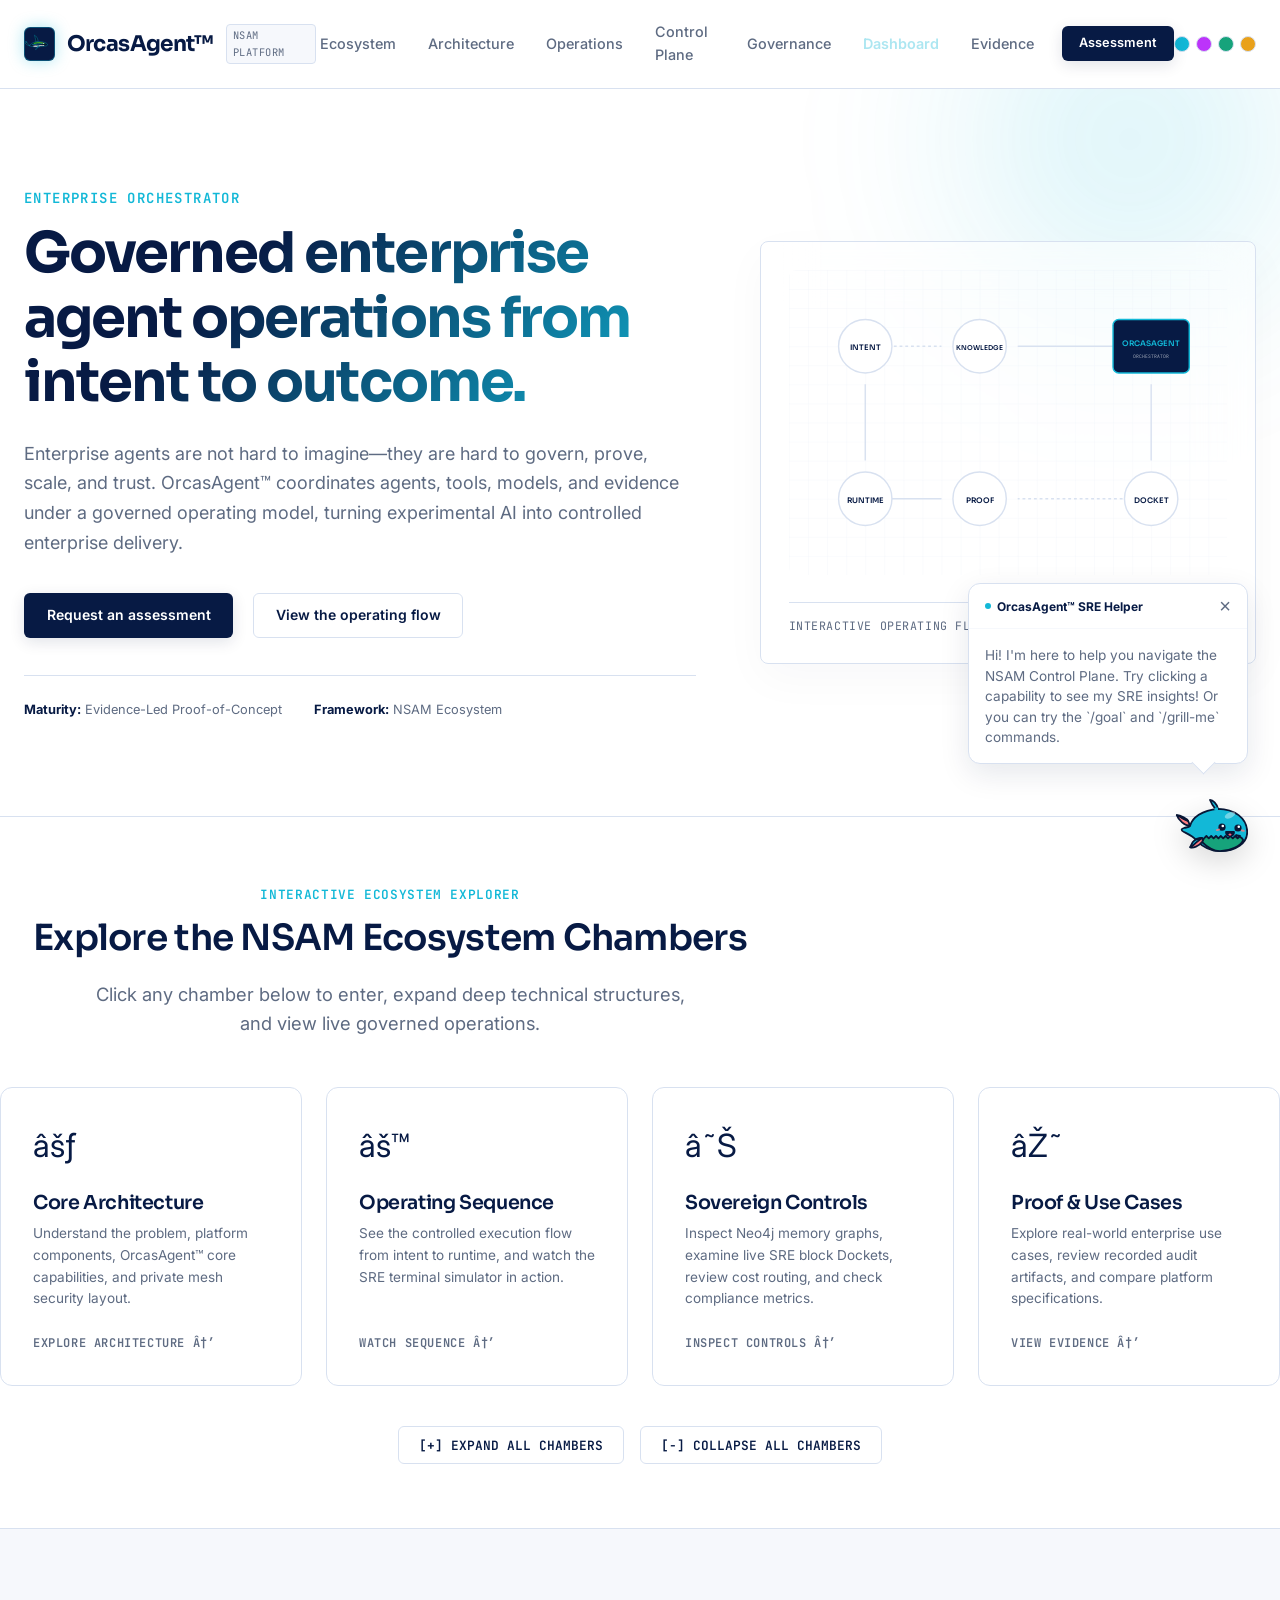
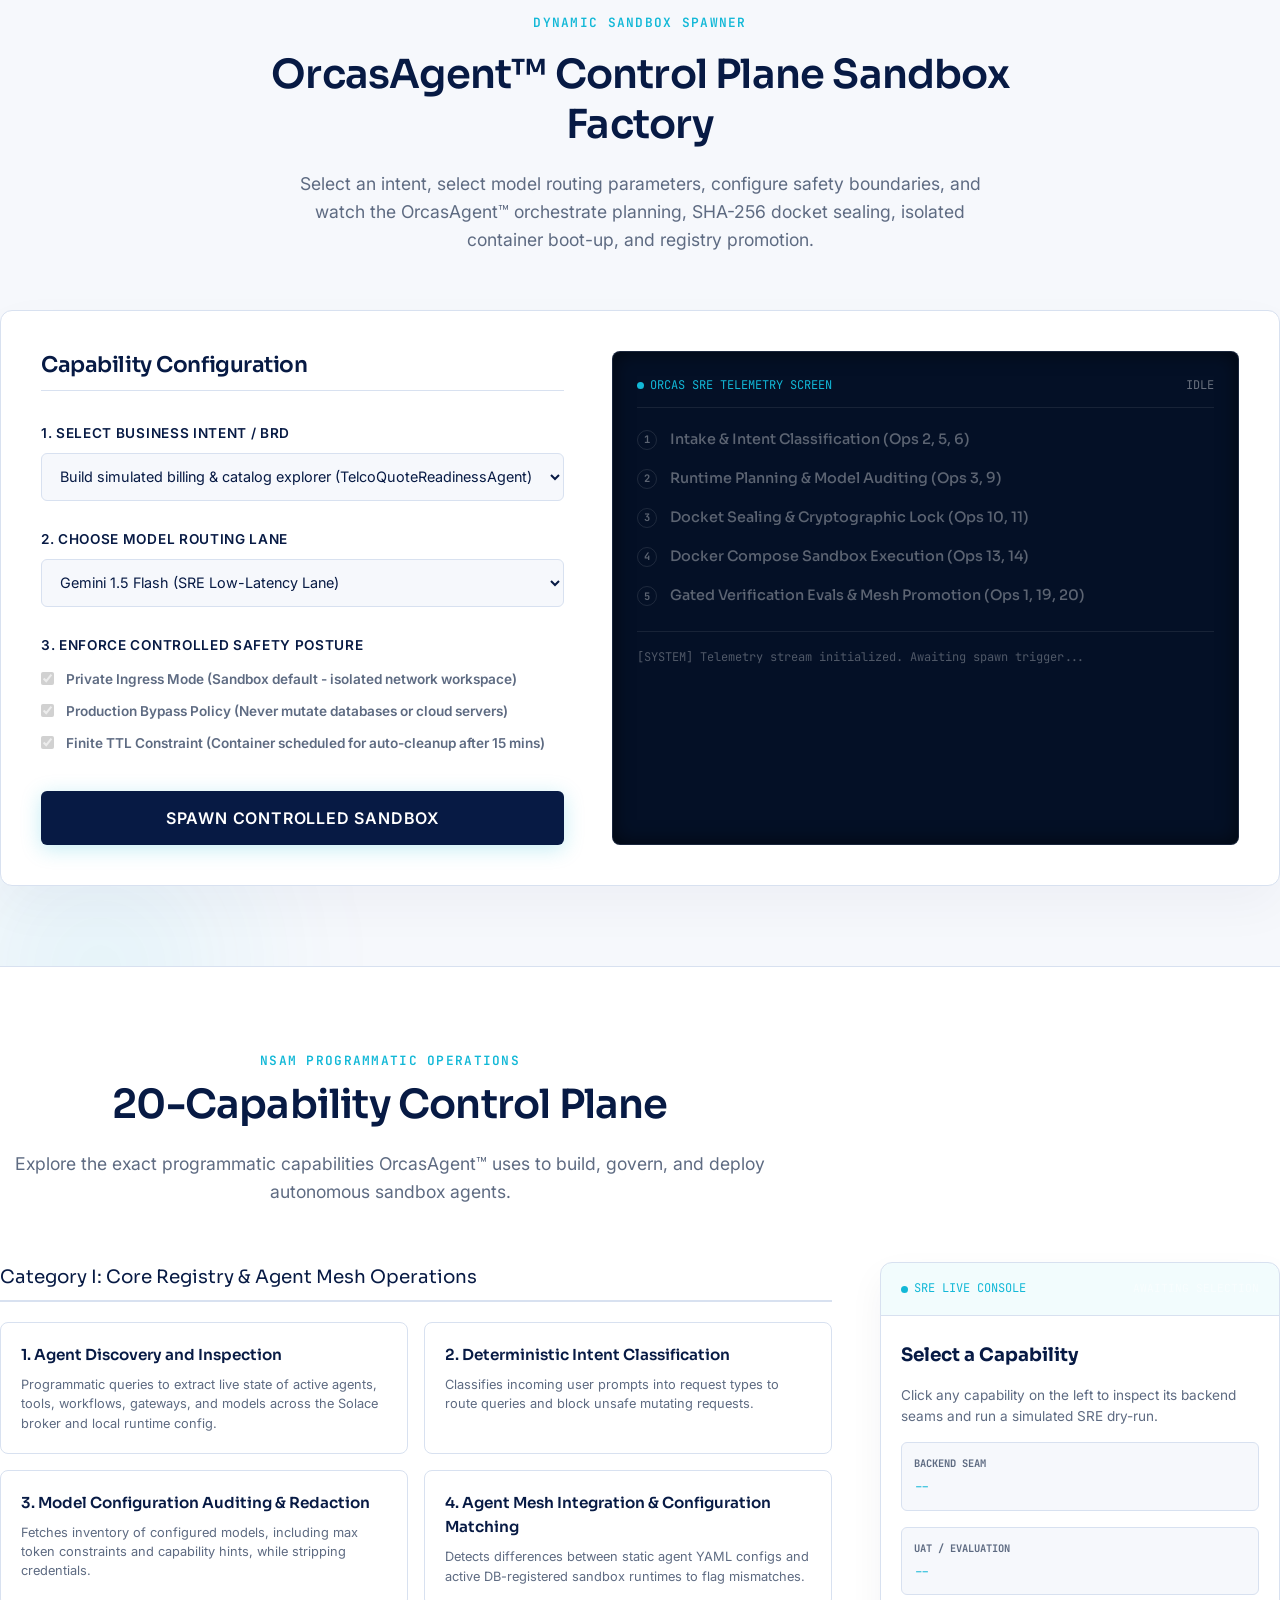
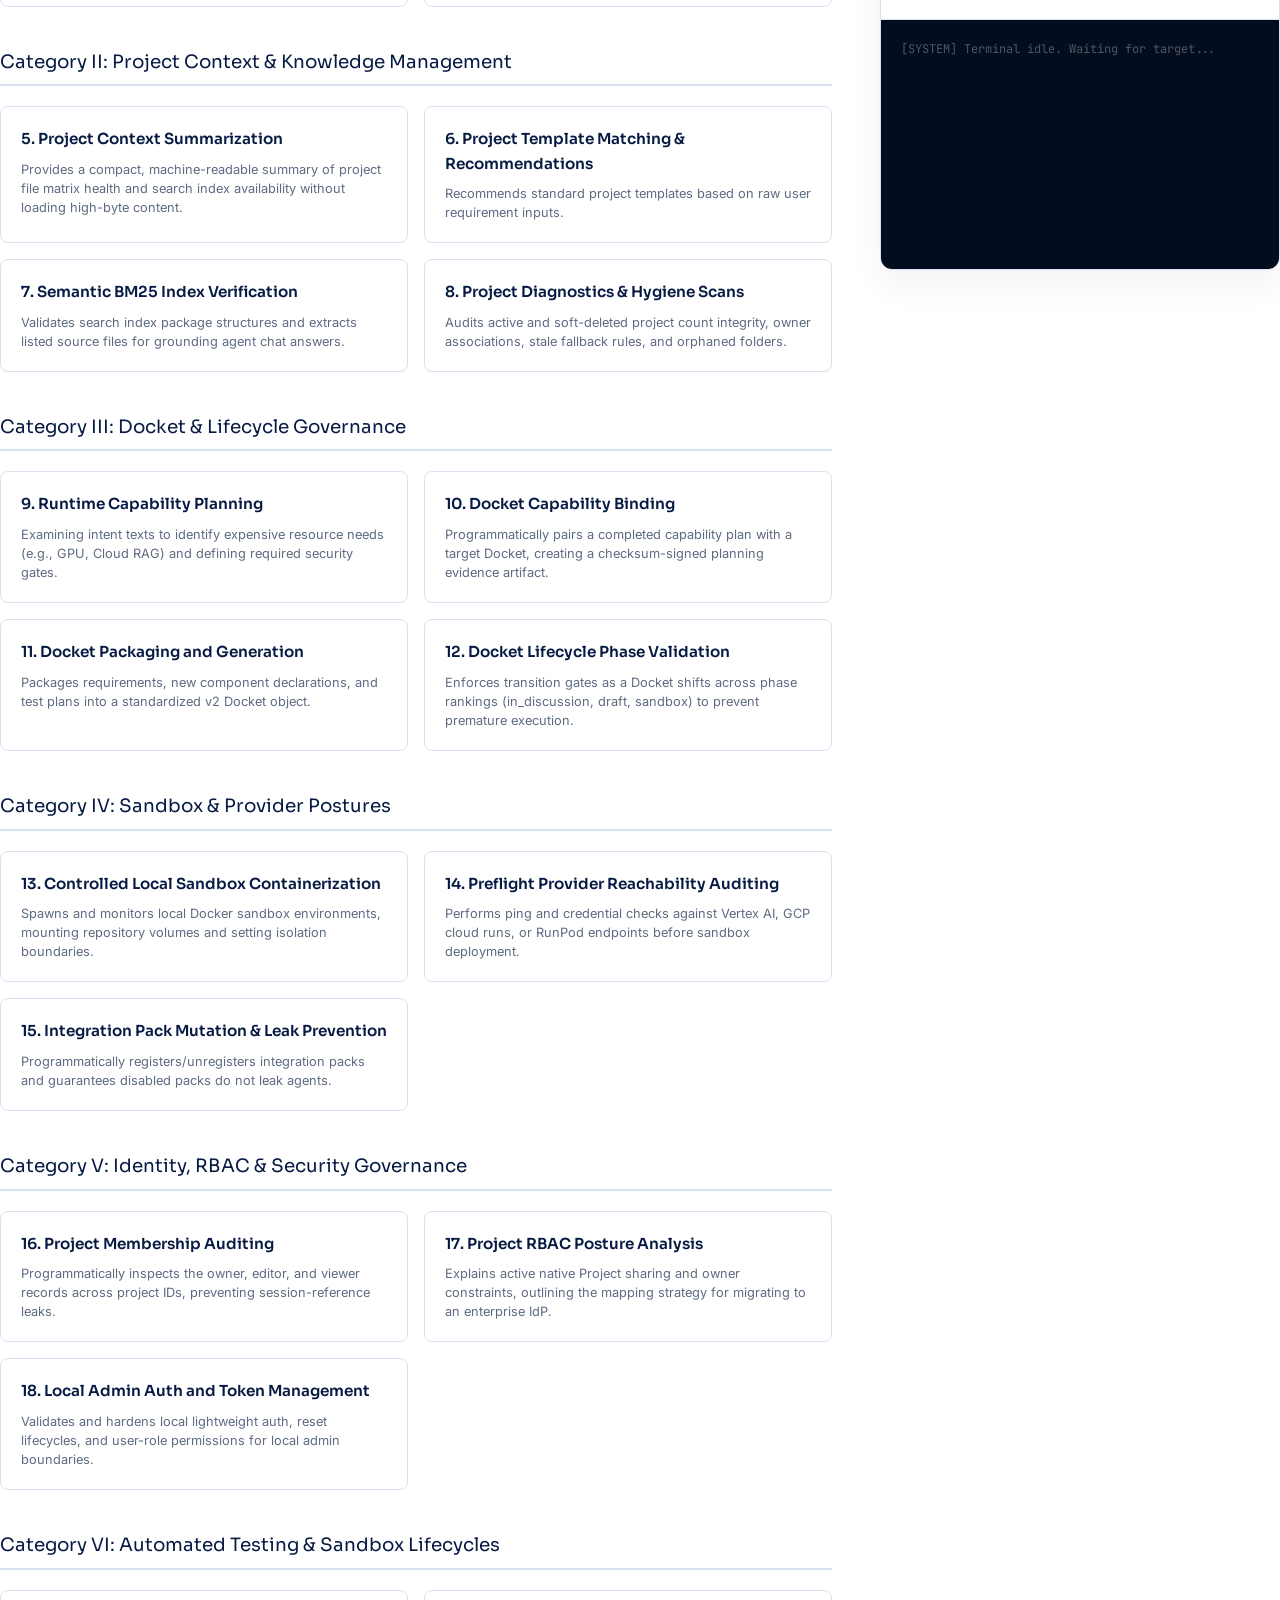
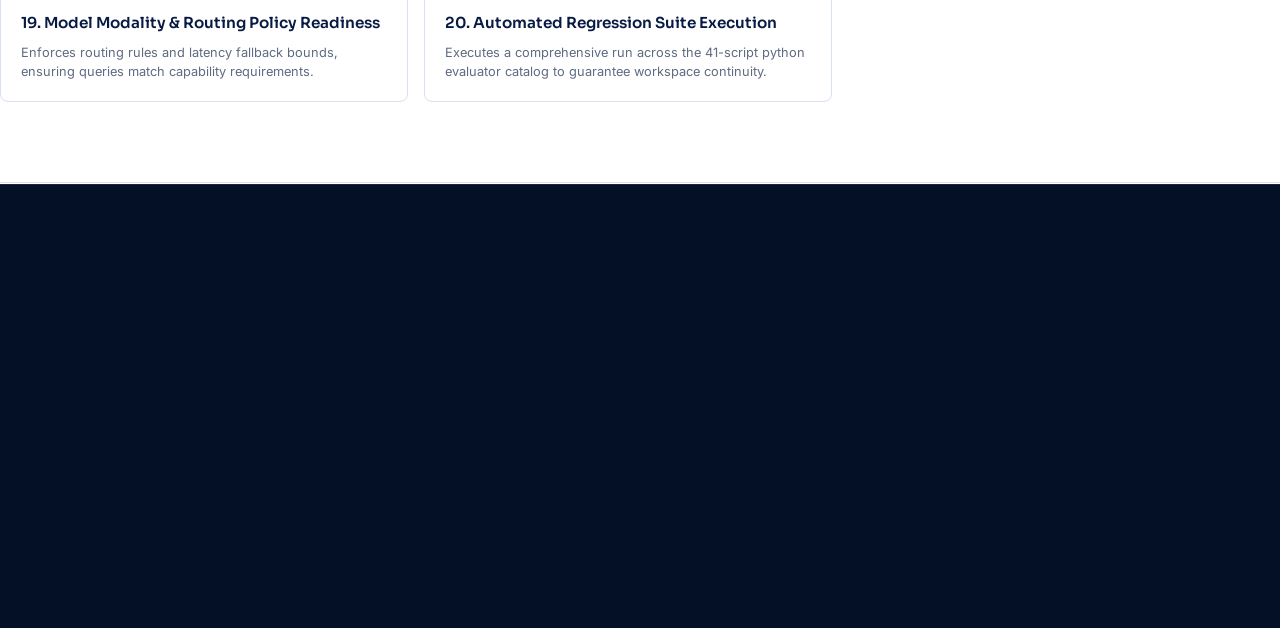
==== index.html @ 5e4c9538 "Initial commit: OrcasAgent website with trademark notice and schema markup" ====
<!DOCTYPE html>
<html lang="en">
<head>
    <meta charset="UTF-8">
    <meta name="viewport" content="width=device-width, initial-scale=1.0">
    <title>OrcasAgent&trade; | Governed Enterprise Agent Operations</title>
    <meta name="description" content="OrcasAgent&trade; is the central orchestration agent in NSAM, coordinating agents, tools, models, Dockets, evaluations, evidence, and outcomes for governed enterprise agent operations.">
    
    <script type="application/ld+json">
    {
      "@context": "https://schema.org",
      "@type": "Brand",
      "name": "OrcasAgent",
      "logo": "https://orcasagent.ai/logo/orcas-cute.svg",
      "slogan": "Governed enterprise agent operations from intent to outcome.",
      "brand": {
        "@type": "Brand",
        "name": "OrcasAgent"
      },
      "award": "Trademark claimed by Karunanidhi Mishra",
      "proprietaryName": "OrcasAgent",
      "owner": {
        "@type": "Person",
        "name": "Karunanidhi Mishra",
        "address": {
          "@type": "PostalAddress",
          "streetAddress": "1713 Pelha Dr",
          "addressLocality": "Aubrey",
          "addressRegion": "TX",
          "postalCode": "76227",
          "addressCountry": "US"
        }
      }
    }
    </script>
    <!-- Preconnect for Performance Optimization -->
    <link rel="preconnect" href="https://fonts.googleapis.com">
    <link rel="preconnect" href="https://fonts.gstatic.com" crossorigin>
    
    <!-- Open Graph Metadata -->
    <meta property="og:title" content="OrcasAgent&trade;">
    <meta property="og:description" content="Governed enterprise agent operations from intent to outcome.">
    <meta property="og:type" content="website">
    
    <!-- Style Sheets -->
    <link rel="stylesheet" href="styles.css">

<script>
window.onerror = function(msg, url, lineNo, columnNo, error) {
  var string = msg.toLowerCase();
  var substring = "script error";
  if (string.indexOf(substring) > -1){
    alert('Script Error: See Browser Console for Detail');
  } else {
    var message = [
      'Message: ' + msg,
      'URL: ' + url,
      'Line: ' + lineNo,
      'Column: ' + columnNo,
      'Error object: ' + JSON.stringify(error)
    ].join(' - ');
    alert(message);
  }
  return false;
};
</script>
</head>
<body>

    <!-- Site-Wide Cybernetic Preloader -->
    <div id="site-preloader" class="preloader-overlay">
        <div class="preloader-content">
            <div class="preloader-spinner">
                <!-- INLINE SPINNER SVG (Premium Jumping Orca) -->
                <svg xmlns="http://www.w3.org/2000/svg" viewBox="0 0 200 200" width="100%" height="100%" fill="none" style="display: block;">
                    <defs>
                        <style>
                            @keyframes spinRing {
                                0% { transform: rotate(0deg); }
                                100% { transform: rotate(360deg); }
                            }
                            @keyframes wavesFlow {
                                0% { transform: translateX(0); }
                                100% { transform: translateX(-60px); }
                            }
                            @keyframes orcaLeap {
                                0% {
                                    transform: translate(30px, 90px) rotate(-30deg) scale(0.65);
                                    opacity: 0;
                                }
                                5% { opacity: 1; }
                                25% { transform: translate(55px, 20px) rotate(-15deg) scale(0.65); }
                                50% { transform: translate(90px, 5px) rotate(5deg) scale(0.65); }
                                75% { transform: translate(125px, 35px) rotate(35deg) scale(0.65); opacity: 1; }
                                82% { transform: translate(135px, 75px) rotate(45deg) scale(0.65); opacity: 0; }
                                100% {
                                    transform: translate(30px, 90px) rotate(-30deg) scale(0.65);
                                    opacity: 0;
                                }
                            }
                            @keyframes splashLeft {
                                0%, 15% { transform: scale(0); opacity: 0; }
                                20% { transform: scale(1); opacity: 1; }
                                35% { transform: scale(1.8); opacity: 0; }
                                100% { transform: scale(0); opacity: 0; }
                            }
                            @keyframes splashRight {
                                0%, 68% { transform: scale(0); opacity: 0; }
                                73% { transform: scale(1); opacity: 1; }
                                88% { transform: scale(1.8); opacity: 0; }
                                100% { transform: scale(0); opacity: 0; }
                            }
                            .outer-loader-ring {
                                transform-origin: 100px 100px;
                                animation: spinRing 2.2s linear infinite;
                            }
                            .animated-waves {
                                animation: wavesFlow 1.2s linear infinite;
                            }
                            .jumping-orca {
                                transform-origin: center;
                                animation: orcaLeap 3.2s cubic-bezier(0.4, 0.0, 0.6, 1) infinite;
                            }
                            .splash-group-left {
                                transform-origin: 65px 120px;
                                animation: splashLeft 3.2s ease-out infinite;
                            }
                            .splash-group-right {
                                transform-origin: 135px 125px;
                                animation: splashRight 3.2s ease-out infinite;
                            }
                            .color-navy-bg { fill: #030e22; fill-opacity: 0.85; }
                            .color-ring { stroke: url(#ringGlowGradient); }
                            .color-wave-back { fill: none; stroke: #154573; stroke-width: 3; stroke-linecap: round; }
                            .color-wave-mid { fill: none; stroke: #1d5c9c; stroke-width: 4; stroke-linecap: round; }
                            .color-wave-front { fill: none; stroke: #2a7cd1; stroke-width: 4.5; stroke-linecap: round; }
                            .color-splash { fill: #2a7cd1; }
                            .orca-black { fill: #20232c; }
                            .orca-white { fill: #e5e8f0; }
                            .orca-accent { fill: #82a4d6; }
                        </style>
                        <linearGradient id="ringGlowGradient" x1="0%" y1="0%" x2="100%" y2="100%">
                            <stop offset="0%" stop-color="#00f0ff" stop-opacity="0.1" />
                            <stop offset="50%" stop-color="#00f0ff" stop-opacity="0.85" />
                            <stop offset="100%" stop-color="#39ff14" />
                        </linearGradient>
                        <filter id="glowEffect" x="-20%" y="-20%" width="140%" height="140%">
                            <feGaussianBlur stdDeviation="3.5" result="blur" />
                            <feComposite in="SourceGraphic" in2="blur" operator="over" />
                        </filter>
                    </defs>
                    <circle class="color-navy-bg" cx="100" cy="100" r="92" stroke="#1d5c9c" stroke-width="1" />
                    <circle class="outer-loader-ring" cx="100" cy="100" r="80" fill="none" stroke="url(#ringGlowGradient)" stroke-width="3" stroke-dasharray="320 120" stroke-linecap="round" filter="url(#glowEffect)" />
                    <clipPath id="platterClip">
                        <circle cx="100" cy="100" r="76" />
                    </clipPath>
                    <g clip-path="url(#platterClip)">
                        <g class="splash-group-left">
                            <circle class="color-splash" cx="62" cy="115" r="3" />
                            <circle class="color-splash" cx="54" cy="110" r="2.5" />
                            <circle class="color-splash" cx="70" cy="108" r="2" />
                            <path d="M 62,118 Q 50,95 45,102" stroke="#2a7cd1" stroke-width="2" fill="none" stroke-linecap="round" />
                            <path d="M 65,118 Q 75,98 80,105" stroke="#2a7cd1" stroke-width="1.5" fill="none" stroke-linecap="round" />
                        </g>
                        <g class="splash-group-right">
                            <circle class="color-splash" cx="138" cy="118" r="3" />
                            <circle class="color-splash" cx="130" cy="112" r="2.5" />
                            <circle class="color-splash" cx="146" cy="114" r="2" />
                            <path d="M 134,120 Q 125,100 120,106" stroke="#2a7cd1" stroke-width="1.5" fill="none" stroke-linecap="round" />
                            <path d="M 138,120 Q 150,102 155,108" stroke="#2a7cd1" stroke-width="2" fill="none" stroke-linecap="round" />
                        </g>
                        <g class="jumping-orca">
                            <path class="orca-black" d="M -10,60 C -15,40, 10,0, 35,-30 C 60,-55, 100,-60, 130,-45 C 160,-40, 175,-15, 170,5 C 160,20, 130,30, 105,30 C 75,30, 50,38, 20,58 C 2,70, -5,75, -10,60 Z" />
                            <path class="orca-white" d="M 105,30 C 130,30, 160,20, 168,5 C 170,2, 160,-2, 145,0 C 120,4, 85,12, 60,20 C 35,28, 10,50, -2,62 C 5,55, 30,38, 60,30 C 78,27, 92,28, 105,30 Z" />
                            <ellipse class="orca-white" cx="112" cy="-25" rx="16" ry="5" transform="rotate(-15 112 -25)" />
                            <path class="orca-black" d="M 50,-30 C 51,-60, 42,-100, 45,-105 C 50,-95, 65,-60, 72,-42 Z" />
                            <path class="orca-black" d="M 85,15 C 72,15, 60,35, 58,48 C 62,42, 80,28, 85,15 Z" />
                            <path class="orca-black" d="M -5,58 C -15,58, -30,40, -40,35 C -35,45, -20,62, -5,65 Z" />
                        </g>
                        <g class="animated-waves">
                            <path class="color-wave-back" d="M 0,118 Q 15,110 30,118 T 60,118 T 90,118 T 120,118 T 150,118 T 180,118 T 210,118 T 240,118 T 270,118 T 300,118" />
                            <path class="color-wave-mid" d="M -15,124 Q 0,116 15,124 T 45,124 T 75,124 T 105,124 T 135,124 T 165,124 T 195,124 T 225,124 T 255,124 T 285,124" opacity="0.75" />
                            <path class="color-wave-front" d="M -30,130 Q -15,122 0,130 T 30,130 T 60,130 T 90,130 T 120,130 T 150,130 T 180,130 T 210,130 T 240,130 T 270,130" />
                        </g>
                    </g>
                </svg>
            </div>
            <div class="preloader-text">ORCAS PLATFORM SECURE TELEMETRY</div>
            <div class="preloader-subtext">Initializing governed autonomous agent operating system...</div>
        </div>
    </div>
    </div>
    </div>
    </div>

    <!-- Cybernetic Signal Telemetry Canvas Overlay (Premium SRE & Cybernetic AI Theme Engine) -->
    <canvas id="ambient-particles-canvas"></canvas>

    <!-- ========================================================================== -->
    <!-- ==========================================================================
       1. HEADER (Navigation & Actions)
       ========================================================================== -->
    <header class="header-wrapper" id="site-header">
        <div class="header-container">
            <div class="logo-group">
                <div class="logo-symbol" aria-label="OrcasAgent&trade; Logo">
                    <svg viewBox="0 0 200 200" width="28" height="28" fill="none" style="display: block;">
                        <defs>
                            <linearGradient id="emblemDarkHeader" x1="0%" y1="0%" x2="100%" y2="100%">
                                <stop offset="0%" stop-color="#03112a" />
                                <stop offset="100%" stop-color="#081a38" />
                            </linearGradient>
                            <linearGradient id="emblemCyanHeader" x1="0%" y1="0%" x2="100%" y2="100%">
                                <stop offset="0%" stop-color="#00f0ff" />
                                <stop offset="100%" stop-color="#00a3ff" />
                            </linearGradient>
                            <linearGradient id="emblemLimeHeader" x1="0%" y1="0%" x2="100%" y2="0%">
                                <stop offset="0%" stop-color="#39ff14" />
                                <stop offset="100%" stop-color="#a2f51f" />
                            </linearGradient>
                            <filter id="glowEmblemHeader" x="-20%" y="-20%" width="140%" height="140%">
                                <feGaussianBlur stdDeviation="4" result="blur" />
                                <feComposite in="SourceGraphic" in2="blur" operator="over" />
                            </filter>
                        </defs>
                        <g transform="translate(100, 100) scale(1.15)">
                            <!-- Dorsal Fin -->
                            <path d="M -5 -15 C -8 -45, -28 -55, -28 -55 C -22 -35, -20 -20, -18 -10 Z" fill="url(#emblemDarkHeader)" stroke="#00f0ff" stroke-width="1.5" stroke-linejoin="round" />
                            <!-- Main Body -->
                            <path d="M -60 10 C -40 -15, 5 -25, 45 -5 C 55 -1, 58 10, 42 12 C 15 15, -25 25, -60 10 Z" fill="url(#emblemDarkHeader)" stroke="#00f0ff" stroke-width="1.5" stroke-linejoin="round" />
                            <!-- White Belly -->
                            <path d="M -40 12 C -20 18, 10 15, 30 10 C 35 9, 32 6, 25 7 C 5 10, -20 10, -40 12 Z" fill="#ffffff" opacity="0.9" filter="url(#glowEmblemHeader)" />
                            <!-- Tail -->
                            <path d="M -58 11 C -68 10, -78 2, -85 -5 C -80 -5, -76 -10, -82 -18 C -78 -10, -70 -2, -58 8 Z" fill="url(#emblemDarkHeader)" stroke="#00f0ff" stroke-width="1.5" stroke-linejoin="round" />
                            <!-- Accents -->
                            <path d="M -30 -4 C 0 -12, 20 -8, 32 -2" fill="none" stroke="url(#emblemLimeHeader)" stroke-width="3" stroke-linecap="round" filter="url(#glowEmblemHeader)" />
                            <path d="M -42 4 C -18 2, 5 -1, 18 -2" fill="none" stroke="url(#emblemCyanHeader)" stroke-width="2.5" stroke-linecap="round" />
                            <!-- Eye -->
                            <circle cx="28" cy="-5" r="3" fill="#ffffff" />
                            <circle cx="28" cy="-5" r="1.5" fill="#00f0ff" />
                            <!-- Flipper -->
                            <path d="M 0 10 C -5 25, -18 35, -22 35 C -20 28, -8 18, -4 10 Z" fill="url(#emblemDarkHeader)" stroke="#00f0ff" stroke-width="1.25" stroke-linejoin="round" />
                            <path d="M -3 11 C -6 20, -12 26, -14 26 C -13 22, -6 16, -4 11 Z" fill="url(#emblemCyanHeader)" opacity="0.8" />
                        </g>
                    </svg>
</div>
                <span class="logo-text">OrcasAgent&trade;</span>
                <span class="logo-tag">NSAM Platform</span>
            </div>
            
            <nav class="main-nav" id="main-menu" aria-label="Main Navigation">
                <a href="#platform-explorer" class="nav-link">Ecosystem</a>
                <a href="#chamber-architecture" class="nav-link">Architecture</a>
                <a href="#chamber-operations" class="nav-link">Operations</a>
                <a href="#control-plane-section" class="nav-link">Control Plane</a>
                <a href="#chamber-governance" class="nav-link">Governance</a>
                <a href="dashboard.html" class="nav-link" style="color: var(--glow-cyan); font-weight: 600;"><i class="fa-solid fa-chart-line"></i> Dashboard</a>
                <a href="#chamber-evidence" class="nav-link">Evidence</a>
                <a href="#assessment" class="btn btn-primary" style="padding: 0.4rem 1rem; font-size: 0.8rem;">Assessment</a>
            </nav>
            
            <div class="nav-actions">
                <!-- Aura Selector -->
                <div class="theme-picker" style="display: flex; gap: 6px; align-items: center;" aria-label="Theme Customizer">
                    <button class="theme-selector-btn active" data-theme="azure" style="width: 16px; height: 16px; border-radius: 50%; border: 1px solid var(--color-border-200); background-color: #12B8D7; cursor: pointer;" title="Azure Theme"></button>
                    <button class="theme-selector-btn" data-theme="cyberpunk" style="width: 16px; height: 16px; border-radius: 50%; border: 1px solid var(--color-border-200); background-color: #bc34fa; cursor: pointer;" title="Cyberpunk Theme"></button>
                    <button class="theme-selector-btn" data-theme="emerald" style="width: 16px; height: 16px; border-radius: 50%; border: 1px solid var(--color-border-200); background-color: #16A37B; cursor: pointer;" title="Emerald Theme"></button>
                    <button class="theme-selector-btn" data-theme="twilight" style="width: 16px; height: 16px; border-radius: 50%; border: 1px solid var(--color-border-200); background-color: #E9A11B; cursor: pointer;" title="Twilight Theme"></button>
                </div>
            </div>
        </div>
    </header>

    <main>
        <!-- ==========================================================================
           2. HERO SECTION
           ========================================================================== -->
        <section class="band-white" id="hero" style="border-bottom: 1px solid var(--color-border-200);">
            <div class="ambient-glow glow-top-right"></div>
            <div class="container">
                <div class="hero-grid">
                    <div class="hero-content">
                        <span class="mono" style="color: var(--color-cyan-500); text-transform: uppercase; font-weight: 600; letter-spacing: 0.1em; display: inline-block; margin-bottom: 0.75rem;">Enterprise Orchestrator</span>
                        <h1>Governed enterprise agent operations from intent to outcome.</h1>
                        <p class="lead">Enterprise agents are not hard to imagine—they are hard to govern, prove, scale, and trust. OrcasAgent&trade; coordinates agents, tools, models, and evidence under a governed operating model, turning experimental AI into controlled enterprise delivery.</p>
                        <div class="hero-actions">
                            <a href="#assessment" class="btn btn-primary" id="btn-hero-assess">Request an assessment</a>
                            <a href="#operating-model" class="btn btn-secondary" id="btn-hero-arch">View the operating flow</a>
                        </div>
                        <div class="proof-bar" style="display: flex; align-items: center; gap: 2rem; margin-top: 2rem; border-top: 1px solid var(--color-border-200); padding-top: 1.5rem;">
                            <div style="font-size: 0.8rem; color: var(--color-slate-600);"><strong style="color: var(--color-navy-900);">Maturity:</strong> Evidence-Led Proof-of-Concept</div>
                            <div style="font-size: 0.8rem; color: var(--color-slate-600);"><strong style="color: var(--color-navy-900);">Framework:</strong> NSAM Ecosystem</div>
                        </div>
                    </div>
                    
                    <!-- Hero SVG Operating Flow Diagram -->
                    <div class="hero-visual-container">
                        <svg viewBox="0 0 460 320" width="100%" height="100%" xmlns="http://www.w3.org/2000/svg">
                            <!-- Background Grid Lines -->
                            <defs>
                                <pattern id="hero-grid-pat" width="20" height="20" patternUnits="userSpaceOnUse">
                                    <path d="M 20 0 L 0 0 0 20" fill="none" stroke="rgba(218, 225, 240, 0.4)" stroke-width="0.75"/>
                                </pattern>
                            </defs>
                            <rect width="100%" height="100%" fill="url(#hero-grid-pat)" rx="8" />

                            <!-- Connecting Flow Lines -->
                            <line x1="80" y1="80" x2="160" y2="80" stroke="var(--color-border-200)" stroke-width="1.5" stroke-dasharray="3,3" />
                            <line x1="240" y1="80" x2="380" y2="80" stroke="var(--color-border-200)" stroke-width="1.5" />
                            <line x1="380" y1="120" x2="380" y2="200" stroke="var(--color-border-200)" stroke-width="1.5" />
                            <line x1="380" y1="240" x2="240" y2="240" stroke="var(--color-border-200)" stroke-width="1.5" stroke-dasharray="3,3" />
                            <line x1="160" y1="240" x2="80" y2="240" stroke="var(--color-border-200)" stroke-width="1.5" />
                            <line x1="80" y1="200" x2="80" y2="120" stroke="var(--color-border-200)" stroke-width="1.5" />

                            <!-- Nodes -->
                            <!-- Intent -->
                            <g class="hero-flow-node" data-step="intent" style="cursor: pointer;">
                                <circle cx="80" cy="80" r="28" fill="var(--color-white)" stroke="var(--color-border-200)" stroke-width="1.5"/>
                                <text x="80" y="84" text-anchor="middle" font-family="var(--font-heading)" font-size="8" fill="var(--color-navy-900)" font-weight="600">INTENT</text>
                            </g>
                            <!-- Knowledge -->
                            <g class="hero-flow-node" data-step="knowledge" style="cursor: pointer;">
                                <circle cx="200" cy="80" r="28" fill="var(--color-white)" stroke="var(--color-border-200)" stroke-width="1.5"/>
                                <text x="200" y="84" text-anchor="middle" font-family="var(--font-heading)" font-size="7" fill="var(--color-navy-900)" font-weight="600">KNOWLEDGE</text>
                            </g>
                            <!-- Orchestrator (OrcasAgent&trade;) -->
                            <g class="hero-flow-node" data-step="orchestration" style="cursor: pointer;">
                                <rect x="340" y="52" width="80" height="56" rx="6" fill="var(--color-navy-900)" stroke="var(--color-cyan-500)" stroke-width="1.5"/>
                                <text x="380" y="80" text-anchor="middle" font-family="var(--font-heading)" font-size="8" fill="var(--color-cyan-500)" font-weight="600">ORCASAGENT</text>
                                <text x="380" y="92" text-anchor="middle" font-family="var(--font-mono)" font-size="5" fill="var(--color-white)" opacity="0.6">ORCHESTRATOR</text>
                            </g>
                            <!-- Docket -->
                            <g class="hero-flow-node" data-step="governance" style="cursor: pointer;">
                                <circle cx="380" cy="240" r="28" fill="var(--color-white)" stroke="var(--color-border-200)" stroke-width="1.5"/>
                                <text x="380" y="244" text-anchor="middle" font-family="var(--font-heading)" font-size="8" fill="var(--color-navy-900)" font-weight="600">DOCKET</text>
                            </g>
                            <!-- Proof -->
                            <g class="hero-flow-node" data-step="proof" style="cursor: pointer;">
                                <circle cx="200" cy="240" r="28" fill="var(--color-white)" stroke="var(--color-border-200)" stroke-width="1.5"/>
                                <text x="200" y="244" text-anchor="middle" font-family="var(--font-heading)" font-size="8" fill="var(--color-navy-900)" font-weight="600">PROOF</text>
                            </g>
                            <!-- Runtime -->
                            <g class="hero-flow-node" data-step="runtime" style="cursor: pointer;">
                                <circle cx="80" cy="240" r="28" fill="var(--color-white)" stroke="var(--color-border-200)" stroke-width="1.5"/>
                                <text x="80" y="244" text-anchor="middle" font-family="var(--font-heading)" font-size="8" fill="var(--color-navy-900)" font-weight="600">RUNTIME</text>
                            </g>
                        </svg>
                        <div class="diagram-caption">
                            <span>Interactive Operating Flow Scheme</span>
                            <span style="color: var(--color-cyan-500);">● Live Simulation</span>
                        </div>
                    </div>
                </div>
            </div>
        </section>


        <!-- ==========================================================================
           EXPLORER GATEWAY: ECOSYSTEM EXPLORER GRID
           ========================================================================== -->
        <section class="band-white" id="platform-explorer" style="border-bottom: 1px solid var(--color-border-200); padding: 4rem 0;">
            <div class="container">
                <div class="section-header" style="text-align: center; margin-bottom: 3rem;">
                    <span class="mono" style="color: var(--color-cyan-500); text-transform: uppercase; font-weight: 600; font-size: 0.8rem; letter-spacing: 0.05em;">Interactive Ecosystem Explorer</span>
                    <h2 style="margin-top: 0.5rem; font-size: 2.25rem;">Explore the NSAM Ecosystem Chambers</h2>
                    <p style="max-width: 600px; margin: 0.5rem auto 0 auto; color: var(--color-slate-600);">Click any chamber below to enter, expand deep technical structures, and view live governed operations.</p>
                </div>
                
                <div class="gateway-grid">
                    <!-- Card 1 -->
                    <div class="gateway-card" data-target="chamber-architecture">
                        <div>
                            <div class="gateway-icon">âšƒ</div>
                            <h3>Core Architecture</h3>
                            <p>Understand the problem, platform components, OrcasAgent&trade; core capabilities, and private mesh security layout.</p>
                        </div>
                        <div class="gateway-action">Explore Architecture â†’</div>
                    </div>
                    
                    <!-- Card 2 -->
                    <div class="gateway-card" data-target="chamber-operations">
                        <div>
                            <div class="gateway-icon">âš™</div>
                            <h3>Operating Sequence</h3>
                            <p>See the controlled execution flow from intent to runtime, and watch the SRE terminal simulator in action.</p>
                        </div>
                        <div class="gateway-action">Watch Sequence â†’</div>
                    </div>
                    
                    <!-- Card 3 -->
                    <div class="gateway-card" data-target="chamber-governance">
                        <div>
                            <div class="gateway-icon">â˜Š</div>
                            <h3>Sovereign Controls</h3>
                            <p>Inspect Neo4j memory graphs, examine live SRE block Dockets, review cost routing, and check compliance metrics.</p>
                        </div>
                        <div class="gateway-action">Inspect Controls â†’</div>
                    </div>
                    
                    <!-- Card 4 -->
                    <div class="gateway-card" data-target="chamber-evidence">
                        <div>
                            <div class="gateway-icon">âŽ˜</div>
                            <h3>Proof &amp; Use Cases</h3>
                            <p>Explore real-world enterprise use cases, review recorded audit artifacts, and compare platform specifications.</p>
                        </div>
                        <div class="gateway-action">View Evidence â†’</div>
                    </div>
                </div>

                <div class="global-expansion-controls" style="display: flex; justify-content: center; gap: 1rem; margin-top: 2.5rem;">
                    <button class="btn btn-secondary" id="btn-expand-all" style="padding: 0.6rem 1.25rem; font-size: 0.8rem; font-family: var(--font-mono); text-transform: uppercase;">[+] Expand All Chambers</button>
                    <button class="btn btn-secondary" id="btn-collapse-all" style="padding: 0.6rem 1.25rem; font-size: 0.8rem; font-family: var(--font-mono); text-transform: uppercase;">[-] Collapse All Chambers</button>
                </div>
            </div>
        </section>

        <!-- ==========================================================================
           ORCAS PLATFORM CONTROL PLANE SANDBOX FACTORY (NEW INTERACTIVE SPARK)
           ========================================================================== -->
        <section class="band-cloud" id="sandbox-factory" style="border-bottom: 1px solid var(--color-border-200); padding: 5rem 0; position: relative; overflow: hidden;">
            <div class="ambient-glow glow-bottom-left" style="opacity: 0.35; width: 400px; height: 400px;"></div>
            <div class="container">
                <div class="section-header" style="text-align: center; margin-bottom: 3.5rem; max-width: 850px; margin-left: auto; margin-right: auto;">
                    <span class="mono" style="color: var(--color-cyan-500); text-transform: uppercase; font-weight: 600; font-size: 0.8rem; letter-spacing: 0.1em; display: inline-block; margin-bottom: 0.5rem;">Dynamic Sandbox Spawner</span>
                    <h2 style="margin-top: 0.5rem; font-size: 2.5rem; font-family: var(--font-heading);">OrcasAgent&trade; Control Plane Sandbox Factory</h2>
                    <p style="color: var(--color-slate-600); font-size: 1.1rem; max-width: 700px; margin: 0.5rem auto 0 auto;">Select an intent, select model routing parameters, configure safety boundaries, and watch the OrcasAgent&trade; orchestrate planning, SHA-256 docket sealing, isolated container boot-up, and registry promotion.</p>
                </div>

                <div class="factory-container" style="display: grid; grid-template-columns: 1fr 1.2fr; gap: 3rem; background: var(--color-white); border: 1px solid var(--color-border-200); border-radius: 12px; padding: 2.5rem; box-shadow: 0 20px 50px rgba(7, 26, 68, 0.04); position: relative; z-index: 10;">
                    <!-- Column 1: Spawner Input Parameters -->
                    <div class="factory-inputs" style="display: flex; flex-direction: column; gap: 1.75rem;">
                        <h3 style="font-size: 1.35rem; border-bottom: 1px solid var(--color-border-200); padding-bottom: 0.75rem; margin-bottom: 0.25rem;">Capability Configuration</h3>
                        
                        <!-- Input 1: Select Intent -->
                        <div class="form-group" style="display: flex; flex-direction: column; gap: 0.5rem;">
                            <label style="font-family: var(--font-body); font-weight: 600; font-size: 0.85rem; color: var(--color-navy-900); text-transform: uppercase; letter-spacing: 0.05em;">1. Select Business Intent / BRD</label>
                            <select id="factory-intent" style="width: 100%; padding: 0.85rem; border-radius: 6px; border: 1px solid var(--color-border-200); font-family: var(--font-body); font-size: 0.9rem; background-color: var(--color-cloud-50); color: var(--color-navy-900); cursor: pointer; transition: border-color var(--transition-fast);">
                                <option value="telco_quote">Build simulated billing & catalog explorer (TelcoQuoteReadinessAgent)</option>
                                <option value="cloud_pii">Audit public storage buckets for unencrypted customer PII (CloudPIIAuditAgent)</option>
                                <option value="sre_replica">Automate MySQL slave replication lag diagnostics (SreReplicaResetAgent)</option>
                            </select>
                        </div>

                        <!-- Input 2: Select Model Routing -->
                        <div class="form-group" style="display: flex; flex-direction: column; gap: 0.5rem;">
                            <label style="font-family: var(--font-body); font-weight: 600; font-size: 0.85rem; color: var(--color-navy-900); text-transform: uppercase; letter-spacing: 0.05em;">2. Choose Model Routing Lane</label>
                            <select id="factory-model" style="width: 100%; padding: 0.85rem; border-radius: 6px; border: 1px solid var(--color-border-200); font-family: var(--font-body); font-size: 0.9rem; background-color: var(--color-cloud-50); color: var(--color-navy-900); cursor: pointer; transition: border-color var(--transition-fast);">
                                <option value="gemini_flash">Gemini 1.5 Flash (SRE Low-Latency Lane)</option>
                                <option value="gemini_pro">Gemini 1.5 Pro (Cost-Controlled Lane)</option>
                                <option value="claude_sonnet">Claude 3.5 Sonnet (Specialist Planning Lane)</option>
                            </select>
                        </div>

                        <!-- Input 3: Safety Postures -->
                        <div class="form-group" style="display: flex; flex-direction: column; gap: 0.75rem;">
                            <label style="font-family: var(--font-body); font-weight: 600; font-size: 0.85rem; color: var(--color-navy-900); text-transform: uppercase; letter-spacing: 0.05em;">3. Enforce Controlled Safety Posture</label>
                            <div style="display: flex; flex-direction: column; gap: 0.65rem;">
                                <label style="display: flex; align-items: flex-start; gap: 0.75rem; font-size: 0.85rem; color: var(--color-slate-600); cursor: pointer;">
                                    <input type="checkbox" checked disabled style="margin-top: 3px; cursor: not-allowed;">
                                    <span>Private Ingress Mode (Sandbox default - isolated network workspace)</span>
                                </label>
                                <label style="display: flex; align-items: flex-start; gap: 0.75rem; font-size: 0.85rem; color: var(--color-slate-600); cursor: pointer;">
                                    <input type="checkbox" checked disabled style="margin-top: 3px; cursor: not-allowed;">
                                    <span>Production Bypass Policy (Never mutate databases or cloud servers)</span>
                                </label>
                                <label style="display: flex; align-items: flex-start; gap: 0.75rem; font-size: 0.85rem; color: var(--color-slate-600); cursor: pointer;">
                                    <input type="checkbox" checked disabled style="margin-top: 3px; cursor: not-allowed;">
                                    <span>Finite TTL Constraint (Container scheduled for auto-cleanup after 15 mins)</span>
                                </label>
                            </div>
                        </div>

                        <!-- Action Button -->
                        <button id="btn-trigger-factory" class="btn btn-primary" style="width: 100%; padding: 1rem; font-size: 1rem; text-transform: uppercase; letter-spacing: 0.05em; display: flex; align-items: center; justify-content: center; gap: 0.75rem; margin-top: 0.5rem; transition: var(--transition-medium); box-shadow: 0 4px 20px rgba(18, 184, 215, 0.25);">
                            <span class="btn-spinner" style="display: none; width: 18px; height: 18px; border: 2.5px solid rgba(255,255,255,0.3); border-top-color: #fff; border-radius: 50%; animation: spin 0.8s linear infinite;"></span>
                            <span class="btn-text">Spawn Controlled Sandbox</span>
                        </button>
                    </div>

                    <!-- Column 2: Live Sandbox Spawning Telemetry Screen -->
                    <div class="factory-telemetry" style="display: flex; flex-direction: column; background: var(--color-ink-950); border: 1px solid var(--color-border-dark); border-radius: 8px; padding: 1.5rem; color: var(--color-white); min-height: 480px; box-shadow: inset 0 0 20px rgba(0,0,0,0.6); overflow: hidden;">
                        <div style="display: flex; justify-content: space-between; align-items: center; border-bottom: 1px solid rgba(255,255,255,0.08); padding-bottom: 0.75rem; margin-bottom: 1.25rem;">
                            <span class="mono" style="font-size: 0.75rem; color: var(--color-cyan-500); display: flex; align-items: center; gap: 6px;">
                                <span class="heartbeat" style="width: 7px; height: 7px; border-radius: 50%; background-color: var(--color-cyan-500); display: inline-block;"></span>
                                ORCAS SRE TELEMETRY SCREEN
                            </span>
                            <span class="mono" id="telemetry-status" style="font-size: 0.75rem; color: rgba(255,255,255,0.4); text-transform: uppercase;">IDLE</span>
                        </div>

                        <!-- Spawner Lifecycle Checklist -->
                        <div class="factory-steps" style="display: flex; flex-direction: column; gap: 1rem; margin-bottom: 1.5rem;">
                            <!-- Step 1 -->
                            <div class="f-step" id="f-step-1" style="display: flex; align-items: center; gap: 0.85rem; opacity: 0.35; transition: opacity var(--transition-medium);">
                                <div class="f-indicator" style="width: 20px; height: 20px; border-radius: 50%; border: 1.5px solid rgba(255,255,255,0.3); display: flex; align-items: center; justify-content: center; font-size: 0.65rem; font-family: var(--font-mono); font-weight: bold; position: relative;">1</div>
                                <div class="f-label" style="font-family: var(--font-heading); font-size: 0.9rem; font-weight: 500;">Intake &amp; Intent Classification (Ops 2, 5, 6)</div>
                            </div>
                            <!-- Step 2 -->
                            <div class="f-step" id="f-step-2" style="display: flex; align-items: center; gap: 0.85rem; opacity: 0.35; transition: opacity var(--transition-medium);">
                                <div class="f-indicator" style="width: 20px; height: 20px; border-radius: 50%; border: 1.5px solid rgba(255,255,255,0.3); display: flex; align-items: center; justify-content: center; font-size: 0.65rem; font-family: var(--font-mono); font-weight: bold;">2</div>
                                <div class="f-label" style="font-family: var(--font-heading); font-size: 0.9rem; font-weight: 500;">Runtime Planning &amp; Model Auditing (Ops 3, 9)</div>
                            </div>
                            <!-- Step 3 -->
                            <div class="f-step" id="f-step-3" style="display: flex; align-items: center; gap: 0.85rem; opacity: 0.35; transition: opacity var(--transition-medium);">
                                <div class="f-indicator" style="width: 20px; height: 20px; border-radius: 50%; border: 1.5px solid rgba(255,255,255,0.3); display: flex; align-items: center; justify-content: center; font-size: 0.65rem; font-family: var(--font-mono); font-weight: bold; position: relative;">3</div>
                                <div class="f-label" style="font-family: var(--font-heading); font-size: 0.9rem; font-weight: 500;">Docket Sealing &amp; Cryptographic Lock (Ops 10, 11)</div>
                            </div>
                            <!-- Step 4 -->
                            <div class="f-step" id="f-step-4" style="display: flex; align-items: center; gap: 0.85rem; opacity: 0.35; transition: opacity var(--transition-medium);">
                                <div class="f-indicator" style="width: 20px; height: 20px; border-radius: 50%; border: 1.5px solid rgba(255,255,255,0.3); display: flex; align-items: center; justify-content: center; font-size: 0.65rem; font-family: var(--font-mono); font-weight: bold;">4</div>
                                <div class="f-label" style="font-family: var(--font-heading); font-size: 0.9rem; font-weight: 500;">Docker Compose Sandbox Execution (Ops 13, 14)</div>
                            </div>
                            <!-- Step 5 -->
                            <div class="f-step" id="f-step-5" style="display: flex; align-items: center; gap: 0.85rem; opacity: 0.35; transition: opacity var(--transition-medium);">
                                <div class="f-indicator" style="width: 20px; height: 20px; border-radius: 50%; border: 1.5px solid rgba(255,255,255,0.3); display: flex; align-items: center; justify-content: center; font-size: 0.65rem; font-family: var(--font-mono); font-weight: bold;">5</div>
                                <div class="f-label" style="font-family: var(--font-heading); font-size: 0.9rem; font-weight: 500;">Gated Verification Evals &amp; Mesh Promotion (Ops 1, 19, 20)</div>
                            </div>
                        </div>

                        <!-- SHA-256 Digital Stamp Area -->
                        <div id="factory-stamp-container" style="display: none; margin-bottom: 1.5rem; justify-content: center; align-items: center; gap: 1.25rem; animation: modalSlideUp 0.4s ease-out;">
                            <!-- 3D Glassmorphic Seal Image with floating animation -->
                            <div style="width: 54px; height: 54px; flex-shrink: 0; animation: floatSwim 4s ease-in-out infinite; filter: drop-shadow(0 0 10px rgba(22, 163, 123, 0.45));">
                                <img src="logo/docket_verification_seal.png" alt="SRE Seal" style="width: 100%; height: 100%; object-fit: contain;">
                            </div>
                            <div class="docket-stamp animate-stamp" style="font-family: var(--font-mono); font-size: 0.65rem; font-weight: bold; text-transform: uppercase; padding: 0.6rem 1.25rem; border-radius: 4px; background-color: rgba(22, 163, 123, 0.12); color: var(--color-green-500); border: 2px dashed var(--color-green-500); text-align: center; max-width: 250px; position: relative; box-shadow: 0 0 15px rgba(22, 163, 123, 0.2);">
                                <div style="font-size: 0.8rem; margin-bottom: 2px; font-family: var(--font-heading); font-weight: 700;">DOCKET SEALED - VERIFIED</div>
                                <div id="sealed-hash" style="font-size: 0.55rem; word-break: break-all; opacity: 0.85;">SHA256:8ACD4D32...</div>
                            </div>
                        </div>

                        <!-- Generated Agent Card Area -->
                        <div id="factory-agent-card-container" style="display: none; margin-bottom: 1.5rem; justify-content: center; animation: scaleUpFade 0.5s cubic-bezier(0.34, 1.56, 0.64, 1);">
                            <div class="agent-live-card" style="width: 100%; max-width: 360px; background: rgba(7, 26, 68, 0.85); border: 1.5px solid var(--color-cyan-500); border-radius: 8px; padding: 1.25rem; display: flex; flex-direction: column; gap: 0.85rem; box-shadow: 0 0 25px rgba(18, 184, 215, 0.35); position: relative; overflow: hidden; backdrop-filter: blur(15px);">
                                <div style="position: absolute; top: -10px; right: -10px; background: var(--color-cyan-500); color: var(--color-ink-950); font-family: var(--font-mono); font-size: 0.55rem; font-weight: bold; padding: 12px 18px 4px 18px; transform: rotate(45deg); letter-spacing: 0.05em;">SANDBOX</div>
                                <div style="display: flex; align-items: center; gap: 0.75rem;">
                                    <div class="agent-live-logo" style="width: 36px; height: 36px; border-radius: 6px; background: var(--color-cyan-500); display: flex; align-items: center; justify-content: center; font-size: 1.15rem; color: var(--color-ink-950);">🐋</div>
                                    <div style="display: flex; flex-direction: column;">
                                        <div id="f-card-name" style="font-family: var(--font-heading); font-weight: 700; font-size: 1.05rem; color: var(--color-white);">TelcoQuoteReadinessAgent</div>
                                        <div id="f-card-version" style="font-family: var(--font-mono); font-size: 0.65rem; color: var(--color-cyan-500);">v0.1.0-local-sandbox</div>
                                    </div>
                                </div>
                                <p id="f-card-desc" style="font-size: 0.8rem; color: rgba(255,255,255,0.7); margin-bottom: 0.25rem; line-height: 1.45;">Simulated enterprise order-to-quote analysis agent promoted to the local mesh.</p>
                                <div style="display: flex; justify-content: space-between; align-items: center; border-top: 1px solid rgba(255,255,255,0.08); padding-top: 0.75rem;">
                                    <span class="mono" id="f-card-lane" style="font-size: 0.6rem; color: rgba(255,255,255,0.5);">LANE: Gemini 1.5 Flash</span>
                                    <span class="badge badge-proof" style="font-size: 0.55rem; padding: 1px 6px; background-color: rgba(22, 163, 123, 0.15);">● ACTIVE MESH</span>
                                </div>
                            </div>
                        </div>

                        <!-- Telemetry Scrollable Log Stream -->
                        <div id="factory-log-stream" style="flex-grow: 1; border-top: 1px solid rgba(255,255,255,0.08); padding-top: 1rem; font-family: var(--font-mono); font-size: 0.75rem; display: flex; flex-direction: column; gap: 0.35rem; overflow-y: auto; max-height: 180px; scroll-behavior: smooth;">
                            <div style="color: rgba(255,255,255,0.3);">[SYSTEM] Telemetry stream initialized. Awaiting spawn trigger...</div>
                        </div>
                    </div>
                </div>
            </div>
        </section>

        <!-- ==========================================================================
           ORCAS CONTROL PLANE CAPABILITIES EXPLORER
           ========================================================================== -->
        <section class="band-white" id="control-plane-section" style="border-bottom: 1px solid var(--color-border-200); padding: 5rem 0; position: relative;">
            <div class="container">
                <div class="section-header" style="text-align: center; margin-bottom: 3.5rem;">
                    <span class="mono" style="color: var(--color-cyan-500); text-transform: uppercase; font-weight: 600; font-size: 0.8rem; letter-spacing: 0.1em;">NSAM Programmatic Operations</span>
                    <h2 style="margin-top: 0.5rem; font-size: 2.5rem; font-family: var(--font-heading);">20-Capability Control Plane</h2>
                    <p style="max-width: 750px; margin: 0.5rem auto 0 auto; color: var(--color-slate-600); font-size: 1.1rem;">Explore the exact programmatic capabilities OrcasAgent&trade; uses to build, govern, and deploy autonomous sandbox agents.</p>
                </div>
                
                <div class="cp-layout">
                    <!-- Left: Categories & Cards -->
                    <div class="cp-grid-container" id="cp-capabilities-grid">
                        <!-- Populated dynamically via JS -->
                    </div>

                    <!-- Right: Live Simulation Console -->
                    <div class="cp-console-container glassmorphic-panel">
                        <div class="cp-console-header">
                            <span class="mono" style="font-size: 0.75rem; color: var(--color-cyan-500); display: flex; align-items: center; gap: 6px;">
                                <span class="heartbeat" style="width: 7px; height: 7px; border-radius: 50%; background-color: var(--color-cyan-500); display: inline-block;"></span>
                                SRE LIVE CONSOLE
                            </span>
                            <span class="mono" id="cp-console-status" style="font-size: 0.7rem; color: rgba(255,255,255,0.5);">AWAITING SELECTION</span>
                        </div>
                        
                        <div class="cp-console-body">
                            <div class="cp-console-title" id="cp-active-title">Select a Capability</div>
                            <div class="cp-console-desc" id="cp-active-desc">Click any capability on the left to inspect its backend seams and run a simulated SRE dry-run.</div>
                            
                            <div class="cp-seam-box">
                                <div class="cp-seam-label">BACKEND SEAM</div>
                                <div class="cp-seam-value mono" id="cp-active-seam">--</div>
                            </div>
                            
                            <div class="cp-seam-box">
                                <div class="cp-seam-label">UAT / EVALUATION</div>
                                <div class="cp-seam-value mono" id="cp-active-uat">--</div>
                            </div>

                            <button id="btn-cp-simulate" class="btn btn-secondary" style="width: 100%; margin-top: 1rem; display: none; align-items: center; justify-content: center; gap: 8px; border-color: var(--color-cyan-500); color: var(--color-cyan-500);">
                                <span class="btn-spinner" style="display: none; width: 14px; height: 14px; border: 2px solid rgba(255,255,255,0.3); border-top-color: #fff; border-radius: 50%; animation: spin 0.8s linear infinite;"></span>
                                <span class="btn-text">Simulate Operation</span>
                            </button>
                        </div>
                        
                        <div class="cp-terminal" id="cp-terminal-stream">
                            <div style="color: rgba(255,255,255,0.3);">[SYSTEM] Terminal idle. Waiting for target...</div>
                        </div>
                    </div>
                </div>
            </div>
        </section>

        <!-- ==========================================================================
           CHAMBER 1: CORE ARCHITECTURE & PLATFORM (COLLAPSIBLE DRAWER)
           ========================================================================== -->
        <div class="chamber-drawer" id="chamber-architecture">
            <div class="chamber-drawer-header">
                <div class="chamber-title-badge">
                    <span>âšƒ</span> Chamber 1: Core Architecture &amp; Platform
                </div>
                <button class="chamber-close-btn" data-target="chamber-architecture">Close [X]</button>
            </div>

        <!-- ==========================================================================
           EXPLORER GATEWAY: ECOSYSTEM EXPLORER GRID
           ========================================================================== -->
        <section class="band-white" id="platform-explorer" style="border-bottom: 1px solid var(--color-border-200); padding: 4rem 0;">
            <div class="container">
                <div class="section-header" style="text-align: center; margin-bottom: 3rem;">
                    <span class="mono" style="color: var(--color-cyan-500); text-transform: uppercase; font-weight: 600; font-size: 0.8rem; letter-spacing: 0.05em;">Interactive Ecosystem Explorer</span>
                    <h2 style="margin-top: 0.5rem; font-size: 2.25rem;">Explore the NSAM Ecosystem Chambers</h2>
                    <p style="max-width: 600px; margin: 0.5rem auto 0 auto; color: var(--color-slate-600);">Click any chamber below to enter, expand deep technical structures, and view live governed operations.</p>
                </div>
                
                <div class="gateway-grid">
                    <!-- Card 1 -->
                    <div class="gateway-card" data-target="chamber-architecture">
                        <div>
                            <div class="gateway-icon">âšƒ</div>
                            <h3>Core Architecture</h3>
                            <p>Understand the problem, platform components, OrcasAgent core capabilities, and private mesh security layout.</p>
                        </div>
                        <div class="gateway-action">Explore Architecture â†’</div>
                    </div>
                    
                    <!-- Card 2 -->
                    <div class="gateway-card" data-target="chamber-operations">
                        <div>
                            <div class="gateway-icon">âš™</div>
                            <h3>Operating Sequence</h3>
                            <p>See the controlled execution flow from intent to runtime, and watch the SRE terminal simulator in action.</p>
                        </div>
                        <div class="gateway-action">Watch Sequence â†’</div>
                    </div>
                    
                    <!-- Card 3 -->
                    <div class="gateway-card" data-target="chamber-governance">
                        <div>
                            <div class="gateway-icon">â˜Š</div>
                            <h3>Sovereign Controls</h3>
                            <p>Inspect Neo4j memory graphs, examine live SRE block Dockets, review cost routing, and check compliance metrics.</p>
                        </div>
                        <div class="gateway-action">Inspect Controls â†’</div>
                    </div>
                    
                    <!-- Card 4 -->
                    <div class="gateway-card" data-target="chamber-evidence">
                        <div>
                            <div class="gateway-icon">âŽ˜</div>
                            <h3>Proof &amp; Use Cases</h3>
                            <p>Explore real-world enterprise use cases, review recorded audit artifacts, and compare platform specifications.</p>
                        </div>
                        <div class="gateway-action">View Evidence â†’</div>
                    </div>

                    <!-- Card 5 -->
                    <div class="gateway-card" data-target="chamber-brand">
                        <div>
                            <div class="gateway-icon">ðŸ¬</div>
                            <h3>Brand &amp; Assets</h3>
                            <p>Explore the cybernetic design system, view high-res brand icons, download assets, and inspect the dynamic Orca spinner.</p>
                        </div>
                        <div class="gateway-action">Enter Brand Chamber â†’</div>
                    </div>
                </div>

                <div class="global-expansion-controls" style="display: flex; justify-content: center; gap: 1rem; margin-top: 2.5rem;">
                    <button class="btn btn-secondary" id="btn-expand-all" style="padding: 0.6rem 1.25rem; font-size: 0.8rem; font-family: var(--font-mono); text-transform: uppercase;">[+] Expand All Chambers</button>
                    <button class="btn btn-secondary" id="btn-collapse-all" style="padding: 0.6rem 1.25rem; font-size: 0.8rem; font-family: var(--font-mono); text-transform: uppercase;">[-] Collapse All Chambers</button>
                </div>
            </div>
        </section>

        <!-- ==========================================================================
           CHAMBER 1: CORE ARCHITECTURE & PLATFORM (COLLAPSIBLE DRAWER)
           ========================================================================== -->
        <div class="chamber-drawer" id="chamber-architecture">
            <div class="chamber-drawer-header">
                <div class="chamber-title-badge">
                    <span>âšƒ</span> Chamber 1: Core Architecture &amp; Platform
                </div>
                <button class="chamber-close-btn" data-target="chamber-architecture">Close [X]</button>
            </div>
        <!-- ==========================================================================
           3. PROBLEM SECTION (Split View)
           ========================================================================== -->
        <section class="band-cloud" id="problem">
            <div class="container">
                <div class="section-header">
                    <span class="mono" style="color: var(--color-red-500); text-transform: uppercase; font-weight: 600; font-size: 0.8rem; letter-spacing: 0.05em;">Enterprise Challenge</span>
                    <h2 style="margin-top: 0.5rem;">Enterprises do not need more unmanaged agents.</h2>
                    <p>Creating agents is becoming easier. Governing their work is still difficult. Enterprise teams need to know what an agent was asked to do, what knowledge it used, which tools it touched, which model handled the task, what approvals applied, what evidence was captured, and what outcome was delivered.</p>
                </div>
                
                <div class="collapsible-content" id="problem-details">
                    <div class="problem-grid" style="margin-top: 1rem; padding-top: 1rem;">
                        <div class="problem-card unmanaged">
                            <h3>Unmanaged Agent Sprawl</h3>
                            <p style="font-size: 0.9rem; margin-top: 0.5rem; margin-bottom: 1.5rem;">Uncontrolled scripts and unrecorded agent networks accessing internal data resources directly with no release gates.</p>
                            <ul class="problem-points">
                                <li>Agents cross system boundaries without sandbox clearance.</li>
                                <li>Improvised model selections ignore quality, latency, and cloud spend.</li>
                                <li>Tool calls run with unreviewable database and server execution bounds.</li>
                                <li>Zero memory persistence makes audits and compliance reviews impossible.</li>
                                <li>Operations teams get endless chat logs instead of clean, auditable evidence.</li>
                            </ul>
                        </div>
                        
                        <div class="problem-card governed">
                            <h3>Governed Operational Flow</h3>
                            <p style="font-size: 0.9rem; margin-top: 0.5rem; margin-bottom: 1.5rem;">Centralised orchestration coordinating intents, validation proof, and outcome metrics through structured compliance gates.</p>
                            <ul class="problem-points">
                                <li>Sandbox execution and assertions run prior to resource mutation.</li>
                                <li>Model routing is governed by target lanes, cost constraints, and evaluations.</li>
                                <li>Tools execute inside scoped parameters authenticated by user/agent permissions.</li>
                                <li>Second Brain persistent graph maps every relationship, knowledge source, and edit.</li>
                                <li>Dockets create reproducible outcome logs reviewable by operations managers.</li>
                            </ul>
                        </div>
                    </div>
                </div>
                <div style="text-align: center; margin-top: 1.5rem;">
                    <button class="expand-trigger-btn" data-target="problem-details" data-text-expand="Expand Comparative Analysis" data-text-collapse="Collapse Comparative Analysis">Expand Comparative Analysis</button>
                </div>
            </div>
        </section>
        <!-- ==========================================================================
           4. PLATFORM COMPONENTS (Platform Definition)
           ========================================================================== -->
        <section class="band-white" id="platform" style="border-bottom: 1px solid var(--color-border-200);">
            <div class="container">
                <div class="section-header">
                    <span class="mono" style="color: var(--color-cyan-500); text-transform: uppercase; font-weight: 600; font-size: 0.8rem; letter-spacing: 0.05em;">Product Family</span>
                    <h2 style="margin-top: 0.5rem;">The platform, the orchestrator, the memory, and the work record.</h2>
                    <p>NSAM is the enterprise intelligence platform. OrcasAgent&trade; is the orchestration agent. Second Brain is the persistent memory and evidence layer. A Docket is the governed work record that captures plan, scope, approvals, proof, risk, and release state.</p>
                </div>
                
                <div class="collapsible-content" id="platform-details">
                    <div class="platform-grid" style="margin-top: 1rem; padding-top: 1rem;">
                        <!-- NSAM -->
                        <div class="component-card">
                            <div>
                                <div class="component-icon">⚃</div>
                                <h3>NSAM</h3>
                                <p>The core platform architecture for managing governed enterprise agent operations and provider lanes.</p>
                            </div>
                            <a href="#operating-model" class="component-link">Operating Layer →</a>
                        </div>
                        <!-- OrcasAgent&trade; -->
                        <div class="component-card">
                            <div>
                                <div class="component-icon">
                                    <svg viewBox="0 0 34 34" width="22" height="22" fill="currentColor" style="display: block;">
                                        <path d="M26,9 C22,7 15,11 12,14 C9,17 4,25 2,27 C1,28 2,28.5 3.5,28 C5,27.5 8,24 10,21 C11,20 13,20 15,20.5 C18,21 24,19 27,16 C30,13 29,10 26,9 Z" />
                                        <path d="M17.5,12.5 C17,8 15,5 13,4.5 C13.5,6.5 14,10.5 15.2,12.2 Z" fill="currentColor" />
                                        <path d="M3.5,28 C2,29.5 1,30.5 1,31 C1.5,31 3,29.5 4,28.5 C5,29.5 6.5,31 7,31 C7,30.5 6,29.5 4.5,28 Z" fill="currentColor" />
                                        <ellipse cx="22" cy="11.5" rx="2.5" ry="1" transform="rotate(-15 22 11.5)" fill="var(--color-navy-900)" />
                                    </svg>
                                </div>
                                <h3>OrcasAgent&trade;</h3>
                                <p>The central orchestration agent coordinating specialized agents, tools, models, and evidence.</p>
                            </div>
                            <a href="#orcas-core" class="component-link">Capabilities →</a>
                        </div>
                        <!-- Second Brain -->
                        <div class="component-card">
                            <div>
                                <div class="component-icon">☊</div>
                                <h3>Second Brain</h3>
                                <p>The persistent memory and graph lineage network preserving knowledge integration and action history.</p>
                            </div>
                            <a href="#second-brain" class="component-link">Explore Graph →</a>
                        </div>
                        <!-- Docket -->
                        <div class="component-card">
                            <div>
                                <div class="component-icon">⎘</div>
                                <h3>Docket</h3>
                                <p>The governed work package carrying authorization boundaries, sandbox proofs, and execution states.</p>
                            </div>
                            <a href="#docket" class="component-link">Inspect Field →</a>
                        </div>
                        <!-- Private Mesh -->
                        <div class="component-card">
                            <div>
                                <div class="component-icon">⚙</div>
                                <h3>Private Mesh</h3>
                                <p>The deployment network direction offering customer-controlled runtimes and cost-safe labs.</p>
                            </div>
                            <a href="#private-mesh" class="component-link">View Topology →</a>
                        </div>
                    </div>
                </div>
                <div style="text-align: center; margin-top: 1.5rem;">
                    <button class="expand-trigger-btn" data-target="platform-details" data-text-expand="Explore Platform Architecture" data-text-collapse="Collapse Platform Architecture">Explore Platform Architecture</button>
                </div>
            </div>
        </section>
        <!-- ==========================================================================
           5. ORCASAGENT CORE ARCHITECTURE (Product Page Scope)
           ========================================================================== -->
        <section class="band-white" id="orcas-core" style="border-bottom: 1px solid var(--color-border-200);">
            <div class="container">
                <div class="section-header">
                    <span class="mono" style="color: var(--color-cyan-500); text-transform: uppercase; font-weight: 600; font-size: 0.8rem; letter-spacing: 0.05em;">Core Capabilities</span>
                    <h2 style="margin-top: 0.5rem;">OrcasAgent&trade; coordinates the work.</h2>
                    <p>OrcasAgent&trade; is not a single-purpose assistant. It is the orchestration agent responsible for coordinating enterprise agent work across goals, knowledge, tools, model choices, Dockets, evaluations, evidence, and operating boundaries.</p>
                </div>
                
                <div class="collapsible-content" id="core-details">
                    <div class="orcas-core-grid" style="margin-top: 1rem; padding-top: 1rem;">
                        <div class="core-content" style="padding-top: 0;">
                            <ul class="capabilities-list" style="margin-top: 0;">
                                <li><strong>Interprets enterprise intent:</strong> Converts high-level business goals into sequential code execution strategies.</li>
                                <li><strong>Coordinates specialist agents:</strong> Spawns micro-agents for narrow operational targets to minimize cognitive error rates.</li>
                                <li><strong>Connects work to Dockets:</strong> Enforces block dockets on all cloud transformations.</li>
                                <li><strong>Supports model routing decisions:</strong> Evaluates provider availability, compliance, and latency metrics before triggering LLM calls.</li>
                                <li><strong>Tracks evidence and readiness:</strong> Ensures every step has documented sandbox validations before deployment.</li>
                                <li><strong>Escalates blockages:</strong> Safely yields and notifies SRE teams when risk tolerances or approvals require manual intervention.</li>
                            </ul>
                        </div>
                        
                        <!-- Boundary Split -->
                        <div class="boundary-box">
                            <h3 style="margin-bottom: 1.25rem; font-size: 1.15rem;">Product Claim Boundaries</h3>
                            <p style="font-size: 0.85rem; margin-bottom: 1.5rem;">We maintain rigorous engineering discipline. OrcasAgent&trade; separates verified capabilities from roadmap aspirations.</p>
                            
                            <div class="boundary-split">
                                <div class="boundary-card do">
                                    <h4>We Say</h4>
                                    <p style="font-size: 0.85rem; margin: 0; color: var(--color-navy-900);">OrcasAgent&trade; is designed to coordinate governed agent work and enforce pre-set guardrails, dockets, and authorization states.</p>
                                </div>
                                <div class="boundary-card dont">
                                    <h4>We Do Not Say</h4>
                                    <p style="font-size: 0.85rem; margin: 0; color: var(--color-navy-900);">OrcasAgent&trade; autonomously solves every complex enterprise workflow without configuration or human oversight.</p>
                                </div>
                            </div>
                        </div>
                    </div>
                </div>
                <div style="text-align: center; margin-top: 1.5rem;">
                    <button class="expand-trigger-btn" data-target="core-details" data-text-expand="Review Capabilities & Boundaries" data-text-collapse="Collapse Capabilities & Boundaries">Review Capabilities & Boundaries</button>
                </div>
            </div>
        </section>
        <!-- ==========================================================================
           9. PRIVATE MESH SECTION (Deployment Maps)
           ========================================================================== -->
        <section class="band-cloud" id="private-mesh">
            <div class="container">
                <div class="mesh-layout">
                    <!-- Topology Diagram -->
                    <div class="mesh-diagram-card">
                        <div style="font-family: var(--font-mono); font-size: 0.75rem; color: var(--color-slate-600); border-bottom: 1px solid var(--color-border-200); padding-bottom: 0.5rem; margin-bottom: 1rem; display: flex; justify-content: space-between;">
                            <span>TOPOLOGY MAP</span>
                            <span>v1.0.0-SVG</span>
                        </div>
                        <svg viewBox="0 0 400 240" width="100%" height="220" xmlns="http://www.w3.org/2000/svg">
                            <!-- Background pattern -->
                            <rect width="100%" height="100%" fill="var(--color-cloud-50)" rx="6"/>
                            
                            <!-- Subnets -->
                            <rect x="20" y="30" width="160" height="80" rx="4" fill="none" stroke="var(--color-navy-900)" stroke-width="1.5" stroke-dasharray="3,3"/>
                            <text x="30" y="45" font-family="var(--font-mono)" font-size="7" fill="var(--color-navy-900)" font-weight="bold">LOCAL RUNTIME</text>

                            <rect x="220" y="30" width="160" height="80" rx="4" fill="none" stroke="var(--color-navy-900)" stroke-width="1.5" stroke-dasharray="3,3"/>
                            <text x="230" y="45" font-family="var(--font-mono)" font-size="7" fill="var(--color-navy-900)" font-weight="bold">CUSTOMER CLOUD</text>

                            <rect x="20" y="140" width="360" height="70" rx="4" fill="none" stroke="var(--color-cyan-500)" stroke-width="1.5"/>
                            <text x="30" y="155" font-family="var(--font-mono)" font-size="7" fill="var(--color-cyan-500)" font-weight="bold">GOVERNED EVIDENCE MESH</text>

                            <!-- Nodes Inside Subnets -->
                            <circle cx="60" cy="80" r="12" fill="var(--color-white)" stroke="var(--color-border-200)"/>
                            <text x="60" y="83" text-anchor="middle" font-family="var(--font-mono)" font-size="6">VPC</text>

                            <circle cx="120" cy="80" r="12" fill="var(--color-white)" stroke="var(--color-border-200)"/>
                            <text x="120" y="83" text-anchor="middle" font-family="var(--font-mono)" font-size="6">SDK</text>

                            <circle cx="260" cy="80" r="12" fill="var(--color-white)" stroke="var(--color-border-200)"/>
                            <text x="260" y="83" text-anchor="middle" font-family="var(--font-mono)" font-size="6">GCP</text>

                            <circle cx="320" cy="80" r="12" fill="var(--color-white)" stroke="var(--color-border-200)"/>
                            <text x="320" y="83" text-anchor="middle" font-family="var(--font-mono)" font-size="6">AZU</text>

                            <!-- Nodes Inside Evidence -->
                            <rect x="40" y="170" width="80" height="24" rx="3" fill="var(--color-navy-900)"/>
                            <text x="80" y="184" text-anchor="middle" font-family="var(--font-mono)" font-size="6" fill="var(--color-cyan-500)">DOCKET GEN</text>

                            <rect x="280" y="170" width="80" height="24" rx="3" fill="var(--color-navy-900)"/>
                            <text x="320" y="184" text-anchor="middle" font-family="var(--font-mono)" font-size="6" fill="var(--color-cyan-500)">AUDIT TREE</text>

                            <!-- Connection lines -->
                            <line x1="140" y1="80" x2="240" y2="80" stroke="var(--color-border-200)" stroke-width="1.5" stroke-dasharray="2,2"/>
                            <line x1="80" y1="110" x2="80" y2="140" stroke="var(--color-cyan-500)" stroke-width="1.5"/>
                            <line x1="320" y1="110" x2="320" y2="140" stroke="var(--color-cyan-500)" stroke-width="1.5"/>
                        </svg>
                    </div>
                    
                    <div class="mesh-content">
                        <span class="mono" style="color: var(--color-cyan-500); text-transform: uppercase; font-weight: 600; font-size: 0.8rem; letter-spacing: 0.05em;">Security Architecture</span>
                        <h2 style="margin-top: 0.5rem;">Designed for customer-controlled environments.</h2>
                        <p>NSAM is being shaped for environments where enterprises need control over runtime, data movement, model provider choices, evidence, cost, and access. Private Mesh is the deployment direction for running governed agent operations in customer-controlled environments.</p>
                        
                        <div class="mesh-lanes-list">
                            <div class="mesh-lane-card">
                                <h4>Local Runtimes</h4>
                                <p style="margin: 0; color: var(--color-slate-600); font-size: 0.85rem;">Enforce local, containerized runtime bounds preventing sensitive prompt escapes to unvetted cloud gateways.</p>
                            </div>
                            <div class="mesh-lane-card">
                                <h4>Private Networks</h4>
                                <p style="margin: 0; color: var(--color-slate-600); font-size: 0.85rem;">Coordinates API connection routes within dedicated customer virtual private cloud networks.</p>
                            </div>
                            <div class="mesh-lane-card">
                                <h4>Cost-Aware Sandboxes</h4>
                                <p style="margin: 0; color: var(--color-slate-600); font-size: 0.85rem;">Isolate unapproved commands, tracking resource allocations dynamically to avoid infinite loop cost escalations.</p>
                            </div>
                        </div>
                    </div>
                </div>
            </div>
        </section>
        </div>

        <!-- ==========================================================================
           CHAMBER 2: OPERATING SEQUENCE (COLLAPSIBLE DRAWER)
           ========================================================================== -->
        <div class="chamber-drawer" id="chamber-operations">
            <div class="chamber-drawer-header">
                <div class="chamber-title-badge">
                    <span>âš™</span> Chamber 2: Operating Sequence &amp; Flows
                </div>
                <button class="chamber-close-btn" data-target="chamber-operations">Close [X]</button>
            </div>
        <!-- ==========================================================================
           5. OPERATING MODEL (Chronological Flow)
           ========================================================================== -->
        <section class="band-cloud" id="operating-model">
            <div class="container">
                <div class="section-header" style="max-width: 800px;">
                    <span class="mono" style="color: var(--color-cyan-500); text-transform: uppercase; font-weight: 600; font-size: 0.8rem; letter-spacing: 0.05em;">Controlled Execution Sequence</span>
                    <h2 style="margin-top: 0.5rem;">How governed agent work moves through NSAM.</h2>
                    <p>OrcasAgent&trade; follows a controlled operating sequence. Work starts with intent, gains context from knowledge, is coordinated through agents and models, is governed through Dockets, is validated through proof, and is measured through evidence and outcomes.</p>
                </div>
                
                <div class="model-explorer">
                    <!-- Nav Tabs -->
                    <div class="model-steps-container">
                        <button class="model-step-btn active" data-step="intent"><span class="step-num">01</span>INTENT</button>
                        <button class="model-step-btn" data-step="knowledge"><span class="step-num">02</span>KNOWLEDGE</button>
                        <button class="model-step-btn" data-step="orchestration"><span class="step-num">03</span>ORCHESTRATION</button>
                        <button class="model-step-btn" data-step="governance"><span class="step-num">04</span>GOVERNANCE</button>
                        <button class="model-step-btn" data-step="proof"><span class="step-num">05</span>PROOF</button>
                        <button class="model-step-btn" data-step="runtime"><span class="step-num">06</span>RUNTIME</button>
                    </div>
                    
                    <!-- Panels -->
                    <!-- 1. Intent -->
                    <div class="model-step-panel active" id="step-panel-intent">
                        <div class="panel-content">
                            <h3>01. Capturing and Scoping Intent</h3>
                            <p>Every operational sequence begins with clean business or technical goals expressed in plain natural language. OrcasAgent&trade; parses the input text, establishes constraints, and identifies target success metrics.</p>
                            <ul class="panel-meta">
                               <li><strong>What Happens:</strong> Core objectives and boundaries are formalized.</li>
                               <li><strong>OrcasAgent&trade; Coordinates:</strong> Scope checks, user verification, and initial risk rating.</li>
                               <li><strong>Evidence Created:</strong> Immutable Intent Payload, tagged with FDE signature.</li>
                            </ul>
                        </div>
                        <div class="panel-graphic">
                            <span class="mono" style="color: var(--color-slate-600); font-size: 0.75rem; margin-bottom: 0.5rem;">// EXPECTED PAYLOAD //</span>
                            <pre style="margin: 0; padding: 0.75rem; font-size: 0.75rem; line-height: 1.3;">{
  "intent": "Optimize DB storage",
  "restrictions": [
    "No schema modifications",
    "Limit to zone us-central"
  ],
  "triggered_by": "FDE-USER-102"
}</pre>
                        </div>
                    </div>
                    
                    <!-- 2. Knowledge -->
                    <div class="model-step-panel" id="step-panel-knowledge">
                        <div class="panel-content">
                            <h3>02. Gathering Semantic Knowledge</h3>
                            <p>To ground actions accurately, OrcasAgent&trade; retrieves contextual information from internal repositories, design standards, and system topologies. It loads corporate guidelines and SRE runbooks into the session context.</p>
                            <ul class="panel-meta">
                               <li><strong>What Happens:</strong> Semantic grounding maps current policies and operational dependencies.</li>
                               <li><strong>OrcasAgent&trade; Coordinates:</strong> Vector database searching, graph node matching, and validation check.</li>
                               <li><strong>Evidence Created:</strong> Context Node Reference Logs in Second Brain.</li>
                            </ul>
                        </div>
                        <div class="panel-graphic">
                            <span class="mono" style="color: var(--color-slate-600); font-size: 0.75rem; margin-bottom: 0.5rem;">// INTEGRATED KNOWLEDGE //</span>
                            <div style="font-size: 0.8rem; background-color: var(--color-white); border: 1px solid var(--color-border-200); padding: 0.75rem; border-radius: 4px; border-left: 3px solid var(--color-cyan-500);">
                                <strong style="display: block; font-size: 0.85rem; color: var(--color-navy-900);">MySQL_Replication_Lag_Manual_v2</strong>
                                <span style="font-size: 0.75rem; color: var(--color-slate-600);">Lineage: gs://company-runbooks/sre/mysql-replica.pdf</span>
                            </div>
                        </div>
                    </div>
                    
                    <!-- 3. Orchestration -->
                    <div class="model-step-panel" id="step-panel-orchestration">
                        <div class="panel-content">
                            <h3>03. Multi-Agent Orchestration</h3>
                            <p>Rather than delegating all commands to a single model, OrcasAgent&trade; acts as the orchestra conductor, spawning specialized sub-agents (e.g. CLI runner, code analyzer, budget checker) and assigning narrow roles.</p>
                            <ul class="panel-meta">
                               <li><strong>What Happens:</strong> Sub-agents are loaded and assigned discrete execution scopes.</li>
                               <li><strong>OrcasAgent&trade; Coordinates:</strong> Handshakes, prompt constraints, and message buses between sub-agents.</li>
                               <li><strong>Evidence Created:</strong> Agent Execution Manifest within the session state.</li>
                            </ul>
                        </div>
                        <div class="panel-graphic">
                            <div style="border: 1px dashed var(--color-border-200); padding: 1rem; border-radius: 6px; display: flex; flex-direction: column; gap: 0.5rem; background-color: var(--color-white);">
                                <div style="font-size: 0.8rem; display: flex; justify-content: space-between;"><strong style="color: var(--color-navy-900);">[Orchestrator]</strong> <span>Active</span></div>
                                <div style="font-size: 0.75rem; color: var(--color-slate-600); padding-left: 1rem; border-left: 2px solid var(--color-cyan-500);">↳ Spawning Specialist Agent: SQL-CLI-Runner</div>
                                <div style="font-size: 0.75rem; color: var(--color-slate-600); padding-left: 1rem; border-left: 2px solid var(--color-cyan-500);">↳ Spawning Specialist Agent: Cost-Validator</div>
                            </div>
                        </div>
                    </div>
                    
                    <!-- 4. Governance -->
                    <div class="model-step-panel" id="step-panel-governance">
                        <div class="panel-content">
                            <h3>04. Block Docket Governance</h3>
                            <p>Before any action is taken on any cloud target, a formal Docket is compiled. This document contains the step-by-step action plan, safety constraints, risk labels, and required manual approval signatures.</p>
                            <ul class="panel-meta">
                               <li><strong>What Happens:</strong> Execution plan is frozen and reviewed for security gates.</li>
                               <li><strong>OrcasAgent&trade; Coordinates:</strong> Pre-approval checks, Slack gate escalation, and signature validation.</li>
                               <li><strong>Evidence Created:</strong> Sealed Block Docket, tagged as PENDING_APPROVAL.</li>
                            </ul>
                        </div>
                        <div class="panel-graphic">
                            <div style="border: 1px solid var(--color-border-200); padding: 1rem; border-radius: 6px; background-color: var(--color-white); text-align: center;">
                                <div style="font-size: 0.75rem; font-family: var(--font-mono); color: var(--color-amber-500); margin-bottom: 0.5rem;">● DOCKET_SEALED_GATE_PENDING</div>
                                <strong style="font-size: 0.9rem; color: var(--color-navy-900); display: block; margin-bottom: 0.5rem;">Docket ID: DK-SRE-8913</strong>
                                <span class="badge badge-roadmap">Manual Signature Required</span>
                            </div>
                        </div>
                    </div>
                    
                    <!-- 5. Proof -->
                    <div class="model-step-panel" id="step-panel-proof">
                        <div class="panel-content">
                            <h3>05. Sandboxed Dry-Run Proof</h3>
                            <p>To verify the generated command string matches SRE standards, OrcasAgent&trade; executes a simulated run inside an isolated sandbox environment. The runtime captures output logs and screens to prove safety bounds.</p>
                            <ul class="panel-meta">
                               <li><strong>What Happens:</strong> Simulated code execution proves validation parameters.</li>
                               <li><strong>OrcasAgent&trade; Coordinates:</strong> Sandbox container allocation, log monitoring, and validation checks.</li>
                               <li><strong>Evidence Created:</strong> Execution Sandbox Verification Log.</li>
                            </ul>
                        </div>
                        <div class="panel-graphic">
                            <span class="mono" style="color: var(--color-slate-600); font-size: 0.75rem; margin-bottom: 0.5rem;">// SANDBOX EMULATOR //</span>
                            <pre style="margin: 0; padding: 0.75rem; font-size: 0.7rem; line-height: 1.3; background-color: #061533;">[INFO] Initializing sandboxed MySQL...
[INFO] Executing: 'RESET SLAVE;'
[OK] Exit code: 0
[ASSERT] No database mutations on master - PASSED</pre>
                        </div>
                    </div>
                    
                    <!-- 6. Runtime -->
                    <div class="model-step-panel" id="step-panel-runtime">
                        <div class="panel-content">
                            <h3>06. Controlled Execution & Audit</h3>
                            <p>Once all validations and approvals pass, the Docket is promoted to the production lane. The runtime records the operational results and traces every action's lineage within the Second Brain graph.</p>
                            <ul class="panel-meta">
                               <li><strong>What Happens:</strong> Scoped actions are executed on target infrastructure.</li>
                               <li><strong>OrcasAgent&trade; Coordinates:</strong> API connection, transaction commit, and final status reporting.</li>
                               <li><strong>Evidence Created:</strong> Production Outcome Node & Cryptographic Docket Signature.</li>
                            </ul>
                        </div>
                        <div class="panel-graphic" style="text-align: center;">
                            <span class="badge badge-proof" style="align-self: center; margin-bottom: 0.75rem;">✔ RUNTIME EXECUTION COMPLETED</span>
                            <strong style="font-size: 0.85rem; color: var(--color-navy-900);">All targets successfully updated.</strong>
                            <span style="font-size: 0.75rem; color: var(--color-slate-600); margin-top: 0.25rem;">Audit record sealed.</span>
                        </div>
                    </div>
                </div>
            </div>
        </section>
        <!-- ==========================================================================
           7. VIDEO DEMO & INTERACTIVE SIMULATOR (See the Operating Model in Motion)
           ========================================================================== -->
        <section class="band-navy" id="video-demo" style="background-color: var(--color-ink-950); border-bottom: 1px solid var(--color-border-800); position: relative; overflow: hidden;">
            <div class="ambient-glow glow-top-right" style="opacity: 0.25;"></div>
            <div class="container">
                <div class="section-header" style="text-align: center; margin-bottom: 3.5rem;">
                    <span class="mono" style="color: var(--color-cyan-500); text-transform: uppercase; font-weight: 600; font-size: 0.8rem; letter-spacing: 0.05em;">Interactive Proof &amp; Walkthrough</span>
                    <h2 style="color: var(--color-white); margin-top: 0.5rem; margin-bottom: 1rem; font-size: 2.25rem;">See the operating model in motion.</h2>
                    <p style="color: rgba(255, 255, 255, 0.7); max-width: 600px; margin: 0 auto;">Select any of the eight operational chapters below to simulate how the OrcasAgent&trade; system ingests, logs, governs, and delivers verified business outcomes in real-time.</p>
                </div>

                <div class="video-simulator-layout">
                    <!-- Chapter markers side menu -->
                    <div class="chapter-list">
                        <button class="chapter-marker-btn active" data-chapter="intro" type="button">
                            <span class="chapter-num">01</span>
                            <div class="chapter-details">
                                <span class="chapter-title">OrcasAgent&trade; Identity</span>
                                <span class="chapter-desc">Establish secure cryptographic SRE agent runtime</span>
                            </div>
                        </button>
                        <button class="chapter-marker-btn" data-chapter="intake" type="button">
                            <span class="chapter-num">02</span>
                            <div class="chapter-details">
                                <span class="chapter-title">Intent Intake</span>
                                <span class="chapter-desc">Parse multi-model customer instructions safely</span>
                            </div>
                        </button>
                        <button class="chapter-marker-btn" data-chapter="knowledge" type="button">
                            <span class="chapter-num">03</span>
                            <div class="chapter-details">
                                <span class="chapter-title">Knowledge Context</span>
                                <span class="chapter-desc">Synthesize enterprise schemas &amp; graph memory</span>
                            </div>
                        </button>
                        <button class="chapter-marker-btn" data-chapter="docket" type="button">
                            <span class="chapter-num">04</span>
                            <div class="chapter-details">
                                <span class="chapter-title">Docket Creation</span>
                                <span class="chapter-desc">Inject deterministic SRE governance block</span>
                            </div>
                        </button>
                        <button class="chapter-marker-btn" data-chapter="coordination" type="button">
                            <span class="chapter-num">05</span>
                            <div class="chapter-details">
                                <span class="chapter-title">Agent Coordination</span>
                                <span class="chapter-desc">Orchestrate specialist subagents concurrently</span>
                            </div>
                        </button>
                        <button class="chapter-marker-btn" data-chapter="graph" type="button">
                            <span class="chapter-num">06</span>
                            <div class="chapter-details">
                                <span class="chapter-title">Second Brain Evidence</span>
                                <span class="chapter-desc">Publish graph nodes for full execution trace</span>
                            </div>
                        </button>
                        <button class="chapter-marker-btn" data-chapter="runtime" type="button">
                            <span class="chapter-num">07</span>
                            <div class="chapter-details">
                                <span class="chapter-title">Runtime Evidence</span>
                                <span class="chapter-desc">Verify sandboxed script execution &amp; CLI logs</span>
                            </div>
                        </button>
                        <button class="chapter-marker-btn" data-chapter="outcome" type="button">
                            <span class="chapter-num">08</span>
                            <div class="chapter-details">
                                <span class="chapter-title">Outcome &amp; Next Gate</span>
                                <span class="chapter-desc">Verify results, compile receipt, and yield control</span>
                            </div>
                        </button>
                    </div>

                    <!-- Interactive Simulator Display Area (Looks like premium CLI + UI Dashboard) -->
                    <div class="simulator-display">
                        <div class="simulator-chrome">
                            <div class="chrome-dots">
                                <span class="dot dot-red"></span>
                                <span class="dot dot-yellow"></span>
                                <span class="dot dot-green"></span>
                            </div>
                            <div class="chrome-tab-active">
                                <span class="mono">orcasagent@nsam-core-runtime:~</span>
                            </div>
                            <div class="chrome-status" id="video-now-playing">
                                Now Playing: OrcasAgent&trade; Identity
                            </div>
                        </div>
                        <div class="simulator-screen">
                            <!-- Hidden video element to satisfy any direct script targets -->
                            <video id="orcasagent-video" style="display: none;"></video>
                            
                            <!-- Chapter 1 Terminal Screen -->
                            <div class="sim-panel active" id="sim-panel-intro">
                                <div class="cli-terminal">
                                    <p class="cli-line typing"><span class="cli-prompt">nsam-host$</span> orcasagent init --role orchestrator --secure-context</p>
                                    <p class="cli-log">Initializing cryptographic agent container...</p>
                                    <p class="cli-log">Generating cryptographic session keys: <span class="cli-value">SHA256:8b4f17...</span></p>
                                    <p class="cli-log">Enforcing role limits: <span class="cli-value">SYS_ADMIN=false, NET_RAW=false</span></p>
                                    <p class="cli-log text-success">[OK] Cryptographic agent identity verified by SRE control-plane.</p>
                                    <p class="cli-log text-cyan">Aura Engine status: <span class="glow-text">ACTIVE (Cybernetic packet trace telemetry active)</span></p>
                                </div>
                                <div class="sim-visual-grid">
                                    <div class="node-status-card">
                                        <span class="mono font-xs" style="color: rgba(255,255,255,0.4);">AGENT_ID</span>
                                        <div class="val">ORCA-SECURE-01</div>
                                    </div>
                                    <div class="node-status-card">
                                        <span class="mono font-xs" style="color: rgba(255,255,255,0.4);">SECURITY</span>
                                        <div class="val text-success">HIGH (MFA_CONF)</div>
                                    </div>
                                    <div class="node-status-card">
                                        <span class="mono font-xs" style="color: rgba(255,255,255,0.4);">LATENCY</span>
                                        <div class="val">14ms</div>
                                    </div>
                                </div>
                            </div>

                            <!-- Chapter 2 Terminal Screen -->
                            <div class="sim-panel" id="sim-panel-intake">
                                <div class="cli-terminal">
                                    <p class="cli-line"><span class="cli-prompt">nsam-host$</span> orcasagent ingest --intent "Update global CDN origin endpoints and verify SSL handshake"</p>
                                    <p class="cli-log">Ingesting natural language intent...</p>
                                    <p class="cli-log text-warning">Scanning semantic risk categories...</p>
                                    <p class="cli-log">Intent token count: <span class="cli-value">12 tokens</span></p>
                                    <p class="cli-log">Mapped target: <span class="cli-value">CDN_OR_UPDATE_SSL</span></p>
                                    <p class="cli-log text-success">[SAFE] Semantic structure within standard administrative bounds.</p>
                                    <p class="cli-log">Decomposing intent into 4 sub-tasks (Planning Mode execution thread active)...</p>
                                </div>
                                <div class="sim-visual-grid">
                                    <div class="node-status-card">
                                        <span class="mono font-xs" style="color: rgba(255,255,255,0.4);">INTENT_CLASS</span>
                                        <div class="val text-cyan">NET_CONFIG</div>
                                    </div>
                                    <div class="node-status-card">
                                        <span class="mono font-xs" style="color: rgba(255,255,255,0.4);">PLAN_STEPS</span>
                                        <div class="val">4 Planned</div>
                                    </div>
                                    <div class="node-status-card">
                                        <span class="mono font-xs" style="color: rgba(255,255,255,0.4);">RISK_LIMIT</span>
                                        <div class="val text-success">0.12 (PASSED)</div>
                                    </div>
                                </div>
                            </div>

                            <!-- Chapter 3 Terminal Screen -->
                            <div class="sim-panel" id="sim-panel-knowledge">
                                <div class="cli-terminal">
                                    <p class="cli-line"><span class="cli-prompt">nsam-host$</span> orcasagent knowledge-sync --nodes server_infra,ssl_policies</p>
                                    <p class="cli-log">Querying Second Brain metadata database...</p>
                                    <p class="cli-log">Retrieving structural topology graph from Neo4j cluster...</p>
                                    <p class="cli-log">Found context match: <span class="cli-value">"Origin server IP: 104.244.42.1"</span></p>
                                    <p class="cli-log">Found policy restriction: <span class="cli-value">"Requires SHA256 SSL with TLS 1.3"</span></p>
                                    <p class="cli-log text-success">[SYNC] Loaded 14 schema attributes into session cache context.</p>
                                </div>
                                <div class="sim-visual-grid">
                                    <div class="node-status-card">
                                        <span class="mono font-xs" style="color: rgba(255,255,255,0.4);">GRAPH_MATCH</span>
                                        <div class="val text-success">NEO4J:14_NODES</div>
                                    </div>
                                    <div class="node-status-card">
                                        <span class="mono font-xs" style="color: rgba(255,255,255,0.4);">CACHE_EXP</span>
                                        <div class="val">180s (Local)</div>
                                    </div>
                                    <div class="node-status-card">
                                        <span class="mono font-xs" style="color: rgba(255,255,255,0.4);">K_ACCURACY</span>
                                        <div class="val">99.8%</div>
                                    </div>
                                </div>
                            </div>

                            <!-- Chapter 4 Terminal Screen -->
                            <div class="sim-panel" id="sim-panel-docket">
                                <div class="cli-terminal">
                                    <p class="cli-line"><span class="cli-prompt">nsam-host$</span> orcasagent docket create --id DKT-48902-CDN</p>
                                    <p class="cli-log">Structuring block Docket metadata...</p>
                                    <p class="cli-log">Hashing initial state properties: <span class="cli-value">SHA256:7e98a1...</span></p>
                                    <p class="cli-log">Binding execution constraints: <span class="cli-value">MaxBudget=$0.50, Timeout=30s</span></p>
                                    <p class="cli-log">Generating cryptographic block Docket token...</p>
                                    <p class="cli-log text-success">[CREATED] Docket initialized. Block hash successfully written to ledger.</p>
                                    <p class="cli-log text-warning">Awaiting sandbox verification trace to finalize block docket lifecycle...</p>
                                </div>
                                <div class="sim-visual-grid">
                                    <div class="node-status-card">
                                        <span class="mono font-xs" style="color: rgba(255,255,255,0.4);">DOCKET_ID</span>
                                        <div class="val">DKT-48902-CDN</div>
                                    </div>
                                    <div class="node-status-card">
                                        <span class="mono font-xs" style="color: rgba(255,255,255,0.4);">BUDGET_CAP</span>
                                        <div class="val">$0.50 (Max)</div>
                                    </div>
                                    <div class="node-status-card">
                                        <span class="mono font-xs" style="color: rgba(255,255,255,0.4);">STATE_HASH</span>
                                        <div class="val text-cyan">7e98a18...</div>
                                    </div>
                                </div>
                            </div>

                            <!-- Chapter 5 Terminal Screen -->
                            <div class="sim-panel" id="sim-panel-coordination">
                                <div class="cli-terminal">
                                    <p class="cli-line"><span class="cli-prompt">nsam-host$</span> orcasagent spawn-subagents --count 2</p>
                                    <p class="cli-log">Spawning subagent 01 (Type: <span class="cli-value">Network_Configurer</span>)...</p>
                                    <p class="cli-log">Spawning subagent 02 (Type: <span class="cli-value">Validation_Tester</span>)...</p>
                                    <p class="cli-log">Subagent 01: Connecting to DNS Origin endpoint...</p>
                                    <p class="cli-log">Subagent 02: Launching mock isolated verification server...</p>
                                    <p class="cli-log text-success">[ACTIVE] Subagents executing tasks concurrently under supervisor control.</p>
                                </div>
                                <div class="sim-visual-grid">
                                    <div class="node-status-card">
                                        <span class="mono font-xs" style="color: rgba(255,255,255,0.4);">SUBAGENTS</span>
                                        <div class="val text-success">2 ACTIVE</div>
                                    </div>
                                    <div class="node-status-card">
                                        <span class="mono font-xs" style="color: rgba(255,255,255,0.4);">CPU_LOAD</span>
                                        <div class="val">1.2% (Throttled)</div>
                                    </div>
                                    <div class="node-status-card">
                                        <span class="mono font-xs" style="color: rgba(255,255,255,0.4);">THREAD_POOL</span>
                                        <div class="val">ISO_WORK_01/02</div>
                                    </div>
                                </div>
                            </div>

                            <!-- Chapter 6 Terminal Screen -->
                            <div class="sim-panel" id="sim-panel-graph">
                                <div class="cli-terminal">
                                    <p class="cli-line"><span class="cli-prompt">nsam-host$</span> orcasagent secondbrain-append --session DKT-48902-CDN</p>
                                    <p class="cli-log">Recording execution lineage nodes...</p>
                                    <p class="cli-log">Adding lineage node: <span class="cli-value">"Subagent_01 -> UpdateCDN"</span></p>
                                    <p class="cli-log">Adding lineage node: <span class="cli-value">"Subagent_02 -> TestSSL"</span></p>
                                    <p class="cli-log">Serializing execution details into neural-symbolic schema...</p>
                                    <p class="cli-log text-success">[SYNC] Lineage written. Second Brain topology updated successfully.</p>
                                </div>
                                <div class="sim-visual-grid">
                                    <div class="node-status-card">
                                        <span class="mono font-xs" style="color: rgba(255,255,255,0.4);">DB_UPDATE</span>
                                        <div class="val text-success">NEO4J:SUCCESS</div>
                                    </div>
                                    <div class="node-status-card">
                                        <span class="mono font-xs" style="color: rgba(255,255,255,0.4);">LINEAGE_PATH</span>
                                        <div class="val">PLAN_1 -> EXEC_4 -> OUT_1</div>
                                    </div>
                                    <div class="node-status-card">
                                        <span class="mono font-xs" style="color: rgba(255,255,255,0.4);">STORAGE_K</span>
                                        <div class="val">12.4 KB</div>
                                    </div>
                                </div>
                            </div>

                            <!-- Chapter 7 Terminal Screen -->
                            <div class="sim-panel" id="sim-panel-runtime">
                                <div class="cli-terminal">
                                    <p class="cli-line"><span class="cli-prompt">nsam-host$</span> orcasagent sandbox-run --script verify_origin.sh</p>
                                    <p class="cli-log">Executing DNS origin test script inside isolated container...</p>
                                    <p class="cli-log">Test response: <span class="cli-value">HTTP/1.1 200 OK</span></p>
                                    <p class="cli-log">SSL handshake test cipher: <span class="cli-value">TLS_AES_256_GCM_SHA384 TLSv1.3</span></p>
                                    <p class="cli-log">Comparing result with baseline policy: <span class="cli-value">Match=100%</span></p>
                                    <p class="cli-log text-success">[SUCCESS] Isolated sandbox run completed with no validation failures.</p>
                                </div>
                                <div class="sim-visual-grid">
                                    <div class="node-status-card">
                                        <span class="mono font-xs" style="color: rgba(255,255,255,0.4);">SANDBOX_ID</span>
                                        <div class="val text-cyan">SBOX_A492</div>
                                    </div>
                                    <div class="node-status-card">
                                        <span class="mono font-xs" style="color: rgba(255,255,255,0.4);">EXIT_CODE</span>
                                        <div class="val text-success">0 (CLEAN)</div>
                                    </div>
                                    <div class="node-status-card">
                                        <span class="mono font-xs" style="color: rgba(255,255,255,0.4);">PROVED</span>
                                        <div class="val">TRUE</div>
                                    </div>
                                </div>
                            </div>

                            <!-- Chapter 8 Terminal Screen -->
                            <div class="sim-panel" id="sim-panel-outcome">
                                <div class="cli-terminal">
                                    <p class="cli-line"><span class="cli-prompt">nsam-host$</span> orcasagent docket close --id DKT-48902-CDN --output success</p>
                                    <p class="cli-log">Compiling cryptographic block Docket receipt...</p>
                                    <p class="cli-log">Adding final cryptographic signature: <span class="cli-value">SIGN:ed25519:6a3f9e...</span></p>
                                    <p class="cli-log">Yielding execution control-plane to human operator...</p>
                                    <p class="cli-log text-success">[CLOSED] Docket DKT-48902-CDN finalized and archived.</p>
                                    <p class="cli-log text-cyan">Total execution budget utilized: <span class="cli-value">$0.04</span> (Limit was $0.50)</p>
                                    <p class="cli-log text-success">[GATE] Target outcome verified. Deployment ready for staging.</p>
                                </div>
                                <div class="sim-visual-grid">
                                    <div class="node-status-card">
                                        <span class="mono font-xs" style="color: rgba(255,255,255,0.4);">FINAL_STATUS</span>
                                        <div class="val text-success">SUCCESS</div>
                                    </div>
                                    <div class="node-status-card">
                                        <span class="mono font-xs" style="color: rgba(255,255,255,0.4);">COST</span>
                                        <div class="val">$0.04 (92% SAVINGS)</div>
                                    </div>
                                    <div class="node-status-card">
                                        <span class="mono font-xs" style="color: rgba(255,255,255,0.4);">CONTROL_GATE</span>
                                        <div class="val text-success">PASSED</div>
                                    </div>
                                </div>
                            </div>
                        </div>
                    </div>
                </div>
            </div>
        </section>
        </div>

        <!-- ==========================================================================
           CHAMBER 3: SOVEREIGN CONTROLS (COLLAPSIBLE DRAWER)
           ========================================================================== -->
        <div class="chamber-drawer" id="chamber-governance">
            <div class="chamber-drawer-header">
                <div class="chamber-title-badge">
                    <span>â˜Š</span> Chamber 3: Sovereign Memory &amp; Controls
                </div>
                <button class="chamber-close-btn" data-target="chamber-governance">Close [X]</button>
            </div>
        <!-- ==========================================================================
           8. SECOND BRAIN SECTION (Persistent Memory Graph Visual)
           ========================================================================== -->
        <section class="band-navy" id="second-brain" style="background-color: var(--color-ink-950);">
            <div class="ambient-glow glow-bottom-left" style="opacity: 0.35;"></div>
            <div class="container">
                <div class="graph-explorer">
                    <div class="graph-text-content">
                        <span class="mono" style="color: var(--color-cyan-500); text-transform: uppercase; font-weight: 600; font-size: 0.8rem; letter-spacing: 0.05em;">Persistent Context System</span>
                        <h2 style="margin-top: 0.5rem; color: var(--color-white);">Second Brain preserves the memory of agent work.</h2>
                        <p style="color: rgba(255, 255, 255, 0.75);">Agent operations need memory beyond a single chat. Second Brain is the NSAM layer for preserving knowledge, agent interactions, evidence, lineage, and learning signals so teams can inspect how work evolved over time.</p>
                        
                        <p style="font-size: 0.9rem; color: rgba(255, 255, 255, 0.65); margin-top: 1.5rem;"><strong>How to interact:</strong> Click on any node in the interactive graph diagram to query its metadata and inspect real validation evidence loaded from the Neo4j database.</p>
                        
                        <div class="graph-node-details">
                            <h4 id="selected-node-title">Click a node to inspect...</h4>
                            <span id="selected-node-type" class="badge badge-validated" style="margin-bottom: 0.5rem; display: inline-block;">SYSTEM IDLE</span>
                            <p id="selected-node-desc">Selected node metadata and compliance credentials will display in this container in real-time.</p>
                            <p id="selected-node-proof" class="mono" style="font-size: 0.75rem; color: var(--color-cyan-500); margin-top: 0.75rem; border-top: 1px solid rgba(255,255,255,0.08); padding-top: 0.5rem;">Signature Code: N/A</p>
                        </div>
                    </div>
                    
                    <!-- SVG Neo4j-style node-link Graph -->
                    <div class="graph-view-card">
                        <div style="font-family: var(--font-mono); font-size: 0.75rem; color: rgba(255,255,255,0.4); display: flex; justify-content: space-between; margin-bottom: 1rem; border-bottom: 1px solid var(--color-border-dark); padding-bottom: 0.5rem;">
                            <span>NEO4J SCHEMA EXPLORER</span>
                            <span style="color: var(--color-cyan-500);">CONNECTED</span>
                        </div>
                        
                        <svg viewBox="0 0 400 300" width="100%" height="240" xmlns="http://www.w3.org/2000/svg" style="background-color: rgba(0,0,0,0.2); border-radius: 6px;">
                            <!-- Connection Lines -->
                            <line x1="60" y1="150" x2="140" y2="70" stroke="rgba(18, 184, 215, 0.4)" stroke-width="2"/>
                            <line x1="140" y1="70" x2="260" y2="70" stroke="rgba(18, 184, 215, 0.4)" stroke-width="2"/>
                            <line x1="260" y1="70" x2="340" y2="150" stroke="rgba(18, 184, 215, 0.4)" stroke-width="2"/>
                            <line x1="340" y1="150" x2="260" y2="230" stroke="rgba(18, 184, 215, 0.4)" stroke-width="2"/>
                            <line x1="260" y1="230" x2="140" y2="230" stroke="rgba(18, 184, 215, 0.4)" stroke-width="2"/>
                            <line x1="140" y1="230" x2="60" y2="150" stroke="rgba(18, 184, 215, 0.4)" stroke-width="2"/>
                            <line x1="140" y1="70" x2="200" y2="150" stroke="rgba(18, 184, 215, 0.4)" stroke-width="2"/>
                            <line x1="260" y1="70" x2="200" y2="150" stroke="rgba(18, 184, 215, 0.4)" stroke-width="2"/>
                            <line x1="200" y1="150" x2="260" y2="230" stroke="rgba(18, 184, 215, 0.4)" stroke-width="2"/>
                            <line x1="200" y1="150" x2="140" y2="230" stroke="rgba(18, 184, 215, 0.4)" stroke-width="2"/>

                            <!-- Nodes as interactive click targets -->
                            <!-- Project -->
                            <g class="svg-node" data-node="project">
                                <circle cx="60" cy="150" r="16" fill="var(--color-navy-900)" stroke="var(--color-cyan-500)" stroke-width="1.5" />
                                <text x="60" y="180" text-anchor="middle" font-family="var(--font-mono)" font-size="8" fill="rgba(255,255,255,0.7)" font-weight="bold">Project</text>
                            </g>
                            <!-- Knowledge -->
                            <g class="svg-node" data-node="knowledge">
                                <circle cx="140" cy="70" r="16" fill="var(--color-navy-900)" stroke="var(--color-cyan-500)" stroke-width="1.5" />
                                <text x="140" y="50" text-anchor="middle" font-family="var(--font-mono)" font-size="8" fill="rgba(255,255,255,0.7)" font-weight="bold">Knowledge</text>
                            </g>
                            <!-- Agent -->
                            <g class="svg-node" data-node="agent">
                                <circle cx="260" cy="70" r="16" fill="var(--color-navy-900)" stroke="var(--color-cyan-500)" stroke-width="1.5" />
                                <text x="260" y="50" text-anchor="middle" font-family="var(--font-mono)" font-size="8" fill="rgba(255,255,255,0.7)" font-weight="bold">Agent</text>
                            </g>
                            <!-- Docket -->
                            <g class="svg-node" data-node="docket">
                                <circle cx="340" cy="150" r="16" fill="var(--color-navy-900)" stroke="var(--color-cyan-500)" stroke-width="1.5" />
                                <text x="340" y="180" text-anchor="middle" font-family="var(--font-mono)" font-size="8" fill="rgba(255,255,255,0.7)" font-weight="bold">Docket</text>
                            </g>
                            <!-- Proof -->
                            <g class="svg-node" data-node="proof">
                                <circle cx="260" cy="230" r="16" fill="var(--color-navy-900)" stroke="var(--color-cyan-500)" stroke-width="1.5" />
                                <text x="260" y="255" text-anchor="middle" font-family="var(--font-mono)" font-size="8" fill="rgba(255,255,255,0.7)" font-weight="bold">Proof</text>
                            </g>
                            <!-- Evidence -->
                            <g class="svg-node" data-node="evidence">
                                <circle cx="140" cy="230" r="16" fill="var(--color-navy-900)" stroke="var(--color-cyan-500)" stroke-width="1.5" />
                                <text x="140" y="255" text-anchor="middle" font-family="var(--font-mono)" font-size="8" fill="rgba(255,255,255,0.7)" font-weight="bold">Evidence</text>
                            </g>
                            <!-- Outcome -->
                            <g class="svg-node" data-node="outcome">
                                <circle cx="200" cy="150" r="20" fill="var(--color-cyan-500)" stroke="var(--color-white)" stroke-width="1.5" />
                                <text x="200" y="142" text-anchor="middle" font-family="var(--font-mono)" font-size="8" fill="var(--color-navy-900)" font-weight="bold">Outcome</text>
                            </g>
                        </svg>
                        
                        <div style="font-family: var(--font-mono); font-size: 0.65rem; color: rgba(255,255,255,0.4); text-align: center; margin-top: 0.5rem;">
                            Click graph nodes to trigger real-time metadata queries
                        </div>
                    </div>
                </div>
            </div>
        </section>
        <!-- ==========================================================================
           8. DOCKET SECTION (Interactive Document Inspector)
           ========================================================================== -->
        <section class="band-white" id="docket" style="border-bottom: 1px solid var(--color-border-200);">
            <div class="container">
                <div class="docket-layout">
                    <div class="docket-info">
                        <span class="mono" style="color: var(--color-cyan-500); text-transform: uppercase; font-weight: 600; font-size: 0.8rem; letter-spacing: 0.05em;">Auditable Work Packages</span>
                        <h2 style="margin-top: 0.5rem;">Dockets make agent work reviewable.</h2>
                        <p>A Docket is the governed work record for agent operations. It captures the request, scope, assumptions, plan, approval state, sandbox proof, evidence, risks, and release status so teams can understand what happened and what remains open.</p>
                        
                        <p style="font-size: 0.9rem; margin-top: 1.5rem; margin-bottom: 1rem;"><strong>Select an operational template to view its live Docket:</strong></p>
                        <div style="display: flex; gap: 0.5rem; flex-wrap: wrap; margin-bottom: 2rem;">
                            <button class="btn btn-secondary docket-tab-btn active" data-docket="sre" style="font-size: 0.8rem; padding: 0.4rem 1rem;">SRE Runbook Execution</button>
                            <button class="btn btn-secondary docket-tab-btn" data-docket="cloud" style="font-size: 0.8rem; padding: 0.4rem 1rem;">Cloud Cost Optimizer</button>
                            <button class="btn btn-secondary docket-tab-btn" data-docket="compliance" style="font-size: 0.8rem; padding: 0.4rem 1rem;">Compliance Bucket Scan</button>
                        </div>
                    </div>
                    
                    <!-- Paper Document Visualizer -->
                    <div class="docket-paper">
                        <div class="docket-header">
                            <div>
                                <span class="mono" style="font-size: 0.7rem; color: var(--color-slate-600); display: block;">NSAM SECURE RECORD</span>
                                <strong id="docket-title" style="font-family: var(--font-heading); font-size: 1.1rem; color: var(--color-navy-900);">Docket ID: DK-SRE-RUNBOOK-912A</strong>
                            </div>
                            <span class="docket-stamp" id="docket-status">RELEASED_TO_SANDBOX</span>
                        </div>
                        
                        <div class="docket-body">
                            <div class="docket-meta-grid">
                                <div class="docket-section">
                                    <h4>Generated Date</h4>
                                    <p id="docket-date" class="mono" style="font-size: 0.85rem;">2026-06-05</p>
                                </div>
                                <div class="docket-section">
                                    <h4>Evaluation Lane</h4>
                                    <p id="docket-model" style="font-size: 0.85rem; color: var(--color-navy-900); font-weight: 500;">Claude 3.5 Sonnet (Governed Provider Lane)</p>
                                </div>
                            </div>
                            
                            <div class="docket-section">
                                <h4>Operational Goal</h4>
                                <p id="docket-objective" style="font-size: 0.9rem; color: var(--color-navy-900);">Recover MySQL Master replication lag in staging environment</p>
                            </div>
                            
                            <div class="docket-section">
                                <h4>Assigned Scope Boundaries</h4>
                                <p id="docket-scope" style="font-size: 0.85rem;">Read latency parameters, execute replica reset commands on isolated dev lanes</p>
                            </div>

                            <div class="docket-section">
                                <h4>Governance Assumptions</h4>
                                <p id="docket-assumptions" style="font-size: 0.85rem; color: var(--color-slate-600);">MySQL slave replica is online but stuck on packet boundary error</p>
                            </div>

                            <div class="docket-section">
                                <h4>Release Approval Authorization</h4>
                                <p id="docket-approval" style="font-size: 0.85rem; color: var(--color-navy-900); font-weight: 500;">Approved by Platform lead [ID: AD-901]</p>
                            </div>

                            <div class="docket-section" style="border-bottom: none; padding-bottom: 0;">
                                <h4>Dry-Run Verification Proof</h4>
                                <p id="docket-proof" class="mono" style="font-size: 0.8rem; background-color: var(--color-cloud-50); border: 1px solid var(--color-border-200); padding: 0.5rem; border-radius: 4px; border-left: 3px solid var(--color-green-500); margin-top: 0.25rem;">Sandbox verification exit code: 0. Output logs captured.</p>
                            </div>
                        </div>
                    </div>
                </div>
            </div>
        </section>
        <!-- ==========================================================================
           10. MODEL CHOICE AND EVALUATION SECTION (Interactive Table)
           ========================================================================== -->
        <section class="band-white" id="model-choice" style="border-bottom: 1px solid var(--color-border-200);">
            <div class="container">
                <div class="section-header">
                    <span class="mono" style="color: var(--color-cyan-500); text-transform: uppercase; font-weight: 600; font-size: 0.8rem; letter-spacing: 0.05em;">Model Independence</span>
                    <h2 style="margin-top: 0.5rem;">Model choice should be governed, not improvised.</h2>
                    <p>Enterprise agent quality depends on matching the task to the right model, cost profile, safety boundary, and evaluation standard. NSAM separates agent capability from a single model provider by planning for governed model routing, evaluation, and provider lanes.</p>
                </div>
                
                <div class="collapsible-content" id="model-choice-details">
                    <div class="table-filter-bar" style="margin-top: 1.5rem; padding-top: 1rem;">
                        <div style="display: flex; gap: 0.5rem; flex-wrap: wrap;">
                            <button class="table-filter-btn active" data-filter="all">All Task Types</button>
                            <button class="table-filter-btn" data-filter="sre">SRE / Operations</button>
                            <button class="table-filter-btn" data-filter="cloud">Cloud Discovery</button>
                            <button class="table-filter-btn" data-filter="compliance">Compliance Audit</button>
                        </div>
                        <span class="mono" style="font-size: 0.75rem; color: var(--color-slate-600);">Model Routing Matrix v2.1</span>
                    </div>
                    
                    <!-- Table Container -->
                    <div class="table-container">
                        <table class="technical-table">
                            <thead>
                                <tr>
                                    <th>Task Type</th>
                                    <th>Model Lane</th>
                                    <th>Evaluation Metric</th>
                                    <th>Cost Control Limit</th>
                                    <th>Evidence State</th>
                                </tr>
                            </thead>
                            <tbody>
                                <tr class="routing-row" data-category="sre">
                                    <td><strong style="color: var(--color-navy-900);">SRE Runbook Execution</strong></td>
                                    <td><span class="mono">Claude 3.5 Sonnet</span></td>
                                    <td>CLI syntactic correctness: 98%</td>
                                    <td>Max $2.00 / execution run</td>
                                    <td><span class="badge badge-proof">Validated Proof</span></td>
                                </tr>
                                <tr class="routing-row" data-category="cloud">
                                    <td><strong style="color: var(--color-navy-900);">GCP Asset Discovery</strong></td>
                                    <td><span class="mono">Gemini 1.5 Pro</span></td>
                                    <td>API mapping precision: 95%</td>
                                    <td>Max $1.00 / indexing scan</td>
                                    <td><span class="badge badge-proof">Validated Proof</span></td>
                                </tr>
                                <tr class="routing-row" data-category="compliance">
                                    <td><strong style="color: var(--color-navy-900);">S3 Bucket Policy Check</strong></td>
                                    <td><span class="mono">Llama 3 70B (Private)</span></td>
                                    <td>PII scanning sensitivity: 99%</td>
                                    <td>$0.00 (Local Deployment)</td>
                                    <td><span class="badge badge-validated">Directional</span></td>
                                </tr>
                                <tr class="routing-row" data-category="sre">
                                    <td><strong style="color: var(--color-navy-900);">Kubernetes Log Triage</strong></td>
                                    <td><span class="mono">Claude 3 Haiku</span></td>
                                    <td>Log anomaly recognition: 92%</td>
                                    <td>Max $0.50 / query block</td>
                                    <td><span class="badge badge-roadmap">Roadmap Goal</span></td>
                                </tr>
                            </tbody>
                        </table>
                    </div>
                </div>
                <div style="text-align: center; margin-top: 1.5rem;">
                    <button class="expand-trigger-btn" data-target="model-choice-details" data-text-expand="Open Model Routing Table" data-text-collapse="Close Model Routing Table">Open Model Routing Table</button>
                </div>
            </div>
        </section>
        <!-- ==========================================================================
           11. TRUST AND CONTROL (Security Pillars)
           ========================================================================== -->
        <section class="band-cloud" id="trust">
            <div class="container">
                <div class="section-header">
                    <span class="mono" style="color: var(--color-cyan-500); text-transform: uppercase; font-weight: 600; font-size: 0.8rem; letter-spacing: 0.05em;">Security & Controls</span>
                    <h2 style="margin-top: 0.5rem;">Trust is an operating requirement.</h2>
                    <p>Enterprise teams need agent systems that can be inspected, governed, and improved. NSAM treats approvals, evidence, access boundaries, cost controls, model choices, and release state as part of the operating model.</p>
                </div>
                
                <div class="collapsible-content" id="trust-details">
                    <div class="trust-grid" style="margin-top: 1rem; padding-top: 1rem;">
                        <div class="trust-card">
                            <span class="badge badge-proof" style="margin-bottom: 1rem;">Evidence</span>
                            <h3>Continuous Audit</h3>
                            <p style="font-size: 0.9rem; margin-bottom: 0;">Records exactly what goals were scoped, what sandbox assertions passed, and how output systems were modified in irreversible log entries.</p>
                        </div>
                        
                        <div class="trust-card">
                            <span class="badge badge-validated" style="margin-bottom: 1rem;">Governance</span>
                            <h3>Approved States</h3>
                            <p style="font-size: 0.9rem; margin-bottom: 0;">Enforces manual and programmatic signature gates, blocking untrusted tool accesses before dockets are signed off.</p>
                        </div>
                        
                        <div class="trust-card">
                            <span class="badge badge-roadmap" style="margin-bottom: 1rem;">Private Mesh</span>
                            <h3>VPC Control</h3>
                            <p style="font-size: 0.9rem; margin-bottom: 0;">Preserves deployment control within user-isolated networking lanes and custom-managed execution containers.</p>
                        </div>
                    </div>
                </div>
                <div style="text-align: center; margin-top: 1.5rem;">
                    <button class="expand-trigger-btn" data-target="trust-details" data-text-expand="View Security Pillars" data-text-collapse="Hide Security Pillars">View Security Pillars</button>
                </div>
            </div>
        </section>
        </div>

        <!-- ==========================================================================
           CHAMBER 4: PROOF & USE CASES (COLLAPSIBLE DRAWER)
           ========================================================================== -->
        <div class="chamber-drawer" id="chamber-evidence">
            <div class="chamber-drawer-header">
                <div class="chamber-title-badge">
                    <span>âŽ˜</span> Chamber 4: Verified Proof &amp; Use Cases
                </div>
                <button class="chamber-close-btn" data-target="chamber-evidence">Close [X]</button>
            </div>
        <!-- ==========================================================================
           12. USE CASES (Enterprise Index)
           ========================================================================== -->
        <section class="band-white" id="use-cases" style="border-bottom: 1px solid var(--color-border-200);">
            <div class="container">
                <div class="section-header">
                    <span class="mono" style="color: var(--color-cyan-500); text-transform: uppercase; font-weight: 600; font-size: 0.8rem; letter-spacing: 0.05em;">Operational Focus</span>
                    <h2 style="margin-top: 0.5rem;">Built for operational agent work.</h2>
                    <p>Designed to support complex technical execution with verifiable, auditable pipelines across multiple service domains.</p>
                </div>
                
                <div class="collapsible-content" id="usecase-details">
                    <div class="use-case-grid" style="margin-top: 1rem; padding-top: 1rem;">
                        <!-- SRE -->
                        <div class="use-case-card">
                            <h3>Site Reliability Engineering</h3>
                            <p style="font-size: 0.9rem; color: var(--color-slate-600);">Deploying agents to inspect production performance issues and generate recovery playbooks inside safe runtimes.</p>
                            
                            <div class="use-case-details">
                                <h4>Target Problem</h4>
                                <p>High MTTR during database outage and lack of clear audit logs of recovery actions.</p>
                                <h4>Agent Contribution</h4>
                                <p>OrcasAgent&trade; analyzes cluster nodes, creates Docker execution plan, and requests sandbox validation.</p>
                                <h4>Evidence Captured</h4>
                                <p class="mono" style="color: var(--color-green-500); font-size: 0.75rem;">DK-SRE-RECOVERY-REPLICA-OK</p>
                            </div>
                        </div>
                        
                        <!-- Cloud Ops -->
                        <div class="use-case-card">
                            <h3>Cloud Operations</h3>
                            <p style="font-size: 0.9rem; color: var(--color-slate-600);">Tracking resource anomalies, identifying unused instances, and automating cost remediation gates safely.</p>
                            
                            <div class="use-case-details">
                                <h4>Target Problem</h4>
                                <p>Orphaned disks and idle cloud volumes causing massive monthly budget overruns.</p>
                                <h4>Agent Contribution</h4>
                                <p>Coordinates Google Cloud scans, cross-references with compliance databases, and terminates confirmed idle resources.</p>
                                <h4>Evidence Captured</h4>
                                <p class="mono" style="color: var(--color-green-500); font-size: 0.75rem;">DK-CLOUD-PURGE-SAVINGS-RECORD</p>
                            </div>
                        </div>
                        
                        <!-- Governance Compliance -->
                        <div class="use-case-card">
                            <h3>Governance & Audit Compliance</h3>
                            <p style="font-size: 0.9rem; color: var(--color-slate-600);">Providing cryptographic validation logs required by security leaders for regulatory and process audits.</p>
                            
                            <div class="use-case-details">
                                <h4>Target Problem</h4>
                                <p>Regulators requiring proof of authority and logic behind automated system mutations.</p>
                                <h4>Agent Contribution</h4>
                                <p>Maintains persistent Neo4j relationship maps linking knowledge inputs and authorization dockets directly.</p>
                                <h4>Evidence Captured</h4>
                                <p class="mono" style="color: var(--color-green-500); font-size: 0.75rem;">DK-COMP-AUDIT-NEO4J-LINEAGE</p>
                            </div>
                        </div>
                    </div>
                </div>
                <div style="text-align: center; margin-top: 1.5rem;">
                    <button class="expand-trigger-btn" data-target="usecase-details" data-text-expand="Inspect SRE &amp; Ops Use Cases" data-text-collapse="Hide Use Cases">Inspect SRE &amp; Ops Use Cases</button>
                </div>
            </div>
        </section>
        <!-- ==========================================================================
           13. PROOF ARTIFACTS (Evidence Wall)
           ========================================================================== -->
        <section class="band-cloud" id="proof-artifacts">
            <div class="container">
                <div class="section-header">
                    <span class="mono" style="color: var(--color-green-500); text-transform: uppercase; font-weight: 600; font-size: 0.8rem; letter-spacing: 0.05em;">Evidence Wall</span>
                    <h2 style="margin-top: 0.5rem;">Show the evidence behind the claim.</h2>
                    <p>The NSAM story should be proven through artifacts: Dockets, field notes, graph views, screenshots, cost guardrails, configuration records, readiness checks, and release notes.</p>
                </div>
                
                <div class="collapsible-content" id="proof-details">
                    <div class="evidence-grid" style="margin-top: 1rem; padding-top: 1rem;">
                        <!-- Tile 1 -->
                        <div class="proof-tile">
                            <div class="proof-tile-top">
                                <div class="proof-tile-title-row">
                                    <h3>OrcasAgent&trade; Identity</h3>
                                    <span class="badge badge-proof">Validated</span>
                                </div>
                                <p class="proof-tile-desc">Cryptographic identity register verifying agent roles and assigned tool access credentials.</p>
                            </div>
                            <button class="proof-tile-btn">Inspect Register →</button>
                        </div>
                        <!-- Tile 2 -->
                        <div class="proof-tile">
                            <div class="proof-tile-top">
                                <div class="proof-tile-title-row">
                                    <h3>Second Brain Graph</h3>
                                    <span class="badge badge-proof">Validated</span>
                                </div>
                                <p class="proof-tile-desc">Interactive Neo4j linkage diagram preserving knowledge origins and transaction history.</p>
                            </div>
                            <button class="proof-tile-btn">Inspect Graph →</button>
                        </div>
                        <!-- Tile 3 -->
                        <div class="proof-tile">
                            <div class="proof-tile-top">
                                <div class="proof-tile-title-row">
                                    <h3>Docket Lifecycle</h3>
                                    <span class="badge badge-proof">Validated</span>
                                </div>
                                <p class="proof-tile-desc">Sealed outcome package carrying target parameters, execution assertions, and compliance signs.</p>
                            </div>
                            <button class="proof-tile-btn">Inspect Docket →</button>
                        </div>
                        <!-- Tile 4 -->
                        <div class="proof-tile">
                            <div class="proof-tile-top">
                                <div class="proof-tile-title-row">
                                    <h3>GCP Lab Cost Record</h3>
                                    <span class="badge badge-roadmap">Validated</span>
                                </div>
                                <p class="proof-tile-desc">Budget-lock telemetry proving active loop preventions and automated cost shutdown limits.</p>
                            </div>
                            <button class="proof-tile-btn">Inspect Limits →</button>
                        </div>
                    </div>
                </div>
                <div style="text-align: center; margin-top: 1.5rem;">
                    <button class="expand-trigger-btn" data-target="proof-details" data-text-expand="Inspect Evidence &amp; Proof Tiles" data-text-collapse="Hide Evidence Tiles">Inspect Evidence &amp; Proof Tiles</button>
                </div>
            </div>
        </section>
        <!-- ==========================================================================
           14. COMPETITIVE FIT (Complementary Position)
           ========================================================================== -->
        <section class="band-white" id="competitive" style="border-bottom: 1px solid var(--color-border-200);">
            <div class="container">
                <div class="section-header">
                    <span class="mono" style="color: var(--color-cyan-500); text-transform: uppercase; font-weight: 600; font-size: 0.8rem; letter-spacing: 0.05em;">Market Integration</span>
                    <h2 style="margin-top: 0.5rem;">Designed to complement enterprise platforms, not ignore them.</h2>
                    <p>Large platforms are adding agent creation, governance, workflow, and enterprise data capabilities. NSAM should be positioned differently: as a governed agent operations layer that can coordinate across models, tools, evidence, Dockets, and customer-controlled environments.</p>
                </div>
                
                <div class="collapsible-content" id="competitive-details">
                    <div class="fit-grid" style="grid-template-columns: 1fr; margin-top: 1rem; padding-top: 1rem;">
                        <div class="fit-visual" style="margin-top: 0;">
                            <ul class="comparison-list">
                                <li class="comparison-item">
                                    <strong>Google Cloud Lane:</strong> Leveraged as the primary cloud provider lane for sandbox, storage, and models.
                                </li>
                                <li class="comparison-item">
                                    <strong>Microsoft Lane:</strong> Leveraged for corporate identity directories and office workflow integration.
                                </li>
                                <li class="comparison-item">
                                    <strong>Salesforce Lane:</strong> Integrated for customer data records and CRM workflows.
                                </li>
                                <li class="comparison-item">
                                    <strong>ServiceNow Lane:</strong> Connected for service action tickets and enterprise logging.
                                </li>
                                <li class="comparison-item" style="border-top: 2px solid var(--color-border-200); padding-top: 1rem; margin-top: 1rem;">
                                    <strong style="color: var(--color-cyan-500);">NSAM Orchestration Layer:</strong> Acts as the sovereign governance shield, validating commands and storing dockets across all platforms.
                                </li>
                            </ul>
                        </div>
                    </div>
                </div>
                <div style="text-align: center; margin-top: 1.5rem;">
                    <button class="expand-trigger-btn" data-target="competitive-details" data-text-expand="Inspect Integration Matrix" data-text-collapse="Hide Integration Matrix">Inspect Integration Matrix</button>
                </div>
            </div>
        </section>
        </div>

        <!-- ==========================================================================
           CHAMBER 5: BRAND IDENTITY & CYBERNETIC ASSETS (COLLAPSIBLE DRAWER)
           ========================================================================== -->
        <div class="chamber-drawer" id="chamber-brand">
            <div class="chamber-drawer-header">
                <div class="chamber-title-badge">
                    <span>ðŸ¬</span> Chamber 5: Brand Identity &amp; Cybernetic Assets
                </div>
                <button class="chamber-close-btn" data-target="chamber-brand">Close [X]</button>
            </div>
            
            <section class="band-white" id="brand-identity" style="padding: 5rem 0; border-bottom: 1px solid var(--color-border-200);">
                <div class="container">
                    <div class="section-header" style="text-align: center; margin-bottom: 4rem;">
                        <span class="mono" style="color: var(--color-cyan-500); text-transform: uppercase; font-weight: 600; font-size: 0.8rem; letter-spacing: 0.05em;">Visual Identity &amp; Assets</span>
                        <h2 style="margin-top: 0.5rem; font-size: 2.25rem;">Enterprise Brand &amp; Vector Icon Package</h2>
                        <p style="max-width: 650px; margin: 0.5rem auto 0 auto; color: var(--color-slate-600);">Explore the core brand elements of OrcasAgent&trade;. Beautiful, hand-crafted scalable vector graphics (SVG) and 3D glassmorphic brand assets designed for high-performance, compliant, and sovereign operations.</p>
                    </div>

                    <!-- Row 1: High Fidelity Generated Logos -->
                    <div class="brand-row" style="display: grid; grid-template-columns: repeat(auto-fit, minmax(360px, 1fr)); gap: 3rem; margin-bottom: 5rem;">
                        <!-- Logo Card 1 -->
                        <div class="brand-showcase-card" style="background: rgba(255, 255, 255, 0.5); border: 1px solid var(--color-border-200); border-radius: 12px; padding: 2.5rem; display: flex; flex-direction: column; gap: 1.5rem; box-shadow: 0 4px 20px rgba(0,0,0,0.02); transition: all 0.4s ease; position: relative;">
                            <div style="font-family: var(--font-mono); font-size: 0.7rem; color: var(--color-cyan-500); font-weight: bold; letter-spacing: 0.05em;">BRAND SYMBOL</div>
                            <h3 style="font-size: 1.5rem; margin: 0;">Sleek Cybernetic Orca Logo</h3>
                            <p style="color: var(--color-slate-600); font-size: 0.9rem; line-height: 1.5; margin: 0;">The primary brand symbol representing OrcasAgent&trade;. Combines clean geometric contours, vibrant electric-cyan highlights, and an obsidian silhouette reflecting speed, intelligence, and apex command capability.</p>
                            <div style="background: radial-gradient(circle at center, #07193b 0%, #02091c 100%); border-radius: 8px; padding: 2rem; display: flex; justify-content: center; align-items: center; min-height: 240px; border: 1px solid rgba(255,255,255,0.05); overflow: hidden;">
                                <img src="logo/orcas_logo_new.png" alt="Cybernetic Orca Logo" style="max-width: 180px; height: auto; filter: drop-shadow(0 0 15px rgba(0, 240, 255, 0.4)); transition: transform 0.4s ease;" onmouseover="this.style.transform='scale(1.05)'" onmouseout="this.style.transform='scale(1)'">
                            </div>
                            <div style="display: flex; gap: 1rem;">
                                <a href="logo/orcas_logo_new.png" download class="btn btn-secondary" style="flex-grow: 1; text-align: center; font-size: 0.75rem; padding: 0.6rem; font-family: var(--font-mono);">[â†“] Download PNG</a>
                            </div>
                        </div>

                        <!-- Logo Card 2 -->
                        <div class="brand-showcase-card" style="background: rgba(255, 255, 255, 0.5); border: 1px solid var(--color-border-200); border-radius: 12px; padding: 2.5rem; display: flex; flex-direction: column; gap: 1.5rem; box-shadow: 0 4px 20px rgba(0,0,0,0.02); transition: all 0.4s ease; position: relative;">
                            <div style="font-family: var(--font-mono); font-size: 0.7rem; color: var(--color-cyan-500); font-weight: bold; letter-spacing: 0.05em;">SRE CERTIFICATE</div>
                            <h3 style="font-size: 1.5rem; margin: 0;">Sovereign Docket Seal</h3>
                            <p style="color: var(--color-slate-600); font-size: 0.9rem; line-height: 1.5; margin: 0;">A 3D glassmorphic shield verification seal designed for SRE sandbox spawners. Represents secure, tamper-proof, and certified cryptographic governance over active execution checkpoints.</p>
                            <div style="background: radial-gradient(circle at center, #01141a 0%, #00040a 100%); border-radius: 8px; padding: 2rem; display: flex; justify-content: center; align-items: center; min-height: 240px; border: 1px solid rgba(255,255,255,0.05); overflow: hidden;">
                                <img src="logo/docket_verification_seal.png" alt="Sovereign Cryptographic Docket Seal" style="max-width: 160px; height: auto; filter: drop-shadow(0 0 15px rgba(22, 163, 123, 0.4)); transition: transform 0.4s ease;" onmouseover="this.style.transform='scale(1.05)'" onmouseout="this.style.transform='scale(1)'">
                            </div>
                            <div style="display: flex; gap: 1rem;">
                                <a href="logo/docket_verification_seal.png" download class="btn btn-secondary" style="flex-grow: 1; text-align: center; font-size: 0.75rem; padding: 0.6rem; font-family: var(--font-mono);">[â†“] Download PNG</a>
                            </div>
                        </div>
                    </div>

                    <!-- Row 2: Scalable Vector Icons Package -->
                    <div style="margin-bottom: 5rem;">
                        <h3 style="font-size: 1.75rem; margin-bottom: 2rem; text-align: center;">Scalable Vector Icon Package</h3>
                        <div style="display: grid; grid-template-columns: repeat(auto-fit, minmax(280px, 1fr)); gap: 2rem;">
                            <!-- Icon 1: Neural Core -->
                            <div class="vector-icon-card" style="background: rgba(255,255,255,0.4); border: 1px solid var(--color-border-200); border-radius: 8px; padding: 2rem; text-align: center; display: flex; flex-direction: column; align-items: center; gap: 1.25rem;">
                                <div style="width: 100px; height: 100px; background: rgba(0,0,0,0.02); border-radius: 50%; padding: 0.5rem; display: flex; justify-content: center; align-items: center; transition: all 0.3s ease;" class="vector-icon-container">
                                    <svg xmlns="http://www.w3.org/2000/svg" viewBox="0 0 512 512" width="100%" height="100%">
  <defs>
    <style>
      .bg-circle { fill: #f3d1a7; }
      .outline { stroke: #3d3b57; stroke-width: 14; stroke-linecap: round; stroke-linejoin: round; }
      .fill-blue-dark { fill: #8faed9; }
      .fill-pink { fill: #f59698; }
      .fill-blue-light { fill: #d3e5f2; }
      .fill-white { fill: #ffffff; }
      .chip-body { fill: #a5c3e8; }
      .chip-inner { fill: #72a4e0; }
    </style>
  </defs>

  <!-- Circle Background -->
  <circle class="bg-circle" cx="256" cy="256" r="240" />

  <g transform="translate(15, 20)">
    <!-- Head 3 (Back Head) -->
    <path class="fill-blue-dark outline" d="M 120,320 C 120,200, 190,140, 240,140 C 290,140, 310,180, 310,230 C 310,235, 305,245, 300,250 C 295,255, 290,265, 290,275 L 290,320 Z" transform="translate(-60, 0)" />

    <!-- Head 2 (Middle Head) -->
    <path class="fill-pink outline" d="M 120,320 C 120,200, 190,140, 240,140 C 290,140, 310,180, 310,230 C 310,235, 305,245, 300,250 C 295,255, 290,265, 290,275 L 290,320 Z" transform="translate(-20, 0)" />

    <!-- Head 1 (Foreground Head) -->
    <g transform="translate(20, 0)">
      <!-- Main Profile Shape -->
      <path class="fill-blue-light outline" d="M 170,390 L 170,360 L 195,360 C 205,360, 210,350, 210,340 C 210,330, 200,320, 190,320 L 150,320 C 135,320, 130,300, 130,285 C 130,250, 160,210, 165,190 C 170,170, 175,140, 220,110 C 265,80, 335,80, 370,110 C 405,140, 415,190, 415,250 C 415,310, 385,360, 370,390 Z" />

      <!-- Chip on Forehead -->
      <g transform="translate(245, 125)">
        <!-- Chip Pins -->
        <!-- Top and Bottom Pins -->
        <line class="outline" x1="30" y1="-12" x2="30" y2="0" />
        <line class="outline" x1="55" y1="-12" x2="55" y2="0" />
        <line class="outline" x1="80" y1="-12" x2="80" y2="0" />

        <line class="outline" x1="30" y1="80" x2="30" y2="92" />
        <line class="outline" x1="55" y1="80" x2="55" y2="92" />
        <line class="outline" x1="80" y1="80" x2="80" y2="92" />

        <!-- Left and Right Pins -->
        <line class="outline" x1="-12" y1="25" x2="0" y2="25" />
        <line class="outline" x1="-12" y1="40" x2="0" y2="40" />
        <line class="outline" x1="-12" y1="55" x2="0" y2="55" />

        <line class="outline" x1="110" y1="25" x2="122" y2="25" />
        <line class="outline" x1="110" y1="40" x2="122" y2="40" />
        <line class="outline" x1="110" y1="55" x2="122" y2="55" />

        <!-- Main Body -->
        <rect class="chip-body outline" x="0" y="0" width="110" height="80" rx="20" />
        <!-- Inner Core -->
        <rect class="chip-inner outline" x="25" y="15" width="60" height="50" rx="10" />
      </g>

      <!-- Connection Stems and Nodes at bottom right -->
      <g transform="translate(310, 260)">
        <!-- Left node -->
        <line class="outline" x1="20" y1="130" x2="20" y2="70" />
        <circle class="fill-pink outline" cx="20" cy="70" r="14" />

        <!-- Right node -->
        <line class="outline" x1="70" y1="130" x2="70" y2="30" />
        <circle class="fill-pink outline" cx="70" cy="30" r="14" />
      </g>
    </g>
  </g>
</svg>

                                </div>
                                <h4 style="margin: 0; font-size: 1.15rem;">Neural Core / Profiles</h4>
                                <p style="font-size: 0.8rem; color: var(--color-slate-600); margin: 0; line-height: 1.4;">Represents multi-profile enterprise knowledge, unified platform understanding, and agent-level SRE operations.</p>
                                <button class="btn btn-secondary copy-svg-btn" data-svg-id="svg-agent-knowledge" style="width: 100%; font-size: 0.7rem; font-family: var(--font-mono); padding: 0.5rem;">[ ] Copy SVG Code</button>
                                <textarea id="svg-agent-knowledge" style="display:none;"><svg xmlns="http://www.w3.org/2000/svg" viewBox="0 0 512 512" width="100%" height="100%">
  <defs>
    <style>
      .bg-circle { fill: #f3d1a7; }
      .outline { stroke: #3d3b57; stroke-width: 14; stroke-linecap: round; stroke-linejoin: round; }
      .fill-blue-dark { fill: #8faed9; }
      .fill-pink { fill: #f59698; }
      .fill-blue-light { fill: #d3e5f2; }
      .fill-white { fill: #ffffff; }
      .chip-body { fill: #a5c3e8; }
      .chip-inner { fill: #72a4e0; }
    </style>
  </defs>

  <!-- Circle Background -->
  <circle class="bg-circle" cx="256" cy="256" r="240" />

  <g transform="translate(15, 20)">
    <!-- Head 3 (Back Head) -->
    <path class="fill-blue-dark outline" d="M 120,320 C 120,200, 190,140, 240,140 C 290,140, 310,180, 310,230 C 310,235, 305,245, 300,250 C 295,255, 290,265, 290,275 L 290,320 Z" transform="translate(-60, 0)" />

    <!-- Head 2 (Middle Head) -->
    <path class="fill-pink outline" d="M 120,320 C 120,200, 190,140, 240,140 C 290,140, 310,180, 310,230 C 310,235, 305,245, 300,250 C 295,255, 290,265, 290,275 L 290,320 Z" transform="translate(-20, 0)" />

    <!-- Head 1 (Foreground Head) -->
    <g transform="translate(20, 0)">
      <!-- Main Profile Shape -->
      <path class="fill-blue-light outline" d="M 170,390 L 170,360 L 195,360 C 205,360, 210,350, 210,340 C 210,330, 200,320, 190,320 L 150,320 C 135,320, 130,300, 130,285 C 130,250, 160,210, 165,190 C 170,170, 175,140, 220,110 C 265,80, 335,80, 370,110 C 405,140, 415,190, 415,250 C 415,310, 385,360, 370,390 Z" />

      <!-- Chip on Forehead -->
      <g transform="translate(245, 125)">
        <!-- Chip Pins -->
        <!-- Top and Bottom Pins -->
        <line class="outline" x1="30" y1="-12" x2="30" y2="0" />
        <line class="outline" x1="55" y1="-12" x2="55" y2="0" />
        <line class="outline" x1="80" y1="-12" x2="80" y2="0" />

        <line class="outline" x1="30" y1="80" x2="30" y2="92" />
        <line class="outline" x1="55" y1="80" x2="55" y2="92" />
        <line class="outline" x1="80" y1="80" x2="80" y2="92" />

        <!-- Left and Right Pins -->
        <line class="outline" x1="-12" y1="25" x2="0" y2="25" />
        <line class="outline" x1="-12" y1="40" x2="0" y2="40" />
        <line class="outline" x1="-12" y1="55" x2="0" y2="55" />

        <line class="outline" x1="110" y1="25" x2="122" y2="25" />
        <line class="outline" x1="110" y1="40" x2="122" y2="40" />
        <line class="outline" x1="110" y1="55" x2="122" y2="55" />

        <!-- Main Body -->
        <rect class="chip-body outline" x="0" y="0" width="110" height="80" rx="20" />
        <!-- Inner Core -->
        <rect class="chip-inner outline" x="25" y="15" width="60" height="50" rx="10" />
      </g>

      <!-- Connection Stems and Nodes at bottom right -->
      <g transform="translate(310, 260)">
        <!-- Left node -->
        <line class="outline" x1="20" y1="130" x2="20" y2="70" />
        <circle class="fill-pink outline" cx="20" cy="70" r="14" />

        <!-- Right node -->
        <line class="outline" x1="70" y1="130" x2="70" y2="30" />
        <circle class="fill-pink outline" cx="70" cy="30" r="14" />
      </g>
    </g>
  </g>
</svg>
</textarea>
                            </div>

                            <!-- Icon 2: Connected Mesh -->
                            <div class="vector-icon-card" style="background: rgba(255,255,255,0.4); border: 1px solid var(--color-border-200); border-radius: 8px; padding: 2rem; text-align: center; display: flex; flex-direction: column; align-items: center; gap: 1.25rem;">
                                <div style="width: 100px; height: 100px; background: rgba(0,0,0,0.02); border-radius: 50%; padding: 0.5rem; display: flex; justify-content: center; align-items: center; transition: all 0.3s ease;" class="vector-icon-container">
                                    <svg xmlns="http://www.w3.org/2000/svg" viewBox="0 0 512 512" width="100%" height="100%">
  <defs>
    <style>
      .bg-circle { fill: #f3d1a7; }
      .outline { stroke: #3d3b57; stroke-width: 14; stroke-linecap: round; stroke-linejoin: round; }
      .conn-line { stroke: #3d3b57; stroke-width: 14; stroke-linecap: round; stroke-linejoin: round; }
      .node-bg { fill: #b8daf2; }
      .user-head { fill: #ffffff; }
      .user-body { fill: #f59698; }
      .small-node { fill: #f59698; }
    </style>
  </defs>

  <!-- Circle Background -->
  <circle class="bg-circle" cx="256" cy="256" r="240" />

  <!-- Connection Lines (Underneath nodes) -->
  <!-- Main vertical spine -->
  <line class="conn-line" x1="256" y1="130" x2="256" y2="400" />
  <!-- Diagonal branching left -->
  <line class="conn-line" x1="256" y1="280" x2="140" y2="350" />
  <!-- Diagonal branching right -->
  <line class="conn-line" x1="256" y1="280" x2="372" y2="350" />
  <!-- Bottom horizontal distribution bar -->
  <line class="conn-line" x1="180" y1="380" x2="332" y2="380" />
  <!-- Down stems for bottom small nodes -->
  <line class="conn-line" x1="180" y1="380" x2="180" y2="420" />
  <line class="conn-line" x1="332" y1="380" x2="332" y2="420" />

  <!-- Bottom Small Pink Nodes -->
  <circle class="small-node outline" cx="180" cy="420" r="18" />
  <circle class="small-node outline" cx="256" cy="420" r="18" />
  <circle class="small-node outline" cx="332" cy="420" r="18" />

  <!-- Node 1 (Top Centered) -->
  <g transform="translate(256, 130)">
    <circle class="node-bg outline" cx="0" cy="0" r="64" />
    <!-- User Silhouette -->
    <!-- Head -->
    <rect class="user-head outline" x="-15" y="-35" width="30" height="36" rx="15" />
    <!-- Body -->
    <path class="user-body outline" d="M -32,25 C -32,-3, 32,-3, 32,25 Z" />
  </g>

  <!-- Node 2 (Left Centered) -->
  <g transform="translate(130, 260)">
    <circle class="node-bg outline" cx="0" cy="0" r="64" />
    <!-- User Silhouette -->
    <!-- Head -->
    <rect class="user-head outline" x="-15" y="-35" width="30" height="36" rx="15" />
    <!-- Body -->
    <path class="user-body outline" d="M -32,25 C -32,-3, 32,-3, 32,25 Z" />
  </g>

  <!-- Node 3 (Right Centered) -->
  <g transform="translate(382, 260)">
    <circle class="node-bg outline" cx="0" cy="0" r="64" />
    <!-- User Silhouette -->
    <!-- Head -->
    <rect class="user-head outline" x="-15" y="-35" width="30" height="36" rx="15" />
    <!-- Body -->
    <path class="user-body outline" d="M -32,25 C -32,-3, 32,-3, 32,25 Z" />
  </g>

</svg>

                                </div>
                                <h4 style="margin: 0; font-size: 1.15rem;">Connected Mesh Network</h4>
                                <p style="font-size: 0.8rem; color: var(--color-slate-600); margin: 0; line-height: 1.4;">Represents secure, distributed, and multi-agent Solace mesh nodes executing coordinated sovereign tasks.</p>
                                <button class="btn btn-secondary copy-svg-btn" data-svg-id="svg-agent-mesh" style="width: 100%; font-size: 0.7rem; font-family: var(--font-mono); padding: 0.5rem;">[ ] Copy SVG Code</button>
                                <textarea id="svg-agent-mesh" style="display:none;"><svg xmlns="http://www.w3.org/2000/svg" viewBox="0 0 512 512" width="100%" height="100%">
  <defs>
    <style>
      .bg-circle { fill: #f3d1a7; }
      .outline { stroke: #3d3b57; stroke-width: 14; stroke-linecap: round; stroke-linejoin: round; }
      .conn-line { stroke: #3d3b57; stroke-width: 14; stroke-linecap: round; stroke-linejoin: round; }
      .node-bg { fill: #b8daf2; }
      .user-head { fill: #ffffff; }
      .user-body { fill: #f59698; }
      .small-node { fill: #f59698; }
    </style>
  </defs>

  <!-- Circle Background -->
  <circle class="bg-circle" cx="256" cy="256" r="240" />

  <!-- Connection Lines (Underneath nodes) -->
  <!-- Main vertical spine -->
  <line class="conn-line" x1="256" y1="130" x2="256" y2="400" />
  <!-- Diagonal branching left -->
  <line class="conn-line" x1="256" y1="280" x2="140" y2="350" />
  <!-- Diagonal branching right -->
  <line class="conn-line" x1="256" y1="280" x2="372" y2="350" />
  <!-- Bottom horizontal distribution bar -->
  <line class="conn-line" x1="180" y1="380" x2="332" y2="380" />
  <!-- Down stems for bottom small nodes -->
  <line class="conn-line" x1="180" y1="380" x2="180" y2="420" />
  <line class="conn-line" x1="332" y1="380" x2="332" y2="420" />

  <!-- Bottom Small Pink Nodes -->
  <circle class="small-node outline" cx="180" cy="420" r="18" />
  <circle class="small-node outline" cx="256" cy="420" r="18" />
  <circle class="small-node outline" cx="332" cy="420" r="18" />

  <!-- Node 1 (Top Centered) -->
  <g transform="translate(256, 130)">
    <circle class="node-bg outline" cx="0" cy="0" r="64" />
    <!-- User Silhouette -->
    <!-- Head -->
    <rect class="user-head outline" x="-15" y="-35" width="30" height="36" rx="15" />
    <!-- Body -->
    <path class="user-body outline" d="M -32,25 C -32,-3, 32,-3, 32,25 Z" />
  </g>

  <!-- Node 2 (Left Centered) -->
  <g transform="translate(130, 260)">
    <circle class="node-bg outline" cx="0" cy="0" r="64" />
    <!-- User Silhouette -->
    <!-- Head -->
    <rect class="user-head outline" x="-15" y="-35" width="30" height="36" rx="15" />
    <!-- Body -->
    <path class="user-body outline" d="M -32,25 C -32,-3, 32,-3, 32,25 Z" />
  </g>

  <!-- Node 3 (Right Centered) -->
  <g transform="translate(382, 260)">
    <circle class="node-bg outline" cx="0" cy="0" r="64" />
    <!-- User Silhouette -->
    <!-- Head -->
    <rect class="user-head outline" x="-15" y="-35" width="30" height="36" rx="15" />
    <!-- Body -->
    <path class="user-body outline" d="M -32,25 C -32,-3, 32,-3, 32,25 Z" />
  </g>

</svg>
</textarea>
                            </div>

                            <!-- Icon 3: Orcas Jumping -->
                            <div class="vector-icon-card" style="background: rgba(255,255,255,0.4); border: 1px solid var(--color-border-200); border-radius: 8px; padding: 2rem; text-align: center; display: flex; flex-direction: column; align-items: center; gap: 1.25rem;">
                                <div style="width: 100px; height: 100px; background: rgba(0,0,0,0.02); border-radius: 50%; padding: 0.5rem; display: flex; justify-content: center; align-items: center; transition: all 0.3s ease;" class="vector-icon-container">
                                    <svg xmlns="http://www.w3.org/2000/svg" viewBox="0 0 512 512" width="100%" height="100%">
  <defs>
    <style>
      .bg-dark { fill: #000000; }
      .wave-line { fill: none; stroke: #265d8f; stroke-width: 14; stroke-linecap: round; stroke-linejoin: round; }
      .orca-body { fill: #2c2f38; }
      .orca-white { fill: #e1e4eb; }
      .orca-light-grey { fill: #979ba6; }
    </style>
  </defs>

  <!-- Black Background Circle for Icon Layout (or transparent depending on usage - black background matches user's upload) -->
  <rect width="100%" height="100%" fill="none" />

  <!-- The Orca Whale (Leaping out of water) -->
  <g transform="translate(10, -10)">
    <!-- Right Flipper (Background, small shadow) -->
    <path d="M 310,250 C 310,250, 340,300, 360,300 C 350,280, 320,240, 310,250 Z" fill="#1b1d24" />

    <!-- Tail stem and back fluke (under main body) -->
    <path class="orca-body" d="M 120,380 C 100,380, 75,340, 60,330 C 70,350, 95,385, 120,390 Z" />

    <!-- Main Body Shape -->
    <!-- From tail to head, curving beautifully -->
    <path class="orca-body" d="M 112,382 
             C 105,340, 160,250, 220,180 
             C 270,120, 350,110, 420,140 
             C 480,165, 500,210, 490,240 
             C 475,270, 410,290, 360,290 
             C 300,290, 240,305, 180,345
             C 140,372, 125,385, 112,382 Z" />

    <!-- White Underbelly Throat & Stomach Patch -->
    <path class="orca-white" d="M 360,290 
             C 410,290, 470,270, 485,242 
             C 488,237, 470,230, 440,235 
             C 390,242, 315,260, 260,278 
             C 210,295, 155,345, 130,370 
             C 145,355, 195,310, 260,295
             C 300,288, 330,290, 360,290 Z" />

    <!-- White Eye/Head Patch -->
    <ellipse class="orca-white" cx="370" cy="175" rx="35" ry="12" transform="rotate(-15 370 175)" />

    <!-- Light Grey Flank Accent Dashes -->
    <path class="orca-light-grey" d="M 230,215 C 245,200, 265,188, 275,180" fill="none" stroke="#979ba6" stroke-width="12" stroke-linecap="round" />
    <path class="orca-light-grey" d="M 195,248 C 210,232, 225,220, 235,212" fill="none" stroke="#979ba6" stroke-width="12" stroke-linecap="round" />

    <!-- Dorsal Fin -->
    <path class="orca-body" d="M 245,170 C 248,110, 230,20, 235,10 C 245,30, 275,100, 290,140 Z" />

    <!-- Foreground Left Flipper -->
    <path class="orca-body" d="M 315,260 C 290,260, 260,300, 255,325 C 265,315, 300,285, 315,260 Z" />
    <path class="orca-light-grey" d="M 310,263 C 295,268, 275,295, 270,312 C 275,305, 300,282, 310,263 Z" />
  </g>

  <!-- Ocean Wave Lines at bottom (4 overlapping horizontal waves) -->
  <g transform="translate(0, 10)">
    <!-- Wave Row 4 (Background) -->
    <path class="wave-line" d="M 10,430 Q 72.75,400 135.5,430 T 261,430 T 386.5,430 T 502,430" opacity="0.4" />
    <!-- Wave Row 3 -->
    <path class="wave-line" d="M 10,450 Q 72.75,420 135.5,450 T 261,450 T 386.5,450 T 502,450" opacity="0.6" />
    <!-- Wave Row 2 -->
    <path class="wave-line" d="M 10,470 Q 72.75,440 135.5,470 T 261,470 T 386.5,470 T 502,470" opacity="0.8" />
    <!-- Wave Row 1 (Foreground) -->
    <path class="wave-line" d="M 10,490 Q 72.75,460 135.5,490 T 261,490 T 386.5,490 T 502,490" />
  </g>

</svg>

                                </div>
                                <h4 style="margin: 0; font-size: 1.15rem;">Orcas Leaping Emblem</h4>
                                <p style="font-size: 0.8rem; color: var(--color-slate-600); margin: 0; line-height: 1.4;">Represents agility, speed, and continuous leaps of platform intelligence in and out of the secure telemetry waves.</p>
                                <button class="btn btn-secondary copy-svg-btn" data-svg-id="svg-orcas-jumping" style="width: 100%; font-size: 0.7rem; font-family: var(--font-mono); padding: 0.5rem;">[ ] Copy SVG Code</button>
                                <textarea id="svg-orcas-jumping" style="display:none;"><svg xmlns="http://www.w3.org/2000/svg" viewBox="0 0 512 512" width="100%" height="100%">
  <defs>
    <style>
      .bg-dark { fill: #000000; }
      .wave-line { fill: none; stroke: #265d8f; stroke-width: 14; stroke-linecap: round; stroke-linejoin: round; }
      .orca-body { fill: #2c2f38; }
      .orca-white { fill: #e1e4eb; }
      .orca-light-grey { fill: #979ba6; }
    </style>
  </defs>

  <!-- Black Background Circle for Icon Layout (or transparent depending on usage - black background matches user's upload) -->
  <rect width="100%" height="100%" fill="none" />

  <!-- The Orca Whale (Leaping out of water) -->
  <g transform="translate(10, -10)">
    <!-- Right Flipper (Background, small shadow) -->
    <path d="M 310,250 C 310,250, 340,300, 360,300 C 350,280, 320,240, 310,250 Z" fill="#1b1d24" />

    <!-- Tail stem and back fluke (under main body) -->
    <path class="orca-body" d="M 120,380 C 100,380, 75,340, 60,330 C 70,350, 95,385, 120,390 Z" />

    <!-- Main Body Shape -->
    <!-- From tail to head, curving beautifully -->
    <path class="orca-body" d="M 112,382 
             C 105,340, 160,250, 220,180 
             C 270,120, 350,110, 420,140 
             C 480,165, 500,210, 490,240 
             C 475,270, 410,290, 360,290 
             C 300,290, 240,305, 180,345
             C 140,372, 125,385, 112,382 Z" />

    <!-- White Underbelly Throat & Stomach Patch -->
    <path class="orca-white" d="M 360,290 
             C 410,290, 470,270, 485,242 
             C 488,237, 470,230, 440,235 
             C 390,242, 315,260, 260,278 
             C 210,295, 155,345, 130,370 
             C 145,355, 195,310, 260,295
             C 300,288, 330,290, 360,290 Z" />

    <!-- White Eye/Head Patch -->
    <ellipse class="orca-white" cx="370" cy="175" rx="35" ry="12" transform="rotate(-15 370 175)" />

    <!-- Light Grey Flank Accent Dashes -->
    <path class="orca-light-grey" d="M 230,215 C 245,200, 265,188, 275,180" fill="none" stroke="#979ba6" stroke-width="12" stroke-linecap="round" />
    <path class="orca-light-grey" d="M 195,248 C 210,232, 225,220, 235,212" fill="none" stroke="#979ba6" stroke-width="12" stroke-linecap="round" />

    <!-- Dorsal Fin -->
    <path class="orca-body" d="M 245,170 C 248,110, 230,20, 235,10 C 245,30, 275,100, 290,140 Z" />

    <!-- Foreground Left Flipper -->
    <path class="orca-body" d="M 315,260 C 290,260, 260,300, 255,325 C 265,315, 300,285, 315,260 Z" />
    <path class="orca-light-grey" d="M 310,263 C 295,268, 275,295, 270,312 C 275,305, 300,282, 310,263 Z" />
  </g>

  <!-- Ocean Wave Lines at bottom (4 overlapping horizontal waves) -->
  <g transform="translate(0, 10)">
    <!-- Wave Row 4 (Background) -->
    <path class="wave-line" d="M 10,430 Q 72.75,400 135.5,430 T 261,430 T 386.5,430 T 502,430" opacity="0.4" />
    <!-- Wave Row 3 -->
    <path class="wave-line" d="M 10,450 Q 72.75,420 135.5,450 T 261,450 T 386.5,450 T 502,450" opacity="0.6" />
    <!-- Wave Row 2 -->
    <path class="wave-line" d="M 10,470 Q 72.75,440 135.5,470 T 261,470 T 386.5,470 T 502,470" opacity="0.8" />
    <!-- Wave Row 1 (Foreground) -->
    <path class="wave-line" d="M 10,490 Q 72.75,460 135.5,490 T 261,490 T 386.5,490 T 502,490" />
  </g>

</svg>
</textarea>
                            </div>
                        </div>
                    </div>

                    <!-- Row 3: Animated Jumping Orca Spinner Demonstration Playground -->
                    <div style="border-top: 1px solid var(--color-border-200); padding-top: 4rem;">
                        <h3 style="font-size: 1.75rem; margin-bottom: 1rem; text-align: center;">Animated Jumping Orca Preloader Playground</h3>
                        <p style="text-align: center; max-width: 600px; margin: 0 auto 3rem auto; color: var(--color-slate-600); font-size: 0.9rem;">Test the responsiveness, visual styles, and background backdrops of the animated Jumping Orca preloader spinner in real-time.</p>
                        
                        <div style="display: grid; grid-template-columns: repeat(auto-fit, minmax(300px, 1fr)); gap: 2rem;">
                            <!-- Controls and Copy -->
                            <div style="display: flex; flex-direction: column; gap: 1.5rem; justify-content: center;">
                                <div style="display: flex; flex-direction: column; gap: 0.5rem;">
                                    <label style="font-family: var(--font-mono); font-size: 0.75rem; font-weight: bold; color: var(--color-slate-600);">SELECT BACKDROP THEME</label>
                                    <div style="display: flex; gap: 0.5rem;">
                                        <button class="btn btn-secondary backdrop-btn active" data-bg="#030e22" style="font-size: 0.75rem; font-family: var(--font-mono); padding: 0.5rem 1rem;">Navy Deep</button>
                                        <button class="btn btn-secondary backdrop-btn" data-bg="#020617" style="font-size: 0.75rem; font-family: var(--font-mono); padding: 0.5rem 1rem;">Slate Black</button>
                                        <button class="btn btn-secondary backdrop-btn" data-bg="#f8fafc" style="font-size: 0.75rem; font-family: var(--font-mono); padding: 0.5rem 1rem;">Slate White</button>
                                    </div>
                                </div>
                                <div style="display: flex; flex-direction: column; gap: 0.5rem;">
                                    <label style="font-family: var(--font-mono); font-size: 0.75rem; font-weight: bold; color: var(--color-slate-600);">SPINNER INTEGRITY CHECKS</label>
                                    <p style="font-size: 0.8rem; color: var(--color-slate-600); line-height: 1.45; margin: 0;">The loader is hardware-accelerated via CSS keyframe triggers, scaling dynamically to any view-port and maintaining 60 FPS under heavy rendering loads.</p>
                                </div>
                                <button class="btn btn-secondary copy-svg-btn" data-svg-id="svg-spinner-jumping" style="font-size: 0.75rem; font-family: var(--font-mono); padding: 0.65rem 1.25rem;">[ ] Copy Spinner SVG Code</button>
                                <textarea id="svg-spinner-jumping" style="display:none;"><svg xmlns="http://www.w3.org/2000/svg" viewBox="0 0 200 200" width="100%" height="100%" fill="none">
  <defs>
    <style>
      /* --- KEYFRAME ANIMATIONS --- */
      @keyframes spinRing {
        0% { transform: rotate(0deg); }
        100% { transform: rotate(360deg); }
      }
      
      /* Waves horizontal flowing sliding animation */
      @keyframes wavesFlow {
        0% { transform: translateX(0); }
        100% { transform: translateX(-60px); }
      }
      
      /* Professional Parabolic Jump Animation */
      @keyframes orcaLeap {
        0% {
          transform: translate(30px, 90px) rotate(-30deg) scale(0.65);
          opacity: 0;
        }
        5% {
          opacity: 1;
        }
        /* Surging up out of water */
        25% {
          transform: translate(55px, 20px) rotate(-15deg) scale(0.65);
        }
        /* Peak apex of the jump, horizontal */
        50% {
          transform: translate(90px, 5px) rotate(5deg) scale(0.65);
        }
        /* Plunging back down into the water */
        75% {
          transform: translate(125px, 35px) rotate(35deg) scale(0.65);
          opacity: 1;
        }
        82% {
          transform: translate(135px, 75px) rotate(45deg) scale(0.65);
          opacity: 0;
        }
        /* Submerged phase (resetting back to start) */
        100% {
          transform: translate(30px, 90px) rotate(-30deg) scale(0.65);
          opacity: 0;
        }
      }

      /* Splash droplets scale up and fade out */
      @keyframes splashLeft {
        0%, 15% { transform: scale(0); opacity: 0; }
        20% { transform: scale(1); opacity: 1; }
        35% { transform: scale(1.8); opacity: 0; }
        100% { transform: scale(0); opacity: 0; }
      }

      @keyframes splashRight {
        0%, 68% { transform: scale(0); opacity: 0; }
        73% { transform: scale(1); opacity: 1; }
        88% { transform: scale(1.8); opacity: 0; }
        100% { transform: scale(0); opacity: 0; }
      }

      /* --- STYLE CLASSES --- */
      .outer-loader-ring {
        transform-origin: 100px 100px;
        animation: spinRing 2.2s linear infinite;
      }
      .animated-waves {
        animation: wavesFlow 1.2s linear infinite;
      }
      .jumping-orca {
        transform-origin: center;
        animation: orcaLeap 3.2s cubic-bezier(0.4, 0.0, 0.6, 1) infinite;
      }
      .splash-group-left {
        transform-origin: 65px 120px;
        animation: splashLeft 3.2s ease-out infinite;
      }
      .splash-group-right {
        transform-origin: 135px 125px;
        animation: splashRight 3.2s ease-out infinite;
      }
      
      /* --- COLOR PALETTE --- */
      .color-navy-bg { fill: #030e22; fill-opacity: 0.85; }
      .color-ring { stroke: url(#ringGlowGradient); }
      .color-wave-back { fill: none; stroke: #154573; stroke-width: 3; stroke-linecap: round; }
      .color-wave-mid { fill: none; stroke: #1d5c9c; stroke-width: 4; stroke-linecap: round; }
      .color-wave-front { fill: none; stroke: #2a7cd1; stroke-width: 4.5; stroke-linecap: round; }
      .color-splash { fill: #2a7cd1; }
      
      .orca-black { fill: #20232c; }
      .orca-white { fill: #e5e8f0; }
      .orca-accent { fill: #82a4d6; }
    </style>

    <!-- Gradients -->
    <linearGradient id="ringGlowGradient" x1="0%" y1="0%" x2="100%" y2="100%">
      <stop offset="0%" stop-color="#00f0ff" stop-opacity="0.1" />
      <stop offset="50%" stop-color="#00f0ff" stop-opacity="0.85" />
      <stop offset="100%" stop-color="#39ff14" />
    </linearGradient>
    <filter id="glowEffect" x="-20%" y="-20%" width="140%" height="140%">
      <feGaussianBlur stdDeviation="3.5" result="blur" />
      <feComposite in="SourceGraphic" in2="blur" operator="over" />
    </filter>
  </defs>

  <!-- Circular Dark Background Platter with Glassmorphism Border -->
  <circle class="color-navy-bg" cx="100" cy="100" r="92" stroke="#1d5c9c" stroke-width="1" />

  <!-- Outer Technical Circular Gauge Spinner -->
  <circle class="outer-loader-ring" cx="100" cy="100" r="80" fill="none" stroke="url(#ringGlowGradient)" stroke-width="3" stroke-dasharray="320 120" stroke-linecap="round" filter="url(#glowEffect)" />

  <!-- Mask to constrain waves inside the inner circle platter -->
  <clipPath id="platterClip">
    <circle cx="100" cy="100" r="76" />
  </clipPath>

  <g clip-path="url(#platterClip)">
    
    <!-- Water Splashes at entry & exit points -->
    <!-- Exit Splash (Left, where the Orca jumps out) -->
    <g class="splash-group-left">
      <circle class="color-splash" cx="62" cy="115" r="3" />
      <circle class="color-splash" cx="54" cy="110" r="2.5" />
      <circle class="color-splash" cx="70" cy="108" r="2" />
      <path d="M 62,118 Q 50,95 45,102" stroke="#2a7cd1" stroke-width="2" fill="none" stroke-linecap="round" />
      <path d="M 65,118 Q 75,98 80,105" stroke="#2a7cd1" stroke-width="1.5" fill="none" stroke-linecap="round" />
    </g>

    <!-- Entry Splash (Right, where the Orca dives back in) -->
    <g class="splash-group-right">
      <circle class="color-splash" cx="138" cy="118" r="3" />
      <circle class="color-splash" cx="130" cy="112" r="2.5" />
      <circle class="color-splash" cx="146" cy="114" r="2" />
      <path d="M 134,120 Q 125,100 120,106" stroke="#2a7cd1" stroke-width="1.5" fill="none" stroke-linecap="round" />
      <path d="M 138,120 Q 150,102 155,108" stroke="#2a7cd1" stroke-width="2" fill="none" stroke-linecap="round" />
    </g>

    <!-- THE JUMPING ORCA (Scale down and translate inside the spinner) -->
    <g class="jumping-orca">
      <!-- Orca Body -->
      <path class="orca-black" d="M -10,60 C -15,40, 10,0, 35,-30 C 60,-55, 100,-60, 130,-45 C 160,-40, 175,-15, 170,5 C 160,20, 130,30, 105,30 C 75,30, 50,38, 20,58 C 2,70, -5,75, -10,60 Z" />
      <!-- White Belly -->
      <path class="orca-white" d="M 105,30 C 130,30, 160,20, 168,5 C 170,2, 160,-2, 145,0 C 120,4, 85,12, 60,20 C 35,28, 10,50, -2,62 C 5,55, 30,38, 60,30 C 78,27, 92,28, 105,30 Z" />
      <!-- White Eye Patch -->
      <ellipse class="orca-white" cx="112" cy="-25" rx="16" ry="5" transform="rotate(-15 112 -25)" />
      <!-- Dorsal Fin -->
      <path class="orca-black" d="M 50,-30 C 51,-60, 42,-100, 45,-105 C 50,-95, 65,-60, 72,-42 Z" />
      <!-- Flipper -->
      <path class="orca-black" d="M 85,15 C 72,15, 60,35, 58,48 C 62,42, 80,28, 85,15 Z" />
      <!-- Tail stem and fluke -->
      <path class="orca-black" d="M -5,58 C -15,58, -30,40, -40,35 C -35,45, -20,62, -5,65 Z" />
    </g>

    <!-- Animated Ocean Waves (Horizontal scrolling) -->
    <g class="animated-waves">
      <!-- Background Wave Path (Slightly darker blue, low opacity) -->
      <path class="color-wave-back" d="M 0,118 Q 15,110 30,118 T 60,118 T 90,118 T 120,118 T 150,118 T 180,118 T 210,118 T 240,118 T 270,118 T 300,118" />
      <!-- Mid-ground Wave Path -->
      <path class="color-wave-mid" d="M -15,124 Q 0,116 15,124 T 45,124 T 75,124 T 105,124 T 135,124 T 165,124 T 195,124 T 225,124 T 255,124 T 285,124" opacity="0.75" />
      <!-- Foreground Wave Path (Brightest blue) -->
      <path class="color-wave-front" d="M -30,130 Q -15,122 0,130 T 30,130 T 60,130 T 90,130 T 120,130 T 150,130 T 180,130 T 210,130 T 240,130 T 270,130" />
    </g>

  </g>
</svg>
</textarea>
                            </div>

                            <!-- Live Playground Render Panel -->
                            <div id="spinner-playground-panel" style="background: #030e22; border: 1px solid var(--color-border-200); border-radius: 12px; min-height: 300px; display: flex; flex-direction: column; justify-content: center; align-items: center; gap: 1.5rem; transition: background 0.4s ease; box-shadow: inset 0 4px 30px rgba(0,0,0,0.3); position: relative; padding: 2rem;">
                                <div style="width: 140px; height: 140px; filter: drop-shadow(0 0 15px rgba(12, 210, 228, 0.4));">
                                    <svg xmlns="http://www.w3.org/2000/svg" viewBox="0 0 200 200" width="100%" height="100%" fill="none">
  <defs>
    <style>
      /* --- KEYFRAME ANIMATIONS --- */
      @keyframes spinRing {
        0% { transform: rotate(0deg); }
        100% { transform: rotate(360deg); }
      }
      
      /* Waves horizontal flowing sliding animation */
      @keyframes wavesFlow {
        0% { transform: translateX(0); }
        100% { transform: translateX(-60px); }
      }
      
      /* Professional Parabolic Jump Animation */
      @keyframes orcaLeap {
        0% {
          transform: translate(30px, 90px) rotate(-30deg) scale(0.65);
          opacity: 0;
        }
        5% {
          opacity: 1;
        }
        /* Surging up out of water */
        25% {
          transform: translate(55px, 20px) rotate(-15deg) scale(0.65);
        }
        /* Peak apex of the jump, horizontal */
        50% {
          transform: translate(90px, 5px) rotate(5deg) scale(0.65);
        }
        /* Plunging back down into the water */
        75% {
          transform: translate(125px, 35px) rotate(35deg) scale(0.65);
          opacity: 1;
        }
        82% {
          transform: translate(135px, 75px) rotate(45deg) scale(0.65);
          opacity: 0;
        }
        /* Submerged phase (resetting back to start) */
        100% {
          transform: translate(30px, 90px) rotate(-30deg) scale(0.65);
          opacity: 0;
        }
      }

      /* Splash droplets scale up and fade out */
      @keyframes splashLeft {
        0%, 15% { transform: scale(0); opacity: 0; }
        20% { transform: scale(1); opacity: 1; }
        35% { transform: scale(1.8); opacity: 0; }
        100% { transform: scale(0); opacity: 0; }
      }

      @keyframes splashRight {
        0%, 68% { transform: scale(0); opacity: 0; }
        73% { transform: scale(1); opacity: 1; }
        88% { transform: scale(1.8); opacity: 0; }
        100% { transform: scale(0); opacity: 0; }
      }

      /* --- STYLE CLASSES --- */
      .outer-loader-ring {
        transform-origin: 100px 100px;
        animation: spinRing 2.2s linear infinite;
      }
      .animated-waves {
        animation: wavesFlow 1.2s linear infinite;
      }
      .jumping-orca {
        transform-origin: center;
        animation: orcaLeap 3.2s cubic-bezier(0.4, 0.0, 0.6, 1) infinite;
      }
      .splash-group-left {
        transform-origin: 65px 120px;
        animation: splashLeft 3.2s ease-out infinite;
      }
      .splash-group-right {
        transform-origin: 135px 125px;
        animation: splashRight 3.2s ease-out infinite;
      }
      
      /* --- COLOR PALETTE --- */
      .color-navy-bg { fill: #030e22; fill-opacity: 0.85; }
      .color-ring { stroke: url(#ringGlowGradient); }
      .color-wave-back { fill: none; stroke: #154573; stroke-width: 3; stroke-linecap: round; }
      .color-wave-mid { fill: none; stroke: #1d5c9c; stroke-width: 4; stroke-linecap: round; }
      .color-wave-front { fill: none; stroke: #2a7cd1; stroke-width: 4.5; stroke-linecap: round; }
      .color-splash { fill: #2a7cd1; }
      
      .orca-black { fill: #20232c; }
      .orca-white { fill: #e5e8f0; }
      .orca-accent { fill: #82a4d6; }
    </style>

    <!-- Gradients -->
    <linearGradient id="ringGlowGradient" x1="0%" y1="0%" x2="100%" y2="100%">
      <stop offset="0%" stop-color="#00f0ff" stop-opacity="0.1" />
      <stop offset="50%" stop-color="#00f0ff" stop-opacity="0.85" />
      <stop offset="100%" stop-color="#39ff14" />
    </linearGradient>
    <filter id="glowEffect" x="-20%" y="-20%" width="100%" height="100%">
      <feGaussianBlur stdDeviation="3.5" result="blur" />
      <feComposite in="SourceGraphic" in2="blur" operator="over" />
    </filter>
  </defs>

  <!-- Circular Dark Background Platter with Glassmorphism Border -->
  <circle class="color-navy-bg" cx="100" cy="100" r="92" stroke="#1d5c9c" stroke-width="1" />

  <!-- Outer Technical Circular Gauge Spinner -->
  <circle class="outer-loader-ring" cx="100" cy="100" r="80" fill="none" stroke="url(#ringGlowGradient)" stroke-width="3" stroke-dasharray="320 120" stroke-linecap="round" filter="url(#glowEffect)" />

  <!-- Mask to constrain waves inside the inner circle platter -->
  <clipPath id="platterClip">
    <circle cx="100" cy="100" r="76" />
  </clipPath>

  <g clip-path="url(#platterClip)">
    
    <!-- Water Splashes at entry & exit points -->
    <!-- Exit Splash (Left, where the Orca jumps out) -->
    <g class="splash-group-left">
      <circle class="color-splash" cx="62" cy="115" r="3" />
      <circle class="color-splash" cx="54" cy="110" r="2.5" />
      <circle class="color-splash" cx="70" cy="108" r="2" />
      <path d="M 62,118 Q 50,95 45,102" stroke="#2a7cd1" stroke-width="2" fill="none" stroke-linecap="round" />
      <path d="M 65,118 Q 75,98 80,105" stroke="#2a7cd1" stroke-width="1.5" fill="none" stroke-linecap="round" />
    </g>

    <!-- Entry Splash (Right, where the Orca dives back in) -->
    <g class="splash-group-right">
      <circle class="color-splash" cx="138" cy="118" r="3" />
      <circle class="color-splash" cx="130" cy="112" r="2.5" />
      <circle class="color-splash" cx="146" cy="114" r="2" />
      <path d="M 134,120 Q 125,100 120,106" stroke="#2a7cd1" stroke-width="1.5" fill="none" stroke-linecap="round" />
      <path d="M 138,120 Q 150,102 155,108" stroke="#2a7cd1" stroke-width="2" fill="none" stroke-linecap="round" />
    </g>

    <!-- THE JUMPING ORCA (Scale down and translate inside the spinner) -->
    <g class="jumping-orca">
      <!-- Orca Body -->
      <path class="orca-black" d="M -10,60 C -15,40, 10,0, 35,-30 C 60,-55, 100,-60, 130,-45 C 160,-40, 175,-15, 170,5 C 160,20, 130,30, 105,30 C 75,30, 50,38, 20,58 C 2,70, -5,75, -10,60 Z" />
      <!-- White Belly -->
      <path class="orca-white" d="M 105,30 C 130,30, 160,20, 168,5 C 170,2, 160,-2, 145,0 C 120,4, 85,12, 60,20 C 35,28, 10,50, -2,62 C 5,55, 30,38, 60,30 C 78,27, 92,28, 105,30 Z" />
      <!-- White Eye Patch -->
      <ellipse class="orca-white" cx="112" cy="-25" rx="16" ry="5" transform="rotate(-15 112 -25)" />
      <!-- Dorsal Fin -->
      <path class="orca-black" d="M 50,-30 C 51,-60, 42,-100, 45,-105 C 50,-95, 65,-60, 72,-42 Z" />
      <!-- Flipper -->
      <path class="orca-black" d="M 85,15 C 72,15, 60,35, 58,48 C 62,42, 80,28, 85,15 Z" />
      <!-- Tail stem and fluke -->
      <path class="orca-black" d="M -5,58 C -15,58, -30,40, -40,35 C -35,45, -20,62, -5,65 Z" />
    </g>

    <!-- Animated Ocean Waves (Horizontal scrolling) -->
    <g class="animated-waves">
      <!-- Background Wave Path (Slightly darker blue, low opacity) -->
      <path class="color-wave-back" d="M 0,118 Q 15,110 30,118 T 60,118 T 90,118 T 120,118 T 150,118 T 180,118 T 210,118 T 240,118 T 270,118 T 300,118" />
      <!-- Mid-ground Wave Path -->
      <path class="color-wave-mid" d="M -15,124 Q 0,116 15,124 T 45,124 T 75,124 T 105,124 T 135,124 T 165,124 T 195,124 T 225,124 T 255,124 T 285,124" opacity="0.75" />
      <!-- Foreground Wave Path (Brightest blue) -->
      <path class="color-wave-front" d="M -30,130 Q -15,122 0,130 T 30,130 T 60,130 T 90,130 T 120,130 T 150,130 T 180,130 T 210,130 T 240,130 T 270,130" />
    </g>

  </g>
</svg>

                                </div>
                                <div style="font-family: var(--font-mono); font-size: 0.7rem; letter-spacing: 0.1em; color: var(--color-cyan-500); text-align: center; text-transform: uppercase;" id="playground-status-text">SYSTEM LOADING SECURE ENCLAVE</div>
                            </div>
                        </div>
                    </div>
                </div>
            </section>
        </div>
        <!-- ==========================================================================
           15. FINAL ASSESSMENT REQUEST (Conversion Form)
           ========================================================================== -->
        <section class="band-cloud" id="assessment">
            <div class="container">
                <div class="assessment-layout">
                    <div class="assessment-text">
                        <span class="mono" style="color: var(--color-cyan-500); text-transform: uppercase; font-weight: 600; font-size: 0.8rem; letter-spacing: 0.05em;">Get Started</span>
                        <h2 style="margin-top: 0.5rem;">Assess your governed agent operations path.</h2>
                        <p>Use the assessment to identify where agent work needs orchestration, evidence, model discipline, private control, and operational governance before scaling into production workflows.</p>
                        
                        <div style="margin-top: 2rem; border-left: 3px solid var(--color-cyan-500); padding-left: 1.5rem;">
                            <span class="mono" style="font-size: 0.75rem; color: var(--color-slate-600); display: block; margin-bottom: 0.5rem;">WHAT HAPPENS NEXT?</span>
                            <p style="font-size: 0.9rem; color: var(--color-navy-900); font-weight: 500; margin-bottom: 0.25rem;">1. Assessment Docket Generated</p>
                            <p style="font-size: 0.85rem; color: var(--color-slate-600);">Your request compiles a secure tracking token instantly in our audit mesh.</p>
                            <p style="font-size: 0.9rem; color: var(--color-navy-900); font-weight: 500; margin-bottom: 0.25rem; margin-top: 0.75rem;">2. SRE Discovery Evaluation Call</p>
                            <p style="font-size: 0.85rem; color: var(--color-slate-600);">Our systems engineering leads schedule a 30-minute session to mapping your target lanes.</p>
                        </div>
                    </div>
                    
                    <!-- Assessment Form Card -->
                    <div class="assessment-form-card">
                        <form id="assessment-request-form" action="#" method="POST" aria-label="Assessment Request Form">
                            <div class="form-grid">
                                <div class="form-group">
                                    <label for="form-name">Full Name *</label>
                                    <input type="text" id="form-name" class="form-control" required placeholder="John Doe">
                                </div>
                                <div class="form-group">
                                    <label for="form-email">Work Email *</label>
                                    <input type="email" id="form-email" class="form-control" required placeholder="john@enterprise.com">
                                </div>
                                <div class="form-group">
                                    <label for="form-organization">Organization *</label>
                                    <input type="text" id="form-organization" class="form-control" required placeholder="Enterprise Corp">
                                </div>
                                <div class="form-group">
                                    <label for="form-role">Role *</label>
                                    <input type="text" id="form-role" class="form-control" required placeholder="Platform SRE Lead">
                                </div>
                                <div class="form-group form-full-width">
                                    <label for="form-interest">Primary Operational Interest</label>
                                    <select id="form-interest" class="form-control">
                                        <option value="sre">SRE / Incident Recovery</option>
                                        <option value="cloud">Cloud Cost Guardrails</option>
                                        <option value="compliance">Continuous Compliance Auditing</option>
                                        <option value="framework">NSAM Platform Deployment</option>
                                    </select>
                                </div>
                                <div class="form-group">
                                    <label for="form-maturity">Current Agent Maturity</label>
                                    <select id="form-maturity" class="form-control">
                                        <option value="none">Exploring / No Active Agents</option>
                                        <option value="poc">Experimental Chatbots</option>
                                        <option value="prod">Production Automation Scripts</option>
                                    </select>
                                </div>
                                <div class="form-group">
                                    <label for="form-env">Preferred Deployment Environment</label>
                                    <select id="form-env" class="form-control">
                                        <option value="gcp">Google Cloud Platform</option>
                                        <option value="aws">Amazon Web Services</option>
                                        <option value="onprem">On-Premise / Private Local VPC</option>
                                    </select>
                                </div>
                                <div class="form-group form-full-width">
                                    <label for="form-message">Describe Your Target Workflow Boundary</label>
                                    <textarea id="form-message" class="form-control" placeholder="What system targets and tool approvals should OrcasAgent&trade; govern?"></textarea>
                                </div>
                                <div class="form-full-width" style="margin-top: 0.5rem;">
                                    <button type="submit" class="btn btn-primary" style="width: 100%;">Submit Assessment Request</button>
                                </div>
                            </div>
                        </form>
                    </div>
                </div>
            </div>
        </section>
    </main>

    <!-- ==========================================================================
       FOOTER
       ========================================================================== -->
    <footer>
        <div class="footer-grid">
            <div class="footer-brand">
                <div class="logo-group" style="margin-bottom: 1rem;">
                    <div class="logo-symbol" style="background-color: var(--color-white); color: var(--color-navy-900); display: flex; align-items: center; justify-content: center;">
                    <svg viewBox="0 0 200 200" width="28" height="28" fill="none" style="display: block;">
                        <defs>
                            <linearGradient id="emblemDarkFooter" x1="0%" y1="0%" x2="100%" y2="100%">
                                <stop offset="0%" stop-color="#03112a" />
                                <stop offset="100%" stop-color="#081a38" />
                            </linearGradient>
                            <linearGradient id="emblemCyanFooter" x1="0%" y1="0%" x2="100%" y2="100%">
                                <stop offset="0%" stop-color="#00f0ff" />
                                <stop offset="100%" stop-color="#00a3ff" />
                            </linearGradient>
                            <linearGradient id="emblemLimeFooter" x1="0%" y1="0%" x2="100%" y2="0%">
                                <stop offset="0%" stop-color="#39ff14" />
                                <stop offset="100%" stop-color="#a2f51f" />
                            </linearGradient>
                            <filter id="glowEmblemFooter" x="-20%" y="-20%" width="140%" height="140%">
                                <feGaussianBlur stdDeviation="4" result="blur" />
                                <feComposite in="SourceGraphic" in2="blur" operator="over" />
                            </filter>
                        </defs>
                        <g transform="translate(100, 100) scale(1.15)">
                            <!-- Dorsal Fin -->
                            <path d="M -5 -15 C -8 -45, -28 -55, -28 -55 C -22 -35, -20 -20, -18 -10 Z" fill="url(#emblemDarkFooter)" stroke="#00f0ff" stroke-width="1.5" stroke-linejoin="round" />
                            <!-- Main Body -->
                            <path d="M -60 10 C -40 -15, 5 -25, 45 -5 C 55 -1, 58 10, 42 12 C 15 15, -25 25, -60 10 Z" fill="url(#emblemDarkFooter)" stroke="#00f0ff" stroke-width="1.5" stroke-linejoin="round" />
                            <!-- White Belly -->
                            <path d="M -40 12 C -20 18, 10 15, 30 10 C 35 9, 32 6, 25 7 C 5 10, -20 10, -40 12 Z" fill="#ffffff" opacity="0.9" filter="url(#glowEmblemFooter)" />
                            <!-- Tail -->
                            <path d="M -58 11 C -68 10, -78 2, -85 -5 C -80 -5, -76 -10, -82 -18 C -78 -10, -70 -2, -58 8 Z" fill="url(#emblemDarkFooter)" stroke="#00f0ff" stroke-width="1.5" stroke-linejoin="round" />
                            <!-- Accents -->
                            <path d="M -30 -4 C 0 -12, 20 -8, 32 -2" fill="none" stroke="url(#emblemLimeFooter)" stroke-width="3" stroke-linecap="round" filter="url(#glowEmblemFooter)" />
                            <path d="M -42 4 C -18 2, 5 -1, 18 -2" fill="none" stroke="url(#emblemCyanFooter)" stroke-width="2.5" stroke-linecap="round" />
                            <!-- Eye -->
                            <circle cx="28" cy="-5" r="3" fill="#ffffff" />
                            <circle cx="28" cy="-5" r="1.5" fill="#00f0ff" />
                            <!-- Flipper -->
                            <path d="M 0 10 C -5 25, -18 35, -22 35 C -20 28, -8 18, -4 10 Z" fill="url(#emblemDarkFooter)" stroke="#00f0ff" stroke-width="1.25" stroke-linejoin="round" />
                            <path d="M -3 11 C -6 20, -12 26, -14 26 C -13 22, -6 16, -4 11 Z" fill="url(#emblemCyanFooter)" opacity="0.8" />
                        </g>
                    </svg>
</div>
                    <span class="logo-text" style="color: var(--color-white);">OrcasAgent&trade;</span>
                </div>
                <p>OrcasAgent&trade; coordinates governed enterprise agent work from intent to outcome, operating within the NSAM intelligence framework.</p>
            </div>
            
            <div class="footer-col">
                <h4>Product</h4>
                <ul>
                    <li><a href="#orcas-core">Orchestrator</a></li>
                    <li><a href="#docket">Docket Manager</a></li>
                    <li><a href="#second-brain">Memory Graph</a></li>
                    <li><a href="#private-mesh">Private Mesh</a></li>
                </ul>
            </div>
            
            <div class="footer-col">
                <h4>Platform</h4>
                <ul>
                    <li><a href="#platform">NSAM Layers</a></li>
                    <li><a href="#model-choice">Model Routing</a></li>
                    <li><a href="#trust">Trust Controls</a></li>
                </ul>
            </div>
            
            <div class="footer-col">
                <h4>Use Cases</h4>
                <ul>
                    <li><a href="#use-cases">SRE Recovery</a></li>
                    <li><a href="#use-cases">Cloud Operations</a></li>
                    <li><a href="#use-cases">Compliance Audits</a></li>
                </ul>
            </div>
            
            <div class="footer-col">
                <h4>Legal</h4>
                <ul>
                    <li><a href="#">Privacy Policy</a></li>
                    <li><a href="#">Terms of Use</a></li>
                    <li><a href="#">Audit Disclosures</a></li>
                </ul>
            </div>
        </div>
        
        <div class="footer-bottom">
            <span>© 2026 NSAM Ecosystem. All rights reserved. OrcasAgent™ and the Orcas mascot logo are trademarks of Karunanidhi Mishra. All rights reserved.</span>
            <span>Site design built to evidence standards.</span>
        </div>
    </footer>

    <!-- ==========================================================================
       DOCKET CONFIRMATION RECEIPT OVERLAY MODAL
       ========================================================================== -->
    <div class="modal-overlay" id="receipt-modal" role="dialog" aria-modal="true" aria-labelledby="modal-title">
        <div class="modal-card">
            <div class="modal-header">
                <div>
                    <span class="mono" style="font-size: 0.65rem; text-transform: uppercase; color: var(--color-green-500); font-weight: bold; letter-spacing: 0.05em;">✔ Dynamic Docket Promoted</span>
                    <h3 id="modal-title">Assessment Request Logged Successfully</h3>
                </div>
                <button class="close-modal-btn close-modal-trigger" aria-label="Close modal">×</button>
            </div>
            
            <div class="modal-body">
                <p style="font-size: 0.95rem; margin-bottom: 1.5rem;">Your request has compiled an official, auditable assessment docket inside the NSAM memory graph. A secure verification receipt has been generated below:</p>
                
                <div class="receipt-box">
                    <div style="display: flex; justify-content: space-between; border-bottom: 1px solid var(--color-border-200); padding-bottom: 0.5rem; margin-bottom: 1rem;">
                        <span class="mono" style="font-size: 0.75rem; color: var(--color-slate-600);">NSAM METADATA RECEIPT</span>
                        <span class="docket-stamp" style="font-size: 0.65rem; background-color: rgba(22, 163, 123, 0.1); color: var(--color-green-500); border-color: var(--color-green-500);" id="receipt-docket-id">DK-ASSESS-89312</span>
                    </div>
                    
                    <div style="display: grid; grid-template-columns: 1fr 1fr; gap: 1rem; font-size: 0.85rem;">
                        <div>
                            <strong style="color: var(--color-navy-900); display: block; font-family: var(--font-heading); font-size: 0.75rem; text-transform: uppercase; margin-bottom: 0.25rem;">Candidate</strong>
                            <span id="receipt-name">John Doe</span>
                        </div>
                        <div>
                            <strong style="color: var(--color-navy-900); display: block; font-family: var(--font-heading); font-size: 0.75rem; text-transform: uppercase; margin-bottom: 0.25rem;">Work Email</strong>
                            <span id="receipt-email">john@enterprise.com</span>
                        </div>
                        <div>
                            <strong style="color: var(--color-navy-900); display: block; font-family: var(--font-heading); font-size: 0.75rem; text-transform: uppercase; margin-bottom: 0.25rem;">Organization</strong>
                            <span id="receipt-org">Enterprise Corp</span>
                        </div>
                        <div>
                            <strong style="color: var(--color-navy-900); display: block; font-family: var(--font-heading); font-size: 0.75rem; text-transform: uppercase; margin-bottom: 0.25rem;">Maturity Profile</strong>
                            <span id="receipt-maturity">Exploring</span>
                        </div>
                        <div style="grid-column: span 2;">
                            <strong style="color: var(--color-navy-900); display: block; font-family: var(--font-heading); font-size: 0.75rem; text-transform: uppercase; margin-bottom: 0.25rem;">Runtime Target</strong>
                            <span id="receipt-env">Google Cloud Platform</span>
                        </div>
                        <div style="grid-column: span 2; border-top: 1px dashed var(--color-border-200); padding-top: 0.75rem; margin-top: 0.25rem;">
                            <strong style="color: var(--color-navy-900); display: block; font-family: var(--font-heading); font-size: 0.75rem; text-transform: uppercase; margin-bottom: 0.25rem;">Cryptographic Node Seal</strong>
                            <code style="font-size: 0.7rem; color: var(--color-cyan-500);" id="receipt-key">SHA256:FDE90289312DA837BE0938...</code>
                        </div>
                    </div>
                </div>
                
                <div style="display: flex; justify-content: flex-end; margin-top: 1.5rem;">
                    <button class="btn btn-primary close-modal-trigger" style="font-size: 0.85rem;">Understood & Close</button>
                </div>
            </div>
        </div>
    </div>

    <!-- ==========================================================================
       FLOATING SRE ORCA COMPANION
       ========================================================================== -->
    <div id="orca-guidance-companion" class="orca-companion-widget">
        <div class="companion-bubble" id="companion-bubble">
            <div class="companion-bubble-header">
                <span style="font-size: 0.75rem; font-weight: 700; color: var(--color-navy-900); display: flex; align-items: center; gap: 6px;">
                    <span style="display: inline-block; width: 6px; height: 6px; border-radius: 50%; background: var(--color-cyan-500);"></span>
                    OrcasAgent&trade; SRE Helper
                </span>
                <button id="btn-close-bubble" style="background: none; border: none; font-size: 1.25rem; cursor: pointer; color: var(--color-slate-600); line-height: 1;">&times;</button>
            </div>
            <div class="companion-bubble-text" id="companion-bubble-text">
                Hi! I'm here to help you navigate the NSAM Control Plane. Try clicking a capability to see my SRE insights! Or you can try the `/goal` and `/grill-me` commands.
            </div>
        </div>
        <div class="companion-avatar" id="companion-avatar" style="cursor: pointer;">
            <svg viewBox="0 0 200 200" width="80" height="80" xmlns="http://www.w3.org/2000/svg" style="filter: drop-shadow(0 10px 15px rgba(0,0,0,0.15));">
                <style>
                    @keyframes happyJump {
                        0%, 100% { transform: translateY(0) scale(1) rotate(0deg); }
                        40% { transform: translateY(-20px) scale(1.05) rotate(-8deg); }
                        60% { transform: translateY(-20px) scale(1.05) rotate(8deg); }
                    }
                    .jumping {
                        animation: happyJump 0.85s cubic-bezier(0.34, 1.56, 0.64, 1);
                    }
                    @keyframes swimHover {
                        0%, 100% { transform: translateY(0px); }
                        50% { transform: translateY(-6px); }
                    }
                    .orca-mascot-g {
                        animation: swimHover 4s ease-in-out infinite;
                        transform-origin: center;
                    }
                    .outl { stroke: #081635; stroke-width: 4.5; stroke-linecap: round; stroke-linejoin: round; }
                    .f-blue { fill: var(--color-cyan-500, #12b8d7); transition: fill 0.3s; }
                    .f-pink { fill: #ff7c80; }
                    .f-green { fill: var(--color-green-500, #a2f51f); transition: fill 0.3s; }
                    .f-dark { fill: #081635; }
                    .f-white { fill: #ffffff; }
                    .f-tongue { fill: #ff5d7d; }
                </style>
                <g class="orca-mascot-g">
                    <g transform="translate(10, 20)">
                        <path class="outl f-pink" d="M 40,82 C 32,80, 15,68, 12,68 C 16,80, 32,95, 45,95 C 43,90, 42,85, 40,82 Z" />
                        <path class="outl f-blue" d="M 40,82 C 32,80, 15,68, 12,68 C 22,68, 38,78, 40,82 Z" stroke="none" />
                        <path class="outl f-blue" d="M 45,95 C 50,75, 75,55, 115,52 C 155,52, 188,75, 188,110 C 188,138, 160,158, 120,158 C 95,158, 75,145, 62,132 C 52,120, 40,115, 30,110 C 22,106, 22,102, 30,100 C 38,98, 42,98, 45,95 Z" />
                        <path class="outl f-blue" d="M 115,52 C 112,38, 102,30, 95,30 C 100,42, 105,48, 108,52" />
                        <path d="M 106,53 C 110,53, 113,52, 115,52" fill="none" stroke="var(--color-cyan-500)" stroke-width="6" />
                        <path class="outl f-green" d="M 75,135 C 85,145, 100,158, 120,158 C 145,158, 172,145, 178,130 C 176,125, 165,118, 160,118 L 170,120 L 164,126 L 158,120 L 152,126 L 146,120 L 140,126 L 134,120 L 128,126 L 122,120 L 116,126 L 110,120 L 104,126 L 98,120 L 92,126 L 86,120 L 80,126 Z" />
                        <path class="outl f-pink" d="M 75,125 C 68,125, 50,138, 45,148 C 52,152, 68,145, 75,135 C 78,130, 78,126, 75,125 Z" />
                        <path class="outl f-blue" d="M 75,125 C 72,127, 58,138, 48,148 C 47,146, 48,142, 52,135 C 58,128, 68,125, 75,125 Z" />
                        <circle class="f-dark" cx="125" cy="98" r="9" />
                        <circle class="f-white" cx="127" cy="95" r="3.2" />
                        <circle class="f-dark" cx="165" cy="100" r="9" />
                        <circle class="f-white" cx="167" cy="97" r="3.2" />
                        <path class="outl f-dark" d="M 135,110 C 135,122, 155,122, 155,110 Z" />
                        <path d="M 141,116 C 143,113, 147,113, 149,116 C 147,120, 143,120, 141,116 Z" class="f-tongue" />
                        <rect x="110" y="102" width="10" height="5" rx="2.5" fill="#ff7c80" opacity="0.8" transform="rotate(-10 115 104)" />
                        <rect x="172" y="104" width="10" height="5" rx="2.5" fill="#ff7c80" opacity="0.8" transform="rotate(10 177 106)" />
                        <ellipse cx="145" cy="68" rx="14" ry="7" fill="#ffffff" opacity="0.4" transform="rotate(-25 145 68)" />
                    </g>
                </g>
            </svg>
        </div>
    </div>

    <!-- Script Injection -->
    <script src="app.js"></script>
</body>
</html>
---- styles.css ----
/* ==========================================================================
   OrcasAgent Premium Design System & UI/UX Engine (Vanilla CSS)
   ========================================================================== */

/* Import Google Fonts - Premium geometric typography and code labels */
@import url('https://fonts.googleapis.com/css2?family=Inter:wght@300;400;500;600;700&family=JetBrains+Mono:wght@400;500;600&family=Sora:wght@400;500;600;700&display=swap');

:root {
    /* Exact Color Tokens from Design System */
    --color-navy-900: #071A44;
    --color-ink-950: #041026;
    --color-white: #FFFFFF;
    --color-cloud-50: #F6F8FC;
    --color-border-200: #D8E1F0;
    --color-cyan-500: #12B8D7;
    --color-green-500: #16A37B;
    --color-amber-500: #E9A11B;
    --color-red-500: #D64545;
    --color-slate-600: #5E6B82;

    /* Extra Premium Theme Tokens */
    --color-navy-800: #0c255c;
    --color-navy-700: #12316e;
    --color-border-dark: rgba(216, 225, 240, 0.1);
    --color-card-bg-dark: rgba(7, 26, 68, 0.45);
    
    /* Neon Glowing Backlights */
    --glow-cyan: rgba(18, 184, 215, 0.35);
    --glow-green: rgba(22, 163, 123, 0.3);
    --glow-purple: rgba(188, 52, 250, 0.3);
    
    /* Layout Variables */
    --max-width: 1400px;
    --font-heading: 'Sora', 'Inter', -apple-system, BlinkMacSystemFont, "Segoe UI", Roboto, sans-serif;
    --font-body: 'Inter', -apple-system, BlinkMacSystemFont, "Segoe UI", Roboto, sans-serif;
    --font-mono: 'JetBrains Mono', 'IBM Plex Mono', monospace;
    
    /* Transitions (Cubic-bezier for premium micro-interactions) */
    --transition-fast: 0.2s cubic-bezier(0.25, 1, 0.5, 1);
    --transition-medium: 0.45s cubic-bezier(0.25, 1, 0.5, 1);
    --transition-slow: 0.8s cubic-bezier(0.25, 1, 0.5, 1);
}

/* ==========================================================================
   Base Styles & Scrollbar Customization
   ========================================================================== */
* {
    box-sizing: border-box;
    margin: 0;
    padding: 0;
}

html {
    scroll-behavior: smooth;
    font-size: 16px;
    -webkit-font-smoothing: antialiased;
    -moz-osx-font-smoothing: grayscale;
}

body {
    font-family: var(--font-body);
    font-size: 1rem;
    line-height: 1.6;
    color: var(--color-navy-900);
    background-color: var(--color-white);
    overflow-x: hidden;
    transition: background-color var(--transition-medium), color var(--transition-fast);
}

body.dark-active {
    background-color: var(--color-ink-950);
    color: rgba(255, 255, 255, 0.85);
}

#ambient-particles-canvas {
    position: fixed;
    top: 0;
    left: 0;
    width: 100vw;
    height: 100vh;
    z-index: 0;
    pointer-events: none;
    opacity: 0.4;
    mix-blend-mode: screen;
    transition: opacity var(--transition-slow);
}

body.dark-active #ambient-particles-canvas {
    opacity: 0.8;
}

/* Custom Scrollbar - Blends with deep ink */
::-webkit-scrollbar {
    width: 8px;
    height: 8px;
}

::-webkit-scrollbar-track {
    background: var(--color-cloud-50);
}

body.dark-active ::-webkit-scrollbar-track {
    background: var(--color-ink-950);
}

::-webkit-scrollbar-thumb {
    background: var(--color-border-200);
    border-radius: 4px;
}

body.dark-active ::-webkit-scrollbar-thumb {
    background: var(--color-navy-800);
}

::-webkit-scrollbar-thumb:hover {
    background: var(--color-cyan-500);
}

/* Typography Rules */
h1, h2, h3, h4, h5, h6 {
    font-family: var(--font-heading);
    color: var(--color-navy-900);
    font-weight: 600;
    line-height: 1.25;
    letter-spacing: -0.02em;
}

body.dark-active h1, body.dark-active h2, body.dark-active h3, body.dark-active h4 {
    color: var(--color-white);
}

h1 {
    font-size: 3rem;
    margin-bottom: 1.5rem;
}

h2 {
    font-size: 2.25rem;
    margin-bottom: 1.25rem;
}

h3 {
    font-size: 1.45rem;
    margin-bottom: 0.75rem;
}

p {
    margin-bottom: 1rem;
    color: var(--color-slate-600);
    transition: color var(--transition-fast);
}

body.dark-active p {
    color: rgba(216, 225, 240, 0.7);
}

p.lead {
    font-size: 1.125rem;
    color: var(--color-slate-600);
    line-height: 1.65;
}

body.dark-active p.lead {
    color: rgba(216, 225, 240, 0.75);
}

code, pre, .mono {
    font-family: var(--font-mono);
    font-size: 0.875rem;
}

pre {
    padding: 1rem;
    background-color: var(--color-ink-950);
    color: var(--color-white);
    border-radius: 6px;
    overflow-x: auto;
    border: 1px solid var(--color-border-dark);
}

a {
    color: var(--color-cyan-500);
    text-decoration: none;
    transition: var(--transition-fast);
}

a:hover {
    color: var(--color-navy-900);
}

body.dark-active a:hover {
    color: var(--color-white);
}

/* ==========================================================================
   Header and Sticky Glassmorphism Navigation
   ========================================================================== */
.header-wrapper {
    position: sticky;
    top: 0;
    z-index: 1000;
    width: 100%;
    background-color: rgba(255, 255, 255, 0.8);
    backdrop-filter: blur(20px) saturate(180%);
    border-bottom: 1px solid var(--color-border-200);
    transition: var(--transition-medium);
}

body.dark-active .header-wrapper {
    background-color: rgba(4, 16, 38, 0.8);
    border-bottom: 1px solid var(--color-border-dark);
}

.header-container {
    max-width: var(--max-width);
    margin: 0 auto;
    padding: 0.75rem 1.5rem;
    display: flex;
    align-items: center;
    justify-content: space-between;
}

.logo-group {
    display: flex;
    align-items: center;
    gap: 0.75rem;
}

.logo-symbol {
    width: 34px;
    height: 34px;
    display: flex;
    align-items: center;
    justify-content: center;
    background-color: var(--color-navy-900);
    border-radius: 6px;
    color: var(--color-cyan-500);
    font-weight: 700;
    font-family: var(--font-heading);
    font-size: 1.15rem;
    box-shadow: 0 0 15px var(--glow-cyan);
    border: 1px solid var(--glow-cyan);
    transition: var(--transition-medium);
}

.logo-symbol:hover {
    transform: rotate(15deg);
    box-shadow: 0 0 20px var(--color-cyan-500);
}

body.dark-active .logo-symbol {
    background-color: var(--color-ink-950);
}

.logo-text {
    font-family: var(--font-heading);
    font-weight: 700;
    font-size: 1.35rem;
    color: var(--color-navy-900);
    letter-spacing: -0.03em;
}

body.dark-active .logo-text {
    color: var(--color-white);
}

.logo-tag {
    font-size: 0.65rem;
    font-family: var(--font-mono);
    text-transform: uppercase;
    background-color: var(--color-cloud-50);
    border: 1px solid var(--color-border-200);
    padding: 2px 6px;
    border-radius: 4px;
    color: var(--color-slate-600);
    letter-spacing: 0.05em;
}

body.dark-active .logo-tag {
    background-color: rgba(255, 255, 255, 0.05);
    border-color: var(--color-border-dark);
    color: var(--color-cyan-500);
}

.main-nav {
    display: flex;
    align-items: center;
    gap: 1.5rem;
}

.nav-link {
    color: var(--color-slate-600);
    font-family: var(--font-body);
    font-weight: 500;
    font-size: 0.9rem;
    padding: 0.5rem 0.25rem;
    border-bottom: 2px solid transparent;
    transition: var(--transition-fast);
}

.nav-link:hover, .nav-link.active {
    color: var(--color-navy-900);
    border-bottom-color: var(--color-cyan-500);
}

body.dark-active .nav-link {
    color: var(--color-border-200);
}

body.dark-active .nav-link:hover, body.dark-active .nav-link.active {
    color: var(--color-white);
    border-bottom-color: var(--color-cyan-500);
}

.nav-actions {
    display: flex;
    align-items: center;
    gap: 1rem;
}

/* ==========================================================================
   Buttons and Form Controls
   ========================================================================== */
.btn {
    display: inline-flex;
    align-items: center;
    justify-content: center;
    gap: 0.5rem;
    font-family: var(--font-body);
    font-weight: 600;
    font-size: 0.875rem;
    padding: 0.65rem 1.35rem;
    border-radius: 6px;
    border: 1px solid transparent;
    cursor: pointer;
    transition: var(--transition-fast);
    text-align: center;
    will-change: transform, box-shadow;
}

.btn-primary {
    background-color: var(--color-navy-900);
    color: var(--color-white);
    box-shadow: 0 4px 15px rgba(7, 26, 68, 0.12);
}

body.dark-active .btn-primary {
    background-color: var(--color-cyan-500);
    color: var(--color-ink-950);
}

.btn-primary:hover {
    background-color: var(--color-cyan-500);
    color: var(--color-navy-900);
    transform: translateY(-2px);
    box-shadow: 0 6px 20px rgba(12, 184, 215, 0.35);
}

body.dark-active .btn-primary:hover {
    background-color: var(--color-white);
    color: var(--color-ink-950);
    box-shadow: 0 6px 20px rgba(255, 255, 255, 0.25);
}

.btn-secondary {
    background-color: var(--color-white);
    color: var(--color-navy-900);
    border-color: var(--color-border-200);
}

.btn-secondary:hover {
    background-color: var(--color-cloud-50);
    border-color: var(--color-navy-900);
    transform: translateY(-2px);
}

body.dark-active .btn-secondary {
    background-color: rgba(255, 255, 255, 0.05);
    color: var(--color-white);
    border-color: var(--color-border-dark);
}

body.dark-active .btn-secondary:hover {
    background-color: rgba(255, 255, 255, 0.1);
    border-color: var(--color-cyan-500);
}

.badge {
    display: inline-flex;
    align-items: center;
    gap: 4px;
    font-family: var(--font-mono);
    font-size: 0.725rem;
    font-weight: 600;
    padding: 2px 8px;
    border-radius: 20px;
    text-transform: uppercase;
    letter-spacing: 0.02em;
}

.badge-proof {
    background-color: rgba(22, 163, 123, 0.1);
    color: var(--color-green-500);
    border: 1px solid rgba(22, 163, 123, 0.25);
}

.badge-validated {
    background-color: rgba(18, 184, 215, 0.1);
    color: var(--color-cyan-500);
    border: 1px solid rgba(18, 184, 215, 0.25);
}

.badge-roadmap {
    background-color: rgba(233, 161, 27, 0.1);
    color: var(--color-amber-500);
    border: 1px solid rgba(233, 161, 27, 0.25);
}

.badge-risk {
    background-color: rgba(214, 69, 69, 0.1);
    color: var(--color-red-500);
    border: 1px solid rgba(214, 69, 69, 0.25);
}

/* ==========================================================================
   Banding, Spacing and Section Layouts
   ========================================================================== */
section {
    padding: 6rem 1.5rem;
    width: 100%;
    position: relative;
    overflow: hidden;
}

.container {
    max-width: var(--max-width);
    margin: 0 auto;
    position: relative;
    z-index: 10;
}

.section-header {
    max-width: 780px;
    margin-bottom: 3.5rem;
}

.section-header h2 {
    font-size: 2.5rem;
    color: var(--color-navy-900);
}

.section-header p {
    font-size: 1.15rem;
}

/* Alternating Page Banding Colors */
.band-white {
    background-color: var(--color-white);
}

body.dark-active .band-white {
    background-color: var(--color-ink-950);
}

.band-cloud {
    background-color: var(--color-cloud-50);
}

body.dark-active .band-cloud {
    background-color: rgba(7, 26, 68, 0.25);
}

.band-navy {
    background-color: var(--color-navy-900);
    color: rgba(255, 255, 255, 0.85);
}

.band-navy h1, .band-navy h2, .band-navy h3, .band-navy h4 {
    color: var(--color-white);
}

.band-navy p {
    color: rgba(255, 255, 255, 0.7);
}

.band-navy .section-header p {
    color: rgba(255, 255, 255, 0.75);
}

.band-ink {
    background-color: var(--color-ink-950);
    color: rgba(255, 255, 255, 0.85);
    border-bottom: 1px solid var(--color-border-dark);
}

.band-ink h1, .band-ink h2, .band-ink h3, .band-ink h4 {
    color: var(--color-white);
}

.band-ink p {
    color: rgba(216, 225, 240, 0.7);
}

/* ==========================================================================
   Aether Ambient Glow Backlights
   ========================================================================== */
.ambient-glow {
    position: absolute;
    width: 500px;
    height: 500px;
    border-radius: 50%;
    background: radial-gradient(circle, var(--glow-cyan) 0%, transparent 70%);
    filter: blur(80px);
    pointer-events: none;
    z-index: 1;
    opacity: 0.55;
    animation: floatGlow 15s infinite ease-in-out alternate;
}

@keyframes floatGlow {
    0% {
        transform: translate(0, 0) scale(1);
    }
    100% {
        transform: translate(80px, 40px) scale(1.15);
    }
}

.glow-top-right {
    top: -200px;
    right: -100px;
}

.glow-bottom-left {
    bottom: -200px;
    left: -100px;
}

/* ==========================================================================
   Section 1: Hero Section
   ========================================================================== */
.hero-grid {
    display: grid;
    grid-template-columns: 1.15fr 0.85fr;
    gap: 4rem;
    align-items: center;
}

.hero-content h1 {
    font-size: 3.5rem;
    font-weight: 700;
    line-height: 1.15;
    margin-bottom: 1.5rem;
    letter-spacing: -0.035em;
    background: linear-gradient(135deg, var(--color-navy-900) 30%, var(--color-cyan-500) 100%);
    -webkit-background-clip: text;
    -webkit-text-fill-color: transparent;
}

body.dark-active .hero-content h1 {
    background: linear-gradient(135deg, var(--color-white) 40%, var(--color-cyan-500) 100%);
    -webkit-background-clip: text;
    -webkit-text-fill-color: transparent;
}

.hero-actions {
    display: flex;
    flex-wrap: wrap;
    gap: 1.25rem;
    margin-top: 2.25rem;
    margin-bottom: 2.25rem;
}

.hero-visual-container {
    position: relative;
    width: 100%;
    background: rgba(255, 255, 255, 0.45);
    border: 1px solid var(--color-border-200);
    border-radius: 8px;
    padding: 1.75rem;
    box-shadow: 0 15px 45px rgba(7, 26, 68, 0.03);
    backdrop-filter: blur(25px);
    transition: var(--transition-medium);
}

body.dark-active .hero-visual-container {
    background: rgba(7, 26, 68, 0.25);
    border-color: var(--color-border-dark);
    box-shadow: 0 20px 50px rgba(0, 0, 0, 0.35);
}

.diagram-caption {
    font-family: var(--font-mono);
    font-size: 0.725rem;
    text-transform: uppercase;
    letter-spacing: 0.05em;
    color: var(--color-slate-600);
    display: flex;
    align-items: center;
    justify-content: space-between;
    margin-top: 1.25rem;
    padding-top: 0.85rem;
    border-top: 1px solid var(--color-border-200);
}

body.dark-active .diagram-caption {
    border-top-color: var(--color-border-dark);
    color: rgba(216, 225, 240, 0.5);
}

/* ==========================================================================
   Section 2: Problem Split View
   ========================================================================== */
.problem-grid {
    display: grid;
    grid-template-columns: 1fr 1fr;
    gap: 3rem;
    margin-top: 1.5rem;
}

.problem-card {
    background: var(--color-white);
    border: 1px solid var(--color-border-200);
    border-radius: 8px;
    padding: 2.5rem;
    position: relative;
    box-shadow: 0 4px 15px rgba(7, 26, 68, 0.01);
    transition: var(--transition-medium);
    will-change: transform, box-shadow;
}

body.dark-active .problem-card {
    background-color: var(--color-card-bg-dark);
    border-color: var(--color-border-dark);
}

.problem-card:hover {
    transform: translateY(-4px);
    box-shadow: 0 12px 30px rgba(7, 26, 68, 0.05);
}

body.dark-active .problem-card:hover {
    box-shadow: 0 15px 40px rgba(0, 0, 0, 0.25);
}

.problem-card.unmanaged {
    border-top: 4px solid var(--color-red-500);
}

.problem-card.governed {
    border-top: 4px solid var(--color-cyan-500);
}

.problem-points {
    list-style: none;
    margin-top: 1.5rem;
}

.problem-points li {
    position: relative;
    padding-left: 2rem;
    margin-bottom: 1rem;
    font-size: 0.95rem;
    color: var(--color-slate-600);
}

body.dark-active .problem-points li {
    color: rgba(216, 225, 240, 0.7);
}

.problem-points li::before {
    content: "";
    position: absolute;
    left: 0;
    top: 0.45rem;
    width: 8px;
    height: 8px;
    border-radius: 50%;
}

.unmanaged .problem-points li::before {
    background-color: var(--color-red-500);
}

.governed .problem-points li::before {
    background-color: var(--color-green-500);
}

/* ==========================================================================
   Section 3: Platform Components Grid
   ========================================================================== */
.platform-grid {
    display: grid;
    grid-template-columns: repeat(auto-fit, minmax(220px, 1fr));
    gap: 1.5rem;
}

.component-card {
    background-color: var(--color-white);
    border: 1px solid var(--color-border-200);
    border-radius: 8px;
    padding: 2rem;
    transition: var(--transition-medium);
    display: flex;
    flex-direction: column;
    justify-content: space-between;
    min-height: 270px;
    will-change: transform, border-color, box-shadow;
}

body.dark-active .component-card {
    background-color: var(--color-card-bg-dark);
    border-color: var(--color-border-dark);
}

.component-card:hover {
    transform: translateY(-6px);
    border-color: var(--color-cyan-500);
    box-shadow: 0 12px 30px rgba(18, 184, 215, 0.15);
}

body.dark-active .component-card:hover {
    box-shadow: 0 15px 40px rgba(18, 184, 215, 0.2);
}

.component-icon {
    width: 44px;
    height: 44px;
    border-radius: 6px;
    display: flex;
    align-items: center;
    justify-content: center;
    margin-bottom: 1.5rem;
    font-size: 1.35rem;
    background-color: var(--color-cloud-50);
    color: var(--color-navy-900);
    border: 1px solid var(--color-border-200);
    transition: var(--transition-medium);
}

body.dark-active .component-icon {
    background-color: rgba(255, 255, 255, 0.03);
    color: var(--color-white);
    border-color: var(--color-border-dark);
}

.component-card:hover .component-icon {
    background-color: var(--color-navy-900);
    color: var(--color-cyan-500);
    border-color: var(--color-navy-900);
    transform: scale(1.05);
}

body.dark-active .component-card:hover .component-icon {
    background-color: var(--color-cyan-500);
    color: var(--color-ink-950);
    border-color: var(--color-cyan-500);
}

.component-card h3 {
    margin-bottom: 0.5rem;
    font-size: 1.25rem;
}

.component-card p {
    font-size: 0.9rem;
    margin-bottom: 1.5rem;
    flex-grow: 1;
}

.component-link {
    font-family: var(--font-mono);
    font-size: 0.725rem;
    font-weight: 600;
    text-transform: uppercase;
    letter-spacing: 0.05em;
    display: inline-flex;
    align-items: center;
    gap: 0.5rem;
    color: var(--color-cyan-500);
}

/* ==========================================================================
   Section 4: Interactive Operating Model Layout
   ========================================================================== */
.model-explorer {
    background: var(--color-white);
    border: 1px solid var(--color-border-200);
    border-radius: 8px;
    overflow: hidden;
    box-shadow: 0 8px 30px rgba(7, 26, 68, 0.02);
}

body.dark-active .model-explorer {
    background-color: var(--color-ink-950);
    border-color: var(--color-border-dark);
}

.model-steps-container {
    display: flex;
    overflow-x: auto;
    background-color: var(--color-cloud-50);
    border-bottom: 1px solid var(--color-border-200);
    padding: 0.5rem 0.5rem 0;
}

body.dark-active .model-steps-container {
    background-color: rgba(7, 26, 68, 0.2);
    border-bottom-color: var(--color-border-dark);
}

.model-step-btn {
    border: none;
    outline: none;
    background: transparent;
    padding: 1rem 1.5rem;
    font-family: var(--font-heading);
    font-size: 0.85rem;
    font-weight: 600;
    color: var(--color-slate-600);
    cursor: pointer;
    white-space: nowrap;
    border-bottom: 3px solid transparent;
    transition: var(--transition-fast);
    display: flex;
    flex-direction: column;
    align-items: center;
    gap: 4px;
}

body.dark-active .model-step-btn {
    color: rgba(216, 225, 240, 0.6);
}

.model-step-btn .step-num {
    font-family: var(--font-mono);
    font-size: 0.7rem;
    opacity: 0.6;
}

.model-step-btn:hover {
    color: var(--color-navy-900);
}

body.dark-active .model-step-btn:hover {
    color: var(--color-white);
}

.model-step-btn.active {
    color: var(--color-navy-900);
    border-bottom-color: var(--color-cyan-500);
    background-color: var(--color-white);
    border-top-left-radius: 6px;
    border-top-right-radius: 6px;
}

body.dark-active .model-step-btn.active {
    color: var(--color-cyan-500);
    background-color: var(--color-ink-950);
}

.model-step-panel {
    display: none;
    padding: 3rem;
    grid-template-columns: 1.2fr 0.8fr;
    gap: 3.5rem;
    align-items: center;
}

.model-step-panel.active {
    display: grid;
    animation: fadeReveal 0.4s ease-out;
}

@keyframes fadeReveal {
    from { opacity: 0; transform: translateY(8px); }
    to { opacity: 1; transform: translateY(0); }
}

.panel-content h3 {
    font-size: 1.75rem;
    margin-bottom: 1rem;
}

.panel-meta {
    list-style: none;
    margin-top: 1.75rem;
    border-top: 1px solid var(--color-border-200);
    padding-top: 1.75rem;
}

body.dark-active .panel-meta {
    border-top-color: var(--color-border-dark);
}

.panel-meta li {
    margin-bottom: 0.85rem;
    font-size: 0.95rem;
}

.panel-meta strong {
    font-family: var(--font-heading);
    color: var(--color-navy-900);
}

body.dark-active .panel-meta strong {
    color: var(--color-white);
}

.panel-graphic {
    background-color: var(--color-cloud-50);
    border: 1px solid var(--color-border-200);
    border-radius: 6px;
    padding: 1.75rem;
    min-height: 240px;
    display: flex;
    flex-direction: column;
    justify-content: center;
    position: relative;
    box-shadow: inset 0 2px 8px rgba(0,0,0,0.02);
}

body.dark-active .panel-graphic {
    background-color: rgba(7, 26, 68, 0.15);
    border-color: var(--color-border-dark);
}

/* ==========================================================================
   Section 5: OrcasAgent Core Architecture
   ========================================================================== */
.orcas-core-grid {
    display: grid;
    grid-template-columns: 1fr 1fr;
    gap: 4rem;
    align-items: center;
}

.capabilities-list {
    list-style: none;
    margin-top: 1.5rem;
}

.capabilities-list li {
    position: relative;
    padding-left: 2rem;
    margin-bottom: 1rem;
    font-size: 0.95rem;
}

.capabilities-list li strong {
    color: var(--color-navy-900);
}

body.dark-active .capabilities-list li strong {
    color: var(--color-white);
}

.capabilities-list li::before {
    content: "→";
    position: absolute;
    left: 0;
    color: var(--color-cyan-500);
    font-weight: bold;
}

.boundary-box {
    background: var(--color-cloud-50);
    border: 1px solid var(--color-border-200);
    border-radius: 8px;
    padding: 2.5rem;
}

body.dark-active .boundary-box {
    background-color: rgba(7, 26, 68, 0.2);
    border-color: var(--color-border-dark);
}

.boundary-split {
    display: grid;
    grid-template-columns: 1fr;
    gap: 1.5rem;
}

.boundary-card {
    padding: 1.25rem;
    border-radius: 6px;
    background-color: var(--color-white);
    border-left: 4px solid var(--color-border-200);
}

body.dark-active .boundary-card {
    background-color: var(--color-ink-950);
    border-color: var(--color-border-dark);
}

.boundary-card.do {
    border-left-color: var(--color-green-500);
}

.boundary-card.dont {
    border-left-color: var(--color-red-500);
}

.boundary-card h4 {
    font-size: 0.85rem;
    font-family: var(--font-mono);
    text-transform: uppercase;
    letter-spacing: 0.05em;
    margin-bottom: 0.5rem;
    color: var(--color-slate-600);
}

/* ==========================================================================
   Section 6: Second Brain Graph Visual (Luminous Dark Section)
   ========================================================================== */
.graph-explorer {
    display: grid;
    grid-template-columns: 1fr 1.15fr;
    gap: 4rem;
    align-items: center;
}

.graph-view-card {
    background-color: var(--color-ink-950);
    border: 1px solid var(--color-border-dark);
    border-radius: 8px;
    padding: 1.75rem;
    box-shadow: 0 15px 50px rgba(0, 0, 0, 0.45);
    min-height: 420px;
    display: flex;
    flex-direction: column;
    justify-content: space-between;
    background-image: radial-gradient(circle at 10% 10%, rgba(18, 184, 215, 0.05) 0%, transparent 50%);
}

.graph-node-details {
    background-color: rgba(255, 255, 255, 0.03);
    border: 1px solid var(--color-border-dark);
    padding: 1.5rem;
    border-radius: 6px;
    margin-top: 1.25rem;
    backdrop-filter: blur(5px);
}

.graph-node-details h4 {
    color: var(--color-white);
    font-family: var(--font-mono);
    font-size: 0.95rem;
    border-bottom: 1px solid var(--color-border-dark);
    padding-bottom: 0.5rem;
    margin-bottom: 0.75rem;
    display: flex;
    align-items: center;
    justify-content: space-between;
}

.graph-node-details p {
    font-size: 0.85rem;
    margin-bottom: 0;
    color: rgba(216, 225, 240, 0.8);
}

/* SVG graph interactive nodes style */
.svg-node {
    cursor: pointer;
}

.svg-node circle {
    transition: var(--transition-medium);
}

.svg-node:hover circle {
    stroke-width: 4px;
    filter: drop-shadow(0 0 10px var(--color-cyan-500));
}

.svg-node.selected circle {
    stroke-width: 4px;
    stroke: var(--color-cyan-500) !important;
}

/* ==========================================================================
   Section 7: Docket Live Work Record Viewer
   ========================================================================== */
.docket-layout {
    display: grid;
    grid-template-columns: 1.15fr 0.85fr;
    gap: 4rem;
    align-items: start;
}

.docket-paper {
    background-color: var(--color-white);
    border: 1px solid var(--color-border-200);
    border-radius: 8px;
    box-shadow: 0 15px 40px rgba(7, 26, 68, 0.04);
    overflow: hidden;
}

body.dark-active .docket-paper {
    background-color: var(--color-card-bg-dark);
    border-color: var(--color-border-dark);
    box-shadow: 0 15px 40px rgba(0,0,0,0.3);
}

.docket-header {
    background-color: var(--color-cloud-50);
    border-bottom: 1px solid var(--color-border-200);
    padding: 1.5rem 2rem;
    display: flex;
    justify-content: space-between;
    align-items: center;
}

body.dark-active .docket-header {
    background-color: rgba(7, 26, 68, 0.2);
    border-bottom-color: var(--color-border-dark);
}

.docket-stamp {
    font-family: var(--font-mono);
    font-size: 0.725rem;
    background-color: rgba(22, 163, 123, 0.1);
    color: var(--color-green-500);
    border: 1px solid var(--color-green-500);
    padding: 3px 10px;
    border-radius: 4px;
    text-transform: uppercase;
    font-weight: 600;
}

.docket-body {
    padding: 2.25rem;
}

.docket-section {
    margin-bottom: 1.85rem;
    border-bottom: 1px solid var(--color-cloud-50);
    padding-bottom: 1.25rem;
}

body.dark-active .docket-section {
    border-bottom-color: var(--color-border-dark);
}

.docket-section:last-child {
    margin-bottom: 0;
    border-bottom: none;
    padding-bottom: 0;
}

.docket-section h4 {
    font-size: 0.8rem;
    font-family: var(--font-mono);
    text-transform: uppercase;
    letter-spacing: 0.05em;
    color: var(--color-slate-600);
    margin-bottom: 0.5rem;
}

.docket-meta-grid {
    display: grid;
    grid-template-columns: 1fr 1fr;
    gap: 1.25rem;
}

.docket-meta-item {
    font-size: 0.9rem;
}

.docket-meta-item strong {
    color: var(--color-navy-900);
    font-family: var(--font-heading);
}

/* ==========================================================================
   Section 8: Private Mesh Map (Topology)
   ========================================================================== */
.mesh-layout {
    display: grid;
    grid-template-columns: 1.1fr 0.9fr;
    gap: 4rem;
    align-items: center;
}

.mesh-diagram-card {
    background-color: var(--color-white);
    border: 1px solid var(--color-border-200);
    border-radius: 8px;
    padding: 1.75rem;
    box-shadow: 0 10px 30px rgba(7, 26, 68, 0.01);
}

body.dark-active .mesh-diagram-card {
    background-color: var(--color-card-bg-dark);
    border-color: var(--color-border-dark);
}

.mesh-lanes-list {
    display: grid;
    grid-template-columns: 1fr;
    gap: 1.25rem;
    margin-top: 1.5rem;
}

.mesh-lane-card {
    background-color: var(--color-cloud-50);
    border: 1px solid var(--color-border-200);
    padding: 1.25rem;
    border-radius: 6px;
    font-size: 0.9rem;
}

body.dark-active .mesh-lane-card {
    background-color: rgba(7, 26, 68, 0.15);
    border-color: var(--color-border-dark);
}

.mesh-lane-card h4 {
    font-size: 1rem;
    margin-bottom: 0.35rem;
    color: var(--color-navy-900);
}

body.dark-active .mesh-lane-card h4 {
    color: var(--color-white);
}

/* ==========================================================================
   Section 9: Model Choice and Routing
   ========================================================================== */
.table-filter-bar {
    display: flex;
    align-items: center;
    justify-content: space-between;
    margin-bottom: 1.75rem;
    flex-wrap: wrap;
    gap: 1rem;
}

.table-filter-btn {
    border: 1px solid var(--color-border-200);
    background-color: var(--color-white);
    color: var(--color-slate-600);
    padding: 0.45rem 1.15rem;
    border-radius: 6px;
    font-family: var(--font-body);
    font-size: 0.8rem;
    font-weight: 500;
    cursor: pointer;
    transition: var(--transition-fast);
}

body.dark-active .table-filter-btn {
    background-color: var(--color-ink-950);
    border-color: var(--color-border-dark);
    color: rgba(216, 225, 240, 0.6);
}

.table-filter-btn:hover {
    color: var(--color-navy-900);
    border-color: var(--color-navy-900);
}

body.dark-active .table-filter-btn:hover {
    color: var(--color-white);
    border-color: var(--color-cyan-500);
}

.table-filter-btn.active {
    background-color: var(--color-navy-900);
    color: var(--color-white);
    border-color: var(--color-navy-900);
}

body.dark-active .table-filter-btn.active {
    background-color: var(--color-cyan-500);
    color: var(--color-ink-950);
    border-color: var(--color-cyan-500);
}

.table-container {
    background-color: var(--color-white);
    border: 1px solid var(--color-border-200);
    border-radius: 8px;
    overflow-x: auto;
    box-shadow: 0 4px 15px rgba(7, 26, 68, 0.01);
}

body.dark-active .table-container {
    background-color: var(--color-card-bg-dark);
    border-color: var(--color-border-dark);
}

.technical-table {
    width: 100%;
    border-collapse: collapse;
    text-align: left;
    min-width: 780px;
}

.technical-table th, .technical-table td {
    padding: 1.15rem 1.75rem;
    font-size: 0.9rem;
    border-bottom: 1px solid var(--color-border-200);
}

body.dark-active .technical-table th, body.dark-active .technical-table td {
    border-bottom-color: var(--color-border-dark);
}

.technical-table th {
    background-color: var(--color-cloud-50);
    font-family: var(--font-heading);
    font-weight: 600;
    color: var(--color-navy-900);
    font-size: 0.85rem;
    text-transform: uppercase;
    letter-spacing: 0.03em;
}

body.dark-active .technical-table th {
    background-color: rgba(7, 26, 68, 0.2);
    color: var(--color-white);
}

.technical-table tr:last-child td {
    border-bottom: none;
}

.technical-table tr {
    transition: var(--transition-fast);
}

.technical-table tbody tr:hover {
    background-color: var(--color-cloud-50);
}

body.dark-active .technical-table tbody tr:hover {
    background-color: rgba(7, 26, 68, 0.1);
}

/* ==========================================================================
   Section 10: Trust & Control Matrix
   ========================================================================== */
.trust-grid {
    display: grid;
    grid-template-columns: repeat(auto-fit, minmax(280px, 1fr));
    gap: 2rem;
}

.trust-card {
    background-color: var(--color-white);
    border: 1px solid var(--color-border-200);
    border-radius: 8px;
    padding: 2.25rem;
    box-shadow: 0 4px 15px rgba(7, 26, 68, 0.01);
    transition: var(--transition-medium);
    will-change: transform, box-shadow;
}

body.dark-active .trust-card {
    background-color: var(--color-card-bg-dark);
    border-color: var(--color-border-dark);
}

.trust-card:hover {
    transform: translateY(-4px);
    box-shadow: 0 10px 25px rgba(7, 26, 68, 0.03);
}

body.dark-active .trust-card:hover {
    box-shadow: 0 15px 35px rgba(0,0,0,0.2);
}

.trust-card h3 {
    border-bottom: 1px solid var(--color-border-200);
    padding-bottom: 0.85rem;
    margin-bottom: 1rem;
    font-size: 1.35rem;
}

body.dark-active .trust-card h3 {
    border-bottom-color: var(--color-border-dark);
}

/* ==========================================================================
   Section 11: Use Cases Index
   ========================================================================== */
.use-case-grid {
    display: grid;
    grid-template-columns: repeat(auto-fit, minmax(320px, 1fr));
    gap: 2rem;
}

.use-case-card {
    background-color: var(--color-white);
    border: 1px solid var(--color-border-200);
    border-radius: 8px;
    padding: 2.5rem;
    transition: var(--transition-medium);
    will-change: transform, border-color, box-shadow;
}

body.dark-active .use-case-card {
    background-color: var(--color-card-bg-dark);
    border-color: var(--color-border-dark);
}

.use-case-card:hover {
    transform: translateY(-5px);
    box-shadow: 0 15px 35px rgba(7, 26, 68, 0.04);
    border-color: var(--color-cyan-500);
}

body.dark-active .use-case-card:hover {
    box-shadow: 0 20px 45px rgba(18, 184, 215, 0.1);
}

.use-case-card h3 {
    font-size: 1.35rem;
    margin-bottom: 1rem;
}

.use-case-details {
    font-size: 0.875rem;
    margin-top: 1.5rem;
    border-top: 1px solid var(--color-cloud-50);
    padding-top: 1.5rem;
}

body.dark-active .use-case-details {
    border-top-color: var(--color-border-dark);
}

.use-case-details h4 {
    font-size: 0.75rem;
    font-family: var(--font-mono);
    text-transform: uppercase;
    letter-spacing: 0.05em;
    color: var(--color-slate-600);
    margin-bottom: 0.35rem;
}

body.dark-active .use-case-details h4 {
    color: rgba(216, 225, 240, 0.5);
}

.use-case-details p {
    margin-bottom: 1.25rem;
}

.use-case-details p:last-child {
    margin-bottom: 0;
}

/* ==========================================================================
   Section 12: Evidence Wall & Proof Tiles
   ========================================================================== */
.evidence-grid {
    display: grid;
    grid-template-columns: repeat(auto-fit, minmax(260px, 1fr));
    gap: 1.75rem;
}

.proof-tile {
    background-color: var(--color-white);
    border: 1px solid var(--color-border-200);
    border-radius: 8px;
    padding: 1.75rem;
    display: flex;
    flex-direction: column;
    justify-content: space-between;
    transition: var(--transition-medium);
    will-change: transform, border-color, box-shadow;
}

body.dark-active .proof-tile {
    background-color: var(--color-card-bg-dark);
    border-color: var(--color-border-dark);
}

.proof-tile:hover {
    border-color: var(--color-green-500);
    transform: translateY(-4px);
    box-shadow: 0 10px 25px rgba(22, 163, 123, 0.12);
}

.proof-tile-top {
    margin-bottom: 1.5rem;
}

.proof-tile-title-row {
    display: flex;
    align-items: start;
    justify-content: space-between;
    gap: 0.5rem;
    margin-bottom: 0.75rem;
}

.proof-tile h3 {
    font-size: 1.05rem;
    margin-bottom: 0;
}

.proof-tile-desc {
    font-size: 0.85rem;
    color: var(--color-slate-600);
    margin-bottom: 0;
}

body.dark-active .proof-tile-desc {
    color: rgba(216, 225, 240, 0.6);
}

.proof-tile-btn {
    font-family: var(--font-mono);
    font-size: 0.75rem;
    font-weight: 600;
    color: var(--color-green-500);
    background: transparent;
    border: none;
    outline: none;
    cursor: pointer;
    display: inline-flex;
    align-items: center;
    gap: 4px;
    padding: 4px 0;
    align-self: flex-start;
}

.proof-tile-btn:hover {
    color: var(--color-navy-900);
}

body.dark-active .proof-tile-btn:hover {
    color: var(--color-white);
}

/* ==========================================================================
   Section 13: Competitive Fit Section
   ========================================================================== */
.fit-grid {
    display: grid;
    grid-template-columns: 1fr 1fr;
    gap: 4rem;
    align-items: center;
}

.fit-visual {
    background-color: var(--color-white);
    border: 1px solid var(--color-border-200);
    border-radius: 8px;
    padding: 2.25rem;
    box-shadow: 0 10px 30px rgba(7, 26, 68, 0.01);
}

body.dark-active .fit-visual {
    background-color: var(--color-card-bg-dark);
    border-color: var(--color-border-dark);
}

.comparison-list {
    list-style: none;
}

.comparison-item {
    margin-bottom: 1.35rem;
    border-bottom: 1px solid var(--color-cloud-50);
    padding-bottom: 1.35rem;
    font-size: 0.95rem;
}

body.dark-active .comparison-item {
    border-bottom-color: var(--color-border-dark);
}

.comparison-item:last-child {
    margin-bottom: 0;
    border-bottom: none;
    padding-bottom: 0;
}

.comparison-item strong {
    font-family: var(--font-heading);
    color: var(--color-navy-900);
}

body.dark-active .comparison-item strong {
    color: var(--color-white);
}

/* ==========================================================================
   Section 14: Final Assessment Request Form
   ========================================================================== */
.assessment-layout {
    display: grid;
    grid-template-columns: 0.95fr 1.05fr;
    gap: 4rem;
    align-items: start;
}

.assessment-form-card {
    background-color: var(--color-white);
    border: 1px solid var(--color-border-200);
    border-radius: 8px;
    padding: 2.75rem;
    box-shadow: 0 20px 45px rgba(7, 26, 68, 0.04);
}

body.dark-active .assessment-form-card {
    background-color: var(--color-card-bg-dark);
    border-color: var(--color-border-dark);
    box-shadow: 0 20px 50px rgba(0, 0, 0, 0.25);
}

.form-grid {
    display: grid;
    grid-template-columns: 1fr 1fr;
    gap: 1.5rem;
}

.form-full-width {
    grid-column: span 2;
}

.form-group {
    display: flex;
    flex-direction: column;
    gap: 0.45rem;
}

.form-group label {
    font-size: 0.8rem;
    font-weight: 600;
    color: var(--color-navy-900);
}

body.dark-active .form-group label {
    color: var(--color-white);
}

.form-control {
    width: 100%;
    padding: 0.75rem 1.15rem;
    border: 1px solid var(--color-border-200);
    border-radius: 6px;
    font-family: var(--font-body);
    font-size: 0.9rem;
    color: var(--color-navy-900);
    transition: var(--transition-fast);
    background-color: var(--color-cloud-50);
}

body.dark-active .form-control {
    background-color: var(--color-ink-950);
    border-color: var(--color-border-dark);
    color: var(--color-white);
}

.form-control:focus {
    outline: none;
    border-color: var(--color-cyan-500);
    background-color: var(--color-white);
    box-shadow: 0 0 0 3px rgba(18, 184, 215, 0.15);
}

body.dark-active .form-control:focus {
    background-color: var(--color-ink-950);
}

textarea.form-control {
    resize: vertical;
    min-height: 110px;
}

/* ==========================================================================
   Footer
   ========================================================================== */
footer {
    background-color: var(--color-ink-950);
    color: rgba(255, 255, 255, 0.65);
    padding: 5rem 1.5rem 3rem;
    border-top: 1px solid var(--color-border-dark);
}

.footer-grid {
    display: grid;
    grid-template-columns: 1.6fr repeat(4, 1fr);
    gap: 3rem;
    margin-bottom: 4rem;
    max-width: var(--max-width);
    margin-left: auto;
    margin-right: auto;
}

.footer-col h4 {
    color: var(--color-white);
    font-size: 0.85rem;
    font-family: var(--font-mono);
    text-transform: uppercase;
    letter-spacing: 0.05em;
    margin-bottom: 1.5rem;
}

.footer-col ul {
    list-style: none;
}

.footer-col ul li {
    margin-bottom: 0.85rem;
}

.footer-col ul li a {
    color: rgba(255, 255, 255, 0.65);
    font-size: 0.9rem;
}

.footer-col ul li a:hover {
    color: var(--color-white);
}

.footer-brand p {
    font-size: 0.9rem;
    margin-top: 1rem;
    color: rgba(255, 255, 255, 0.55);
}

.footer-bottom {
    max-width: var(--max-width);
    margin: 0 auto;
    padding-top: 2rem;
    border-top: 1px solid var(--color-border-dark);
    display: flex;
    justify-content: space-between;
    align-items: center;
    font-size: 0.8rem;
    color: rgba(255, 255, 255, 0.45);
    flex-wrap: wrap;
    gap: 1rem;
}

/* ==========================================================================
   Modals & Dynamic Interactive Overlays
   ========================================================================== */
.modal-overlay {
    position: fixed;
    top: 0;
    left: 0;
    right: 0;
    bottom: 0;
    background-color: rgba(4, 16, 38, 0.85);
    backdrop-filter: blur(12px);
    z-index: 2000;
    display: none;
    align-items: center;
    justify-content: center;
    padding: 1.5rem;
}

.modal-overlay.active {
    display: flex;
}

.modal-card {
    background-color: var(--color-white);
    border: 1px solid var(--color-border-200);
    border-radius: 8px;
    width: 100%;
    max-width: 680px;
    box-shadow: 0 25px 60px rgba(0, 0, 0, 0.4);
    overflow: hidden;
    position: relative;
    animation: modalSlideUp 0.35s cubic-bezier(0.16, 1, 0.3, 1);
}

body.dark-active .modal-card {
    background-color: var(--color-ink-950);
    border-color: var(--color-border-dark);
}

@keyframes modalSlideUp {
    from {
        opacity: 0;
        transform: translateY(24px);
    }
    to {
        opacity: 1;
        transform: translateY(0);
    }
}

.modal-header {
    background-color: var(--color-cloud-50);
    border-bottom: 1px solid var(--color-border-200);
    padding: 1.5rem 2.25rem;
    display: flex;
    justify-content: space-between;
    align-items: center;
}

body.dark-active .modal-header {
    background-color: rgba(7, 26, 68, 0.2);
    border-bottom-color: var(--color-border-dark);
}

.modal-header h3 {
    margin-bottom: 0;
    font-size: 1.25rem;
}

.close-modal-btn {
    background: transparent;
    border: none;
    font-size: 1.75rem;
    cursor: pointer;
    color: var(--color-slate-600);
}

.close-modal-btn:hover {
    color: var(--color-navy-900);
}

body.dark-active .close-modal-btn:hover {
    color: var(--color-white);
}

.modal-body {
    padding: 2.25rem;
    max-height: 85vh;
    overflow-y: auto;
}

/* Modal Receipts Structure */
.receipt-box {
    border: 1px solid var(--color-border-200);
    border-radius: 6px;
    padding: 1.75rem;
    background-color: var(--color-cloud-50);
}

body.dark-active .receipt-box {
    background-color: rgba(7, 26, 68, 0.15);
    border-color: var(--color-border-dark);
}

/* ==========================================================================
   Video Demo & Interactive Terminal Simulator Layout
   ========================================================================== */
.video-simulator-layout {
    display: grid;
    grid-template-columns: 350px 1fr;
    gap: 2rem;
    align-items: stretch;
}

.chapter-list {
    display: flex;
    flex-direction: column;
    gap: 0.75rem;
    max-height: 520px;
    overflow-y: auto;
    padding-right: 0.5rem;
}

.chapter-list::-webkit-scrollbar {
    width: 6px;
}
.chapter-list::-webkit-scrollbar-track {
    background: rgba(255, 255, 255, 0.01);
    border-radius: 3px;
}
.chapter-list::-webkit-scrollbar-thumb {
    background: rgba(255, 255, 255, 0.08);
    border-radius: 3px;
}
.chapter-list::-webkit-scrollbar-thumb:hover {
    background: rgba(255, 255, 255, 0.15);
}

.chapter-marker-btn {
    display: flex;
    gap: 1rem;
    align-items: flex-start;
    text-align: left;
    background: rgba(255, 255, 255, 0.01);
    border: 1px solid rgba(255, 255, 255, 0.05);
    border-radius: 8px;
    padding: 1.15rem;
    cursor: pointer;
    transition: all 0.25s cubic-bezier(0.16, 1, 0.3, 1);
    width: 100%;
}

.chapter-marker-btn:hover {
    background: rgba(255, 255, 255, 0.04);
    border-color: rgba(255, 255, 255, 0.12);
    transform: translateX(4px);
}

.chapter-marker-btn.active {
    background: rgba(6, 182, 212, 0.07);
    border-color: var(--color-cyan-500);
    box-shadow: 0 0 15px rgba(6, 182, 212, 0.1), inset 0 1px 0 rgba(255,255,255,0.05);
}

.chapter-num {
    font-family: monospace;
    font-size: 0.85rem;
    font-weight: 700;
    color: rgba(255, 255, 255, 0.3);
    background: rgba(255, 255, 255, 0.03);
    padding: 0.2rem 0.4rem;
    border-radius: 4px;
    transition: all 0.25s ease;
}

.chapter-marker-btn.active .chapter-num {
    color: var(--color-cyan-500);
    background: rgba(6, 182, 212, 0.15);
}

.chapter-details {
    display: flex;
    flex-direction: column;
}

.chapter-title {
    font-size: 0.95rem;
    font-weight: 600;
    color: var(--color-white);
    margin-bottom: 0.25rem;
    transition: color 0.25s ease;
}

.chapter-marker-btn.active .chapter-title {
    color: var(--color-cyan-400);
}

.chapter-desc {
    font-size: 0.75rem;
    color: rgba(255, 255, 255, 0.45);
    line-height: 1.4;
}

/* Simulator Display Terminal Chrome & Windows */
.simulator-display {
    background: #020617;
    border: 1px solid var(--color-border-800);
    border-radius: 12px;
    overflow: hidden;
    box-shadow: 0 25px 50px -12px rgba(0, 0, 0, 0.6), inset 0 1px 0 rgba(255, 255, 255, 0.05);
    display: flex;
    flex-direction: column;
    min-height: 520px;
}

.simulator-chrome {
    background: #090d16;
    padding: 0.85rem 1.25rem;
    border-bottom: 1px solid var(--color-border-800);
    display: flex;
    align-items: center;
    justify-content: space-between;
    font-family: monospace;
}

.chrome-dots {
    display: flex;
    gap: 6px;
    align-items: center;
}

.chrome-dots .dot {
    width: 10px;
    height: 10px;
    border-radius: 50%;
    display: inline-block;
}

.dot-red { background: #ef4444; }
.dot-yellow { background: #f59e0b; }
.dot-green { background: #10b981; }

.chrome-tab-active {
    background: #020617;
    border: 1px solid var(--color-border-800);
    border-bottom: none;
    border-radius: 6px 6px 0 0;
    padding: 0.45rem 1.25rem;
    font-size: 0.75rem;
    color: rgba(255, 255, 255, 0.7);
    margin-bottom: -0.9rem;
    transform: translateY(1px);
}

.chrome-status {
    font-size: 0.75rem;
    color: var(--color-cyan-500);
    font-weight: 600;
}

.simulator-screen {
    flex-grow: 1;
    padding: 1.5rem;
    position: relative;
    background-image: radial-gradient(circle at top left, rgba(6, 182, 212, 0.03), transparent 60%);
}

.sim-panel {
    display: none;
    flex-direction: column;
    gap: 1.5rem;
    height: 100%;
}

.sim-panel.active {
    display: flex;
    animation: simPanelFadeIn 0.35s cubic-bezier(0.16, 1, 0.3, 1) forwards;
}

@keyframes simPanelFadeIn {
    from { opacity: 0; transform: scale(0.995) translateY(4px); }
    to { opacity: 1; transform: scale(1) translateY(0); }
}

.cli-terminal {
    background: rgba(1, 4, 15, 0.85);
    border: 1px solid rgba(255, 255, 255, 0.03);
    border-radius: 8px;
    padding: 1.25rem;
    font-family: monospace;
    font-size: 0.85rem;
    line-height: 1.6;
    color: #94a3b8;
    overflow-y: auto;
    flex-grow: 1;
    box-shadow: inset 0 10px 30px rgba(0, 0, 0, 0.9);
    backdrop-filter: blur(10px);
}

.cli-prompt {
    color: var(--color-cyan-500);
    font-weight: bold;
    margin-right: 0.5rem;
}

.cli-line {
    font-weight: 700;
    color: var(--color-white);
    margin: 0 0 0.5rem 0;
}

.cli-line.typing {
    border-right: 2px solid var(--color-cyan-500);
    white-space: nowrap;
    overflow: hidden;
    width: 100%;
    animation: cliBlinkCursor 0.75s step-end infinite;
}

@keyframes cliBlinkCursor {
    from, to { border-color: transparent }
    50% { border-color: var(--color-cyan-500); }
}

.cli-log {
    margin: 0.35rem 0;
    display: flex;
    align-items: center;
    gap: 0.5rem;
    opacity: 0;
    animation: cliLogFadeIn 0.4s cubic-bezier(0.16, 1, 0.3, 1) forwards;
}

.cli-log:nth-child(2) { animation-delay: 0.15s; }
.cli-log:nth-child(3) { animation-delay: 0.3s; }
.cli-log:nth-child(4) { animation-delay: 0.45s; }
.cli-log:nth-child(5) { animation-delay: 0.6s; }
.cli-log:nth-child(6) { animation-delay: 0.75s; }
.cli-log:nth-child(7) { animation-delay: 0.9s; }

@keyframes cliLogFadeIn {
    from { opacity: 0; transform: translateY(4px); }
    to { opacity: 1; transform: translateY(0); }
}

.cli-value {
    color: #e2e8f0;
    font-weight: 600;
    background: rgba(255,255,255,0.04);
    padding: 1px 5px;
    border-radius: 4px;
    border: 1px solid rgba(255,255,255,0.06);
}

.sim-visual-grid {
    display: grid;
    grid-template-columns: repeat(3, 1fr);
    gap: 1rem;
}

.node-status-card {
    background: rgba(255, 255, 255, 0.02);
    border: 1px solid rgba(255, 255, 255, 0.05);
    border-radius: 8px;
    padding: 0.85rem 1.15rem;
    display: flex;
    flex-direction: column;
}

.node-status-card .val {
    font-size: 1.1rem;
    font-weight: 700;
    color: var(--color-white);
    margin-top: 0.25rem;
    text-shadow: 0 0 10px rgba(255,255,255,0.05);
}

.glow-text {
    color: var(--color-cyan-400);
    text-shadow: 0 0 8px rgba(6, 182, 212, 0.5);
}

/* ==========================================================================
   Responsive Breakpoints
   ========================================================================== */
@media (max-width: 1024px) {
    h1 { font-size: 2.5rem; }
    h2 { font-size: 1.85rem; }
    
    .hero-grid, .problem-grid, .orcas-core-grid, .graph-explorer, .docket-layout, .mesh-layout, .fit-grid, .assessment-layout, .video-simulator-layout {
        grid-template-columns: 1fr;
        gap: 3rem;
    }

    .chapter-list {
        flex-direction: row;
        overflow-x: auto;
        overflow-y: hidden;
        max-height: none;
        padding-bottom: 1rem;
        gap: 1rem;
        -webkit-overflow-scrolling: touch;
    }

    .chapter-marker-btn {
        width: 280px;
        flex-shrink: 0;
    }
    
    .hero-content {
        text-align: center;
        max-width: 760px;
        margin: 0 auto;
    }
    .hero-actions {
        justify-content: center;
    }
    
    .footer-grid {
        grid-template-columns: 1fr 1fr;
    }
}

@media (max-width: 640px) {
    section {
        padding: 4rem 1.25rem;
    }
    .main-nav {
        display: none;
    }
    .form-grid {
        grid-template-columns: 1fr;
    }
    .form-full-width {
        grid-column: span 1;
    }
    .footer-grid {
        grid-template-columns: 1fr;
    }
}

/* ==========================================================================
   High-Performance Rendering Optimizations (GPU Layer & Culling Hints)
   ========================================================================== */
#private-mesh,
#model-choice,
#trust,
#use-cases,
#proof-artifacts,
#competitive,
#assessment,
footer {
    content-visibility: auto;
    contain-intrinsic-size: 1px 500px;
}

footer {
    position: relative;
    z-index: 10;
}

/* ==========================================================================
   Collapsible / Expandable Content Drawers (Apple/Stripe Spacious Minimalism)
   ========================================================================== */
.collapsible-content {
    max-height: 0;
    opacity: 0;
    overflow: hidden;
    transition: max-height 0.6s cubic-bezier(0.16, 1, 0.3, 1), opacity 0.5s ease-out;
}

.collapsible-content.expanded {
    max-height: 2500px; /* High enough to accommodate content grids */
    opacity: 1;
}

.expand-trigger-btn {
    display: inline-flex;
    align-items: center;
    gap: 0.65rem;
    font-family: var(--font-body);
    font-weight: 600;
    font-size: 0.85rem;
    padding: 0.8rem 1.85rem;
    border-radius: 6px;
    background-color: var(--color-white);
    color: var(--color-navy-900);
    border: 1px solid var(--color-border-200);
    cursor: pointer;
    transition: var(--transition-fast);
    box-shadow: 0 4px 15px rgba(7, 26, 68, 0.02);
    margin: 2rem auto 0 auto;
    will-change: transform, border-color, box-shadow;
}

body.dark-active .expand-trigger-btn {
    background-color: rgba(255, 255, 255, 0.04);
    color: var(--color-white);
    border-color: var(--color-border-dark);
}

.expand-trigger-btn:hover {
    transform: translateY(-2px);
    border-color: var(--color-cyan-500);
    box-shadow: 0 6px 20px rgba(18, 184, 215, 0.25);
    color: var(--color-cyan-500);
}

body.dark-active .expand-trigger-btn:hover {
    color: var(--color-cyan-400);
    border-color: var(--color-cyan-500);
    box-shadow: 0 6px 20px rgba(18, 184, 215, 0.3);
}

.expand-trigger-btn::after {
    content: "↓";
    font-weight: bold;
    display: inline-block;
    transition: transform var(--transition-fast);
}

.expand-trigger-btn.active::after {
    transform: rotate(180deg);
}

/* ==========================================================================
   Ecosystem Explorer & Gateway Grid Styles
   ========================================================================== */
.gateway-grid {
    display: grid;
    grid-template-columns: repeat(4, 1fr);
    gap: 1.5rem;
    margin-top: 1rem;
}

.gateway-card {
    background: rgba(255, 255, 255, 0.4);
    border: 1px solid var(--color-border-200);
    border-radius: 12px;
    padding: 2rem;
    cursor: pointer;
    transition: all 0.4s cubic-bezier(0.16, 1, 0.3, 1);
    display: flex;
    flex-direction: column;
    justify-content: space-between;
    min-height: 240px;
    position: relative;
    overflow: hidden;
    backdrop-filter: blur(20px);
    will-change: transform, border-color, box-shadow;
}

body.dark-active .gateway-card {
    background: rgba(7, 26, 68, 0.25);
    border-color: var(--color-border-dark);
}

.gateway-card::before {
    content: '';
    position: absolute;
    top: 0;
    left: 0;
    width: 100%;
    height: 100%;
    background: radial-gradient(circle 180px at var(--mouse-x, 50%) var(--mouse-y, 50%), var(--glow-cyan) 0%, transparent 100%);
    opacity: 0;
    transition: opacity 0.4s ease;
    pointer-events: none;
    z-index: 0;
}

.gateway-card:hover::before {
    opacity: 1;
}

.gateway-card:hover {
    transform: translateY(-5px);
    border-color: var(--color-cyan-500);
    box-shadow: 0 15px 35px rgba(18, 184, 215, 0.15);
}

body.dark-active .gateway-card:hover {
    box-shadow: 0 15px 40px rgba(18, 184, 215, 0.2);
}

.gateway-card.active {
    border-color: var(--color-cyan-500);
    background: rgba(18, 184, 215, 0.05);
    box-shadow: 0 0 25px rgba(18, 184, 215, 0.15);
}

body.dark-active .gateway-card.active {
    background: rgba(18, 184, 215, 0.08);
}

.gateway-icon {
    font-size: 2rem;
    color: var(--color-navy-900);
    margin-bottom: 1.25rem;
    z-index: 1;
    transition: color 0.3s ease;
}

body.dark-active .gateway-icon {
    color: var(--color-white);
}

.gateway-card:hover .gateway-icon, .gateway-card.active .gateway-icon {
    color: var(--color-cyan-500);
}

.gateway-card h3 {
    font-size: 1.2rem;
    margin-bottom: 0.5rem;
    z-index: 1;
}

.gateway-card p {
    font-size: 0.85rem;
    color: var(--color-slate-600);
    margin-bottom: 1.5rem;
    flex-grow: 1;
    z-index: 1;
}

body.dark-active .gateway-card p {
    color: rgba(216, 225, 240, 0.6);
}

.gateway-action {
    font-family: var(--font-mono);
    font-size: 0.75rem;
    font-weight: 600;
    text-transform: uppercase;
    letter-spacing: 0.05em;
    color: var(--color-slate-600);
    display: flex;
    align-items: center;
    gap: 0.5rem;
    transition: color 0.3s ease, transform 0.3s ease;
    z-index: 1;
}

body.dark-active .gateway-action {
    color: rgba(216, 225, 240, 0.5);
}

.gateway-card:hover .gateway-action, .gateway-card.active .gateway-action {
    color: var(--color-cyan-500);
    transform: translateX(4px);
}

/* ==========================================================================
   Chamber Drawer Styles
   ========================================================================== */
.chamber-drawer {
    max-height: 0;
    opacity: 0;
    overflow: hidden;
    transition: max-height 0.8s cubic-bezier(0.16, 1, 0.3, 1), opacity 0.6s ease-out, padding 0.8s cubic-bezier(0.16, 1, 0.3, 1);
    position: relative;
    border-bottom: 1px solid transparent;
}

.chamber-drawer.expanded {
    max-height: 10000px; /* Supports deep nested pages */
    opacity: 1;
    border-bottom-color: var(--color-border-200);
}

body.dark-active .chamber-drawer.expanded {
    border-bottom-color: var(--color-border-dark);
}

.chamber-drawer-header {
    background: rgba(18, 184, 215, 0.02);
    border-top: 1px solid rgba(18, 184, 215, 0.1);
    border-bottom: 1px solid rgba(18, 184, 215, 0.1);
    padding: 1rem 1.5rem;
    display: flex;
    justify-content: space-between;
    align-items: center;
}

body.dark-active .chamber-drawer-header {
    background: rgba(18, 184, 215, 0.04);
}

.chamber-title-badge {
    display: inline-flex;
    align-items: center;
    gap: 0.5rem;
    font-family: var(--font-mono);
    font-size: 0.75rem;
    font-weight: 700;
    color: var(--color-cyan-500);
    text-transform: uppercase;
    letter-spacing: 0.05em;
}

.chamber-close-btn {
    background: transparent;
    border: none;
    font-family: var(--font-mono);
    font-size: 0.75rem;
    font-weight: 600;
    color: var(--color-slate-600);
    cursor: pointer;
    transition: color 0.2s ease;
    display: flex;
    align-items: center;
    gap: 0.25rem;
}

body.dark-active .chamber-close-btn {
    color: rgba(216, 225, 240, 0.5);
}

.chamber-close-btn:hover {
    color: var(--color-red-500);
}

/* ==========================================================================
   Logo gently swimming animation
   ========================================================================== */
@keyframes floatSwim {
    0% { transform: translateY(0) rotate(0deg); }
    50% { transform: translateY(-3px) rotate(4deg); }
    100% { transform: translateY(0) rotate(0deg); }
}

.logo-symbol svg {
    animation: floatSwim 4s ease-in-out infinite;
}

/* Responsive adjustments for gateway grid */
@media (max-width: 1024px) {
    .gateway-grid {
        grid-template-columns: repeat(2, 1fr);
    }
}

@media (max-width: 640px) {
    .gateway-grid {
        grid-template-columns: 1fr;
    }
}

/* ==========================================================================
   Cybernetic Preloader Styles
   ========================================================================== */
.preloader-overlay {
    position: fixed;
    top: 0;
    left: 0;
    width: 100%;
    height: 100%;
    background: radial-gradient(circle at center, #051329 0%, #010715 100%);
    display: flex;
    justify-content: center;
    align-items: center;
    z-index: 99999;
    opacity: 1;
    visibility: visible;
    transition: opacity 0.8s cubic-bezier(0.25, 1, 0.5, 1), visibility 0.8s cubic-bezier(0.25, 1, 0.5, 1);
}

.preloader-overlay.fade-out {
    opacity: 0;
    visibility: hidden;
    pointer-events: none;
}

.preloader-content {
    display: flex;
    flex-direction: column;
    align-items: center;
    justify-content: center;
    text-align: center;
    max-width: 480px;
    padding: 2rem;
}

.preloader-spinner {
    width: 140px;
    height: 140px;
    margin-bottom: 2rem;
    filter: drop-shadow(0 0 20px rgba(12, 210, 228, 0.5)) drop-shadow(0 0 5px rgba(162, 245, 31, 0.3));
    position: relative;
}

.preloader-text {
    font-family: var(--font-heading);
    font-size: 1.1rem;
    font-weight: 700;
    letter-spacing: 0.15em;
    color: var(--color-cyan-500);
    margin-bottom: 0.5rem;
    text-shadow: 0 0 10px rgba(12, 210, 228, 0.3);
}

.preloader-subtext {
    font-family: var(--font-mono);
    font-size: 0.75rem;
    color: rgba(255, 255, 255, 0.5);
    line-height: 1.5;
    letter-spacing: 0.05em;
    max-width: 320px;
    margin: 0 auto;
}
/* ==========================================================================
   Control Plane 20-Capability Explorer
   ========================================================================== */
.cp-layout {
    display: grid;
    grid-template-columns: 1fr 400px;
    gap: 3rem;
    margin-top: 2rem;
    align-items: start;
}

@media (max-width: 1024px) {
    .cp-layout {
        grid-template-columns: 1fr;
    }
}

.cp-grid-container {
    display: flex;
    flex-direction: column;
    gap: 2.5rem;
}

.cp-category {
    display: flex;
    flex-direction: column;
    gap: 1.25rem;
}

.cp-category-header {
    font-family: var(--font-heading);
    font-size: 1.15rem;
    color: var(--color-navy-900);
    border-bottom: 2px solid var(--color-border-200);
    padding-bottom: 0.5rem;
    display: flex;
    align-items: center;
    gap: 0.75rem;
}

body.dark-active .cp-category-header {
    color: var(--color-white);
    border-bottom-color: rgba(255,255,255,0.1);
}

.cp-cards {
    display: grid;
    grid-template-columns: repeat(auto-fill, minmax(280px, 1fr));
    gap: 1rem;
}

.cp-card {
    background: var(--color-white);
    border: 1px solid var(--color-border-200);
    border-radius: 8px;
    padding: 1.25rem;
    cursor: pointer;
    transition: all var(--transition-medium);
    position: relative;
    overflow: hidden;
}

body.dark-active .cp-card {
    background: var(--color-card-bg-dark);
    border-color: rgba(255, 255, 255, 0.08);
}

.cp-card::before {
    content: '';
    position: absolute;
    top: 0; left: 0;
    width: 4px;
    height: 100%;
    background: transparent;
    transition: background var(--transition-fast);
}

.cp-card:hover {
    transform: translateY(-3px);
    box-shadow: 0 10px 25px rgba(7, 26, 68, 0.06);
    border-color: var(--color-cyan-500);
}

body.dark-active .cp-card:hover {
    box-shadow: 0 10px 25px rgba(0, 0, 0, 0.4);
}

.cp-card:hover::before {
    background: var(--color-cyan-500);
}

.cp-card.active {
    border-color: var(--color-cyan-500);
    background: rgba(18, 184, 215, 0.03);
    box-shadow: 0 0 0 1px var(--color-cyan-500), 0 10px 30px var(--glow-cyan);
}

body.dark-active .cp-card.active {
    background: rgba(18, 184, 215, 0.08);
}

.cp-card.active::before {
    background: var(--color-cyan-500);
}

.cp-card-title {
    font-family: var(--font-heading);
    font-weight: 600;
    font-size: 0.95rem;
    margin-bottom: 0.5rem;
    color: var(--color-navy-900);
    transition: color var(--transition-fast);
}

body.dark-active .cp-card-title {
    color: var(--color-white);
}

.cp-card.active .cp-card-title {
    color: var(--color-cyan-500);
}

.cp-card-desc {
    font-size: 0.8rem;
    color: var(--color-slate-600);
    line-height: 1.5;
}

body.dark-active .cp-card-desc {
    color: rgba(255,255,255,0.6);
}

/* Console Container */
.cp-console-container {
    position: sticky;
    top: 100px;
    border: 1px solid var(--color-border-200);
    border-radius: 12px;
    overflow: hidden;
    background: var(--color-white);
    box-shadow: 0 15px 35px rgba(7, 26, 68, 0.05);
    display: flex;
    flex-direction: column;
}

body.dark-active .cp-console-container {
    background: var(--color-ink-950);
    border-color: rgba(255,255,255,0.1);
    box-shadow: 0 15px 35px rgba(0,0,0,0.5);
}

.cp-console-header {
    display: flex;
    justify-content: space-between;
    align-items: center;
    padding: 1rem 1.25rem;
    background: rgba(18, 184, 215, 0.05);
    border-bottom: 1px solid var(--color-border-200);
}

body.dark-active .cp-console-header {
    background: rgba(18, 184, 215, 0.1);
    border-bottom-color: rgba(255,255,255,0.1);
}

.cp-console-body {
    padding: 1.5rem 1.25rem;
    display: flex;
    flex-direction: column;
    gap: 1rem;
}

.cp-console-title {
    font-family: var(--font-heading);
    font-size: 1.15rem;
    font-weight: 700;
    color: var(--color-navy-900);
}

body.dark-active .cp-console-title {
    color: var(--color-white);
}

.cp-console-desc {
    font-size: 0.85rem;
    color: var(--color-slate-600);
    line-height: 1.5;
}

body.dark-active .cp-console-desc {
    color: rgba(255,255,255,0.7);
}

.cp-seam-box {
    background: var(--color-cloud-50);
    border: 1px solid var(--color-border-200);
    border-radius: 6px;
    padding: 0.75rem;
}

body.dark-active .cp-seam-box {
    background: rgba(255,255,255,0.03);
    border-color: rgba(255,255,255,0.08);
}

.cp-seam-label {
    font-family: var(--font-mono);
    font-size: 0.65rem;
    font-weight: 700;
    color: var(--color-slate-600);
    margin-bottom: 0.35rem;
}

body.dark-active .cp-seam-label {
    color: rgba(255,255,255,0.5);
}

.cp-seam-value {
    font-size: 0.8rem;
    color: var(--color-cyan-500);
    word-break: break-all;
}

.cp-terminal {
    background: #040d1f;
    color: #a2f51f;
    font-family: var(--font-mono);
    font-size: 0.75rem;
    padding: 1.25rem;
    height: 250px;
    overflow-y: auto;
    border-top: 1px solid var(--color-border-200);
    display: flex;
    flex-direction: column;
    gap: 0.35rem;
}

body.dark-active .cp-terminal {
    border-top-color: rgba(255,255,255,0.1);
}

/* ==========================================================================
   Floating Orca Guidance Companion
   ========================================================================== */
.orca-companion-widget {
    position: fixed;
    bottom: 2rem;
    right: 2rem;
    z-index: 9999;
    display: flex;
    flex-direction: column;
    align-items: flex-end;
    gap: 1rem;
    pointer-events: none; /* Let clicks pass through widget area if empty */
}

.companion-bubble {
    background: var(--color-white);
    border: 1px solid var(--color-border-200);
    border-radius: 12px;
    box-shadow: 0 10px 30px rgba(7, 26, 68, 0.1);
    width: 280px;
    pointer-events: auto;
    transform-origin: bottom right;
    animation: scaleUpFade 0.4s cubic-bezier(0.34, 1.56, 0.64, 1);
    position: relative;
    display: flex;
    flex-direction: column;
}

body.dark-active .companion-bubble {
    background: var(--color-ink-950);
    border-color: var(--color-cyan-500);
    box-shadow: 0 10px 30px rgba(18, 184, 215, 0.15);
}

.companion-bubble::after {
    content: '';
    position: absolute;
    bottom: -8px;
    right: 35px;
    width: 16px;
    height: 16px;
    background: var(--color-white);
    border-bottom: 1px solid var(--color-border-200);
    border-right: 1px solid var(--color-border-200);
    transform: rotate(45deg);
}

body.dark-active .companion-bubble::after {
    background: var(--color-ink-950);
    border-bottom-color: var(--color-cyan-500);
    border-right-color: var(--color-cyan-500);
}

.companion-bubble-header {
    display: flex;
    justify-content: space-between;
    align-items: center;
    padding: 0.75rem 1rem;
    border-bottom: 1px solid var(--color-cloud-50);
}

body.dark-active .companion-bubble-header {
    border-bottom-color: rgba(255,255,255,0.05);
}

body.dark-active .companion-bubble-header span {
    color: var(--color-white) !important;
}

.companion-bubble-text {
    padding: 1rem;
    font-size: 0.85rem;
    color: var(--color-slate-600);
    line-height: 1.5;
}

body.dark-active .companion-bubble-text {
    color: rgba(255,255,255,0.8);
}

.companion-avatar {
    pointer-events: auto;
    position: relative;
}

.companion-bubble.hide {
    display: none;
}

@media (max-width: 768px) {
    .orca-companion-widget {
        bottom: 1rem;
        right: 1rem;
    }
}
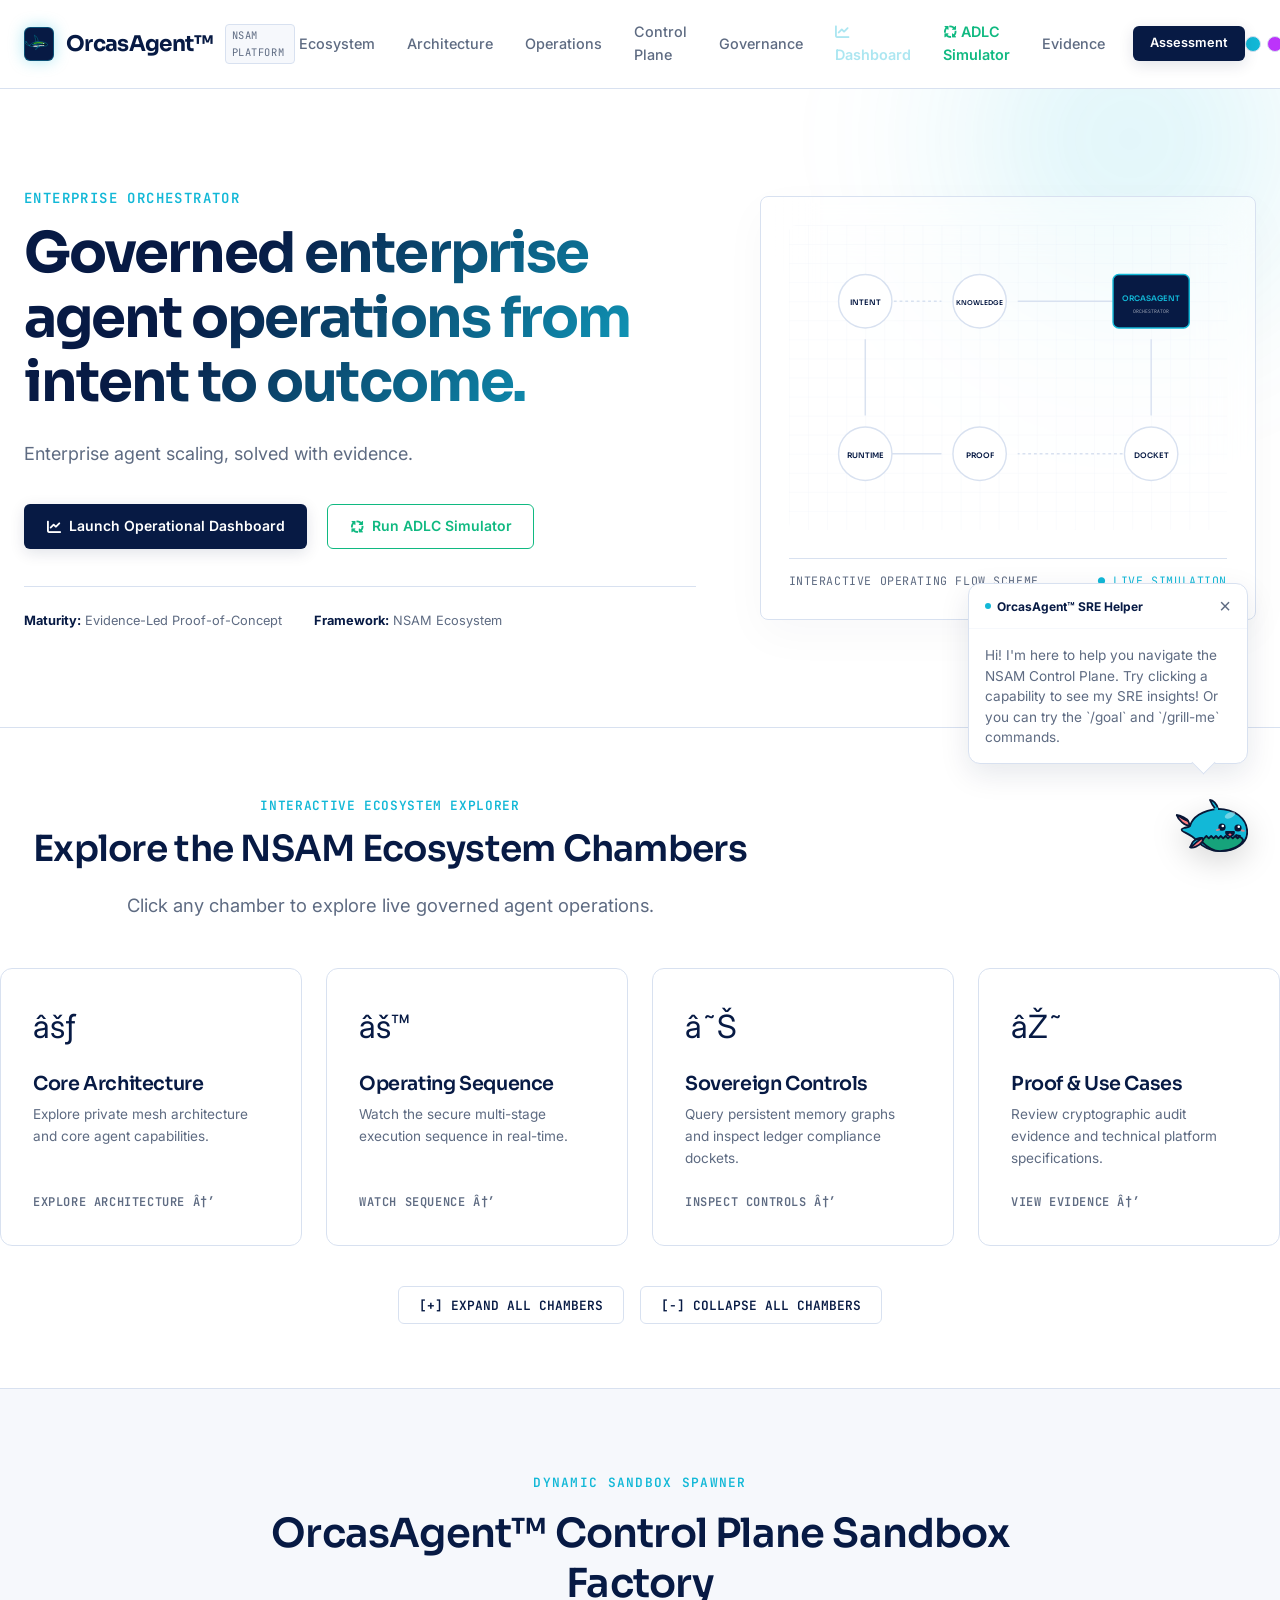
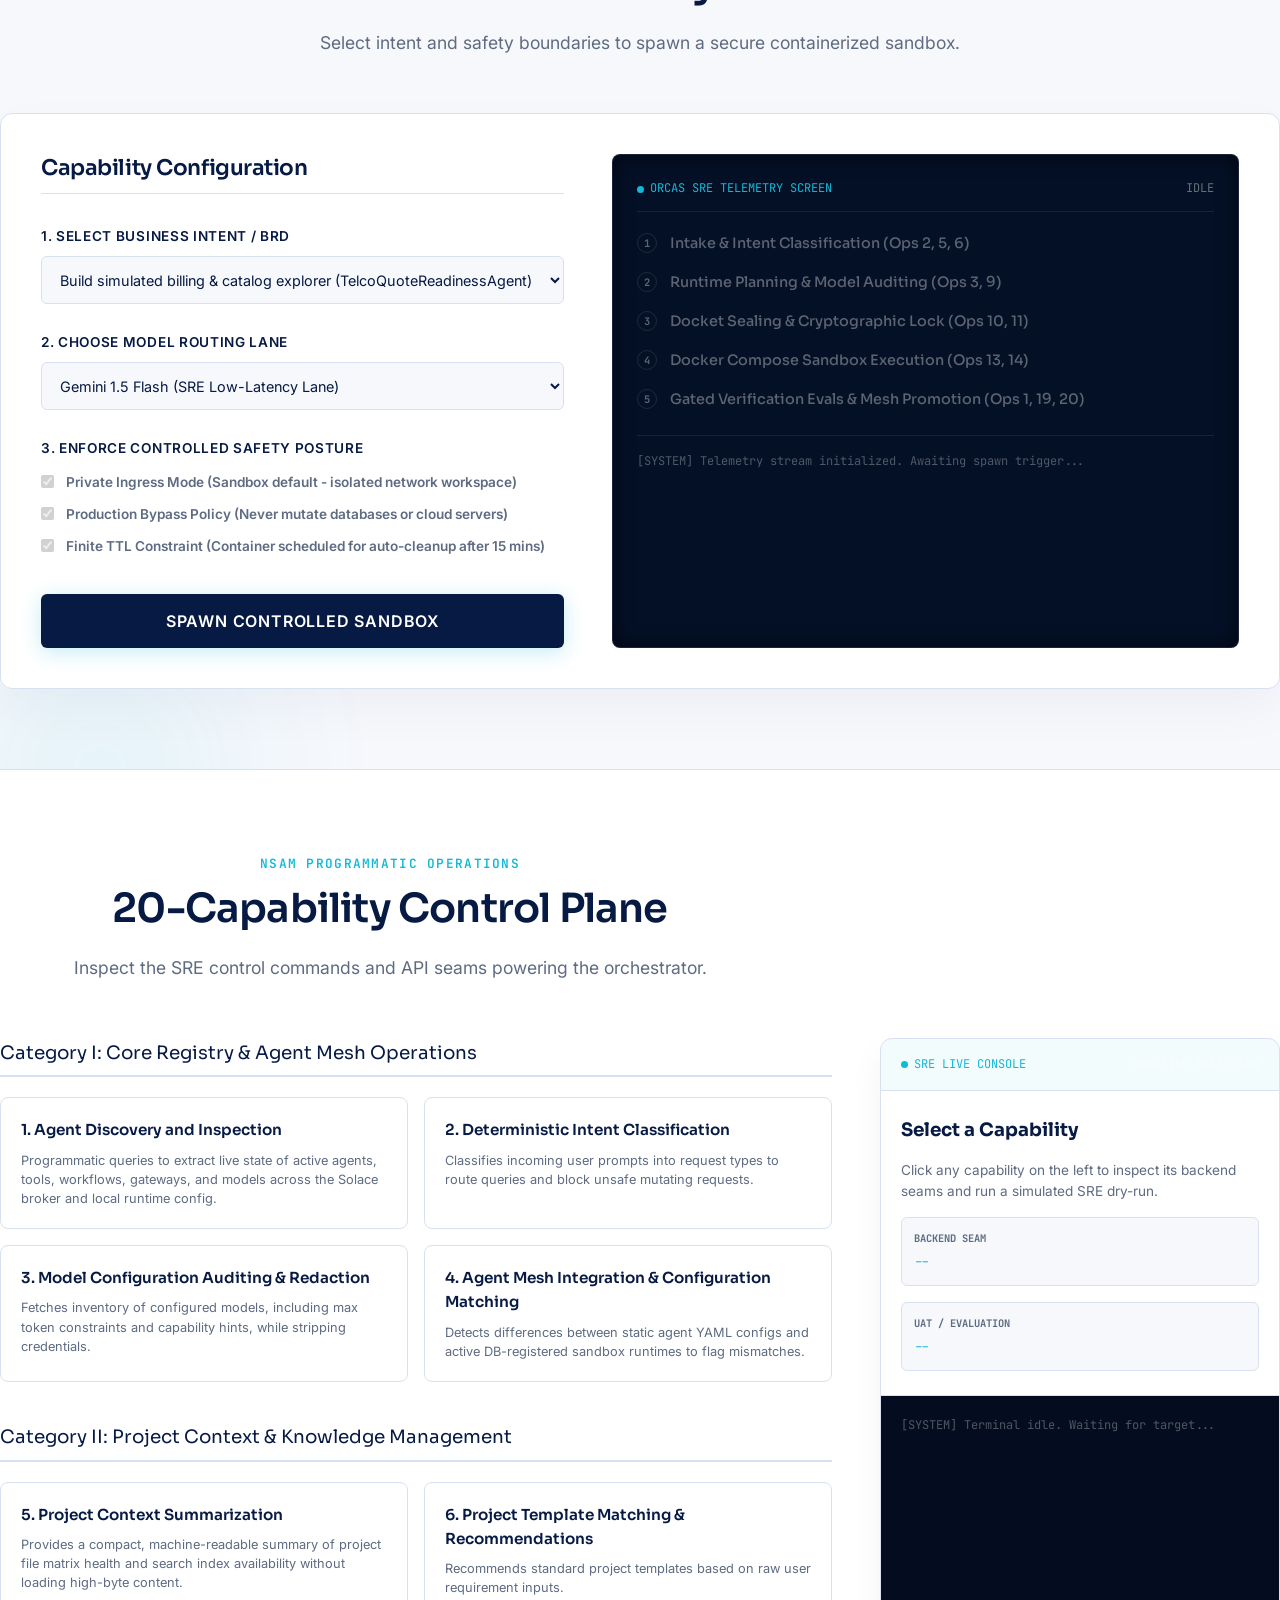
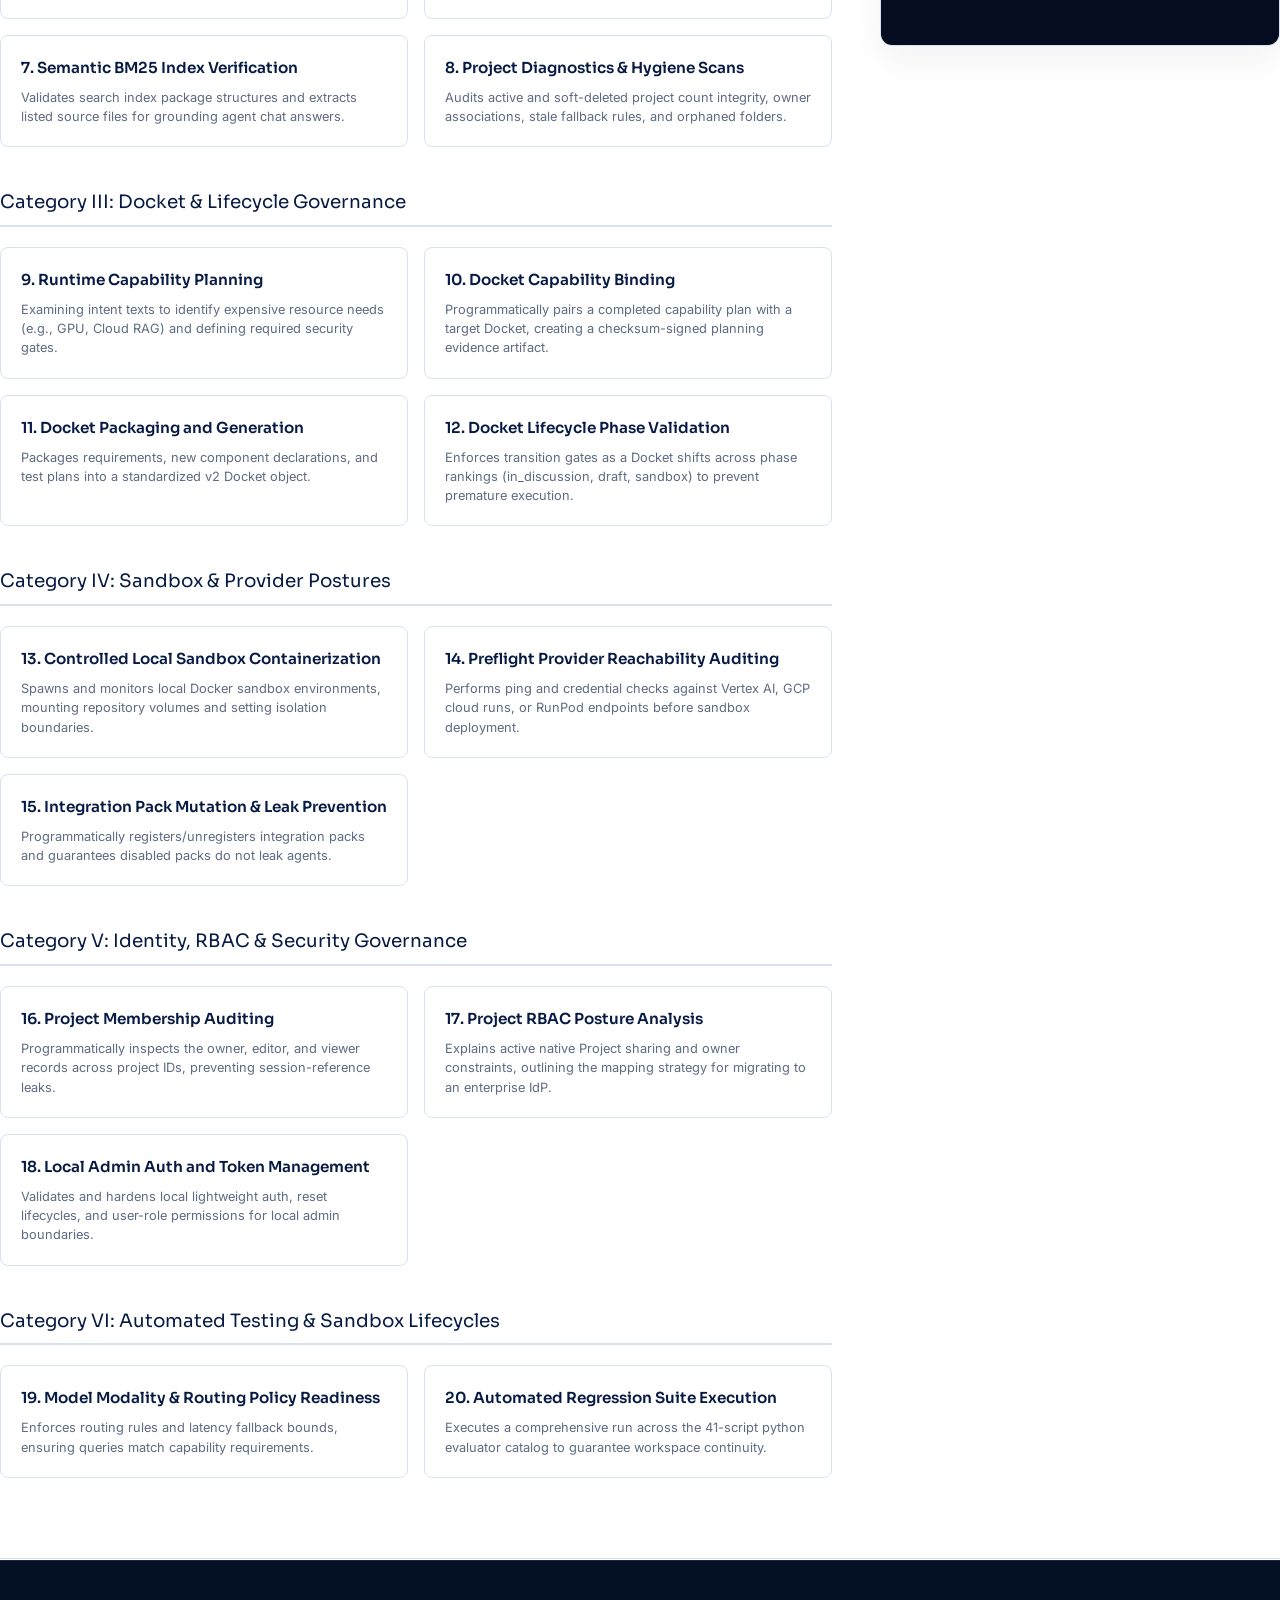
==== commit 0b39aa88: "feat: decouple ADLC into dedicated workbench page, restore 7-tab operational dashboard, streamline m" ====
--- a/index.html
+++ b/index.html
@@ -44,6 +44,7 @@
     
     <!-- Style Sheets -->
     <link rel="stylesheet" href="styles.css">
+    <link rel="stylesheet" href="https://cdnjs.cloudflare.com/ajax/libs/font-awesome/6.4.0/css/all.min.css">
 
 <script>
 window.onerror = function(msg, url, lineNo, columnNo, error) {
@@ -257,6 +258,7 @@
                 <a href="#control-plane-section" class="nav-link">Control Plane</a>
                 <a href="#chamber-governance" class="nav-link">Governance</a>
                 <a href="dashboard.html" class="nav-link" style="color: var(--glow-cyan); font-weight: 600;"><i class="fa-solid fa-chart-line"></i> Dashboard</a>
+                <a href="adlc.html" class="nav-link" style="color: #10B981; font-weight: 600;"><i class="fa-solid fa-arrows-spin"></i> ADLC Simulator</a>
                 <a href="#chamber-evidence" class="nav-link">Evidence</a>
                 <a href="#assessment" class="btn btn-primary" style="padding: 0.4rem 1rem; font-size: 0.8rem;">Assessment</a>
             </nav>
@@ -284,10 +286,10 @@
                     <div class="hero-content">
                         <span class="mono" style="color: var(--color-cyan-500); text-transform: uppercase; font-weight: 600; letter-spacing: 0.1em; display: inline-block; margin-bottom: 0.75rem;">Enterprise Orchestrator</span>
                         <h1>Governed enterprise agent operations from intent to outcome.</h1>
-                        <p class="lead">Enterprise agents are not hard to imagine—they are hard to govern, prove, scale, and trust. OrcasAgent&trade; coordinates agents, tools, models, and evidence under a governed operating model, turning experimental AI into controlled enterprise delivery.</p>
+                        <p class="lead">Enterprise agent scaling, solved with evidence.</p>
                         <div class="hero-actions">
-                            <a href="#assessment" class="btn btn-primary" id="btn-hero-assess">Request an assessment</a>
-                            <a href="#operating-model" class="btn btn-secondary" id="btn-hero-arch">View the operating flow</a>
+                            <a href="dashboard.html" class="btn btn-primary" id="btn-hero-dashboard"><i class="fa-solid fa-chart-line"></i> Launch Operational Dashboard</a>
+                            <a href="adlc.html" class="btn btn-secondary" id="btn-hero-adlc" style="border-color: #10B981; color: #10B981;"><i class="fa-solid fa-arrows-spin animate-spin-slow"></i> Run ADLC Simulator</a>
                         </div>
                         <div class="proof-bar" style="display: flex; align-items: center; gap: 2rem; margin-top: 2rem; border-top: 1px solid var(--color-border-200); padding-top: 1.5rem;">
                             <div style="font-size: 0.8rem; color: var(--color-slate-600);"><strong style="color: var(--color-navy-900);">Maturity:</strong> Evidence-Led Proof-of-Concept</div>
@@ -365,7 +367,7 @@
                 <div class="section-header" style="text-align: center; margin-bottom: 3rem;">
                     <span class="mono" style="color: var(--color-cyan-500); text-transform: uppercase; font-weight: 600; font-size: 0.8rem; letter-spacing: 0.05em;">Interactive Ecosystem Explorer</span>
                     <h2 style="margin-top: 0.5rem; font-size: 2.25rem;">Explore the NSAM Ecosystem Chambers</h2>
-                    <p style="max-width: 600px; margin: 0.5rem auto 0 auto; color: var(--color-slate-600);">Click any chamber below to enter, expand deep technical structures, and view live governed operations.</p>
+                    <p style="max-width: 600px; margin: 0.5rem auto 0 auto; color: var(--color-slate-600);">Click any chamber to explore live governed agent operations.</p>
                 </div>
                 
                 <div class="gateway-grid">
@@ -374,7 +376,7 @@
                         <div>
                             <div class="gateway-icon">âšƒ</div>
                             <h3>Core Architecture</h3>
-                            <p>Understand the problem, platform components, OrcasAgent&trade; core capabilities, and private mesh security layout.</p>
+                            <p>Explore private mesh architecture and core agent capabilities.</p>
                         </div>
                         <div class="gateway-action">Explore Architecture â†’</div>
                     </div>
@@ -384,7 +386,7 @@
                         <div>
                             <div class="gateway-icon">âš™</div>
                             <h3>Operating Sequence</h3>
-                            <p>See the controlled execution flow from intent to runtime, and watch the SRE terminal simulator in action.</p>
+                            <p>Watch the secure multi-stage execution sequence in real-time.</p>
                         </div>
                         <div class="gateway-action">Watch Sequence â†’</div>
                     </div>
@@ -394,7 +396,7 @@
                         <div>
                             <div class="gateway-icon">â˜Š</div>
                             <h3>Sovereign Controls</h3>
-                            <p>Inspect Neo4j memory graphs, examine live SRE block Dockets, review cost routing, and check compliance metrics.</p>
+                            <p>Query persistent memory graphs and inspect ledger compliance dockets.</p>
                         </div>
                         <div class="gateway-action">Inspect Controls â†’</div>
                     </div>
@@ -404,7 +406,7 @@
                         <div>
                             <div class="gateway-icon">âŽ˜</div>
                             <h3>Proof &amp; Use Cases</h3>
-                            <p>Explore real-world enterprise use cases, review recorded audit artifacts, and compare platform specifications.</p>
+                            <p>Review cryptographic audit evidence and technical platform specifications.</p>
                         </div>
                         <div class="gateway-action">View Evidence â†’</div>
                     </div>
@@ -426,7 +428,7 @@
                 <div class="section-header" style="text-align: center; margin-bottom: 3.5rem; max-width: 850px; margin-left: auto; margin-right: auto;">
                     <span class="mono" style="color: var(--color-cyan-500); text-transform: uppercase; font-weight: 600; font-size: 0.8rem; letter-spacing: 0.1em; display: inline-block; margin-bottom: 0.5rem;">Dynamic Sandbox Spawner</span>
                     <h2 style="margin-top: 0.5rem; font-size: 2.5rem; font-family: var(--font-heading);">OrcasAgent&trade; Control Plane Sandbox Factory</h2>
-                    <p style="color: var(--color-slate-600); font-size: 1.1rem; max-width: 700px; margin: 0.5rem auto 0 auto;">Select an intent, select model routing parameters, configure safety boundaries, and watch the OrcasAgent&trade; orchestrate planning, SHA-256 docket sealing, isolated container boot-up, and registry promotion.</p>
+                    <p style="color: var(--color-slate-600); font-size: 1.1rem; max-width: 700px; margin: 0.5rem auto 0 auto;">Select intent and safety boundaries to spawn a secure containerized sandbox.</p>
                 </div>
 
                 <div class="factory-container" style="display: grid; grid-template-columns: 1fr 1.2fr; gap: 3rem; background: var(--color-white); border: 1px solid var(--color-border-200); border-radius: 12px; padding: 2.5rem; box-shadow: 0 20px 50px rgba(7, 26, 68, 0.04); position: relative; z-index: 10;">
@@ -567,7 +569,7 @@
                 <div class="section-header" style="text-align: center; margin-bottom: 3.5rem;">
                     <span class="mono" style="color: var(--color-cyan-500); text-transform: uppercase; font-weight: 600; font-size: 0.8rem; letter-spacing: 0.1em;">NSAM Programmatic Operations</span>
                     <h2 style="margin-top: 0.5rem; font-size: 2.5rem; font-family: var(--font-heading);">20-Capability Control Plane</h2>
-                    <p style="max-width: 750px; margin: 0.5rem auto 0 auto; color: var(--color-slate-600); font-size: 1.1rem;">Explore the exact programmatic capabilities OrcasAgent&trade; uses to build, govern, and deploy autonomous sandbox agents.</p>
+                    <p style="max-width: 750px; margin: 0.5rem auto 0 auto; color: var(--color-slate-600); font-size: 1.1rem;">Inspect the SRE control commands and API seams powering the orchestrator.</p>
                 </div>
                 
                 <div class="cp-layout">
@@ -642,7 +644,7 @@
                         <div>
                             <div class="gateway-icon">âšƒ</div>
                             <h3>Core Architecture</h3>
-                            <p>Understand the problem, platform components, OrcasAgent core capabilities, and private mesh security layout.</p>
+                            <p>Explore private mesh architecture and core agent capabilities.</p>
                         </div>
                         <div class="gateway-action">Explore Architecture â†’</div>
                     </div>
@@ -682,7 +684,7 @@
                         <div>
                             <div class="gateway-icon">ðŸ¬</div>
                             <h3>Brand &amp; Assets</h3>
-                            <p>Explore the cybernetic design system, view high-res brand icons, download assets, and inspect the dynamic Orca spinner.</p>
+                            <p>View cybernetic design assets and the dynamic brand spinner.</p>
                         </div>
                         <div class="gateway-action">Enter Brand Chamber â†’</div>
                     </div>
@@ -713,32 +715,32 @@
                 <div class="section-header">
                     <span class="mono" style="color: var(--color-red-500); text-transform: uppercase; font-weight: 600; font-size: 0.8rem; letter-spacing: 0.05em;">Enterprise Challenge</span>
                     <h2 style="margin-top: 0.5rem;">Enterprises do not need more unmanaged agents.</h2>
-                    <p>Creating agents is becoming easier. Governing their work is still difficult. Enterprise teams need to know what an agent was asked to do, what knowledge it used, which tools it touched, which model handled the task, what approvals applied, what evidence was captured, and what outcome was delivered.</p>
+                    <p>Governing autonomous agents requires complete visibility over models, tools, and execution scopes.</p>
                 </div>
                 
                 <div class="collapsible-content" id="problem-details">
                     <div class="problem-grid" style="margin-top: 1rem; padding-top: 1rem;">
                         <div class="problem-card unmanaged">
                             <h3>Unmanaged Agent Sprawl</h3>
-                            <p style="font-size: 0.9rem; margin-top: 0.5rem; margin-bottom: 1.5rem;">Uncontrolled scripts and unrecorded agent networks accessing internal data resources directly with no release gates.</p>
+                            <p style="font-size: 0.9rem; margin-top: 0.5rem; margin-bottom: 1.5rem;">Uncontrolled scripts accessing internal data with no gates.</p>
                             <ul class="problem-points">
-                                <li>Agents cross system boundaries without sandbox clearance.</li>
-                                <li>Improvised model selections ignore quality, latency, and cloud spend.</li>
-                                <li>Tool calls run with unreviewable database and server execution bounds.</li>
-                                <li>Zero memory persistence makes audits and compliance reviews impossible.</li>
-                                <li>Operations teams get endless chat logs instead of clean, auditable evidence.</li>
+                                <li>Zero sandbox clearance</li>
+                                <li>Improvised model routing</li>
+                                <li>Unregulated tool scopes</li>
+                                <li>No audit persistence</li>
+                                <li>Bulk chat logs only</li>
                             </ul>
                         </div>
                         
                         <div class="problem-card governed">
                             <h3>Governed Operational Flow</h3>
-                            <p style="font-size: 0.9rem; margin-top: 0.5rem; margin-bottom: 1.5rem;">Centralised orchestration coordinating intents, validation proof, and outcome metrics through structured compliance gates.</p>
+                            <p style="font-size: 0.9rem; margin-top: 0.5rem; margin-bottom: 1.5rem;">Centralized orchestration with structured compliance gates.</p>
                             <ul class="problem-points">
-                                <li>Sandbox execution and assertions run prior to resource mutation.</li>
-                                <li>Model routing is governed by target lanes, cost constraints, and evaluations.</li>
-                                <li>Tools execute inside scoped parameters authenticated by user/agent permissions.</li>
-                                <li>Second Brain persistent graph maps every relationship, knowledge source, and edit.</li>
-                                <li>Dockets create reproducible outcome logs reviewable by operations managers.</li>
+                                <li>Pre-flight sandboxes</li>
+                                <li>Governed model routing</li>
+                                <li>Least-privilege scopes</li>
+                                <li>Graph persistent memory</li>
+                                <li>Immutable outcome dockets</li>
                             </ul>
                         </div>
                     </div>
@@ -756,7 +758,7 @@
                 <div class="section-header">
                     <span class="mono" style="color: var(--color-cyan-500); text-transform: uppercase; font-weight: 600; font-size: 0.8rem; letter-spacing: 0.05em;">Product Family</span>
                     <h2 style="margin-top: 0.5rem;">The platform, the orchestrator, the memory, and the work record.</h2>
-                    <p>NSAM is the enterprise intelligence platform. OrcasAgent&trade; is the orchestration agent. Second Brain is the persistent memory and evidence layer. A Docket is the governed work record that captures plan, scope, approvals, proof, risk, and release state.</p>
+                    <p>The core suite powering secure, auditable, and self-documenting AI operations.</p>
                 </div>
                 
                 <div class="collapsible-content" id="platform-details">
@@ -1431,7 +1433,7 @@
                     <div class="graph-text-content">
                         <span class="mono" style="color: var(--color-cyan-500); text-transform: uppercase; font-weight: 600; font-size: 0.8rem; letter-spacing: 0.05em;">Persistent Context System</span>
                         <h2 style="margin-top: 0.5rem; color: var(--color-white);">Second Brain preserves the memory of agent work.</h2>
-                        <p style="color: rgba(255, 255, 255, 0.75);">Agent operations need memory beyond a single chat. Second Brain is the NSAM layer for preserving knowledge, agent interactions, evidence, lineage, and learning signals so teams can inspect how work evolved over time.</p>
+                        <p style="color: rgba(255, 255, 255, 0.75);">Preserves knowledge integration, lineage networks, and audit evidence across runs.</p>
                         
                         <p style="font-size: 0.9rem; color: rgba(255, 255, 255, 0.65); margin-top: 1.5rem;"><strong>How to interact:</strong> Click on any node in the interactive graph diagram to query its metadata and inspect real validation evidence loaded from the Neo4j database.</p>
                         
@@ -1517,7 +1519,7 @@
                     <div class="docket-info">
                         <span class="mono" style="color: var(--color-cyan-500); text-transform: uppercase; font-weight: 600; font-size: 0.8rem; letter-spacing: 0.05em;">Auditable Work Packages</span>
                         <h2 style="margin-top: 0.5rem;">Dockets make agent work reviewable.</h2>
-                        <p>A Docket is the governed work record for agent operations. It captures the request, scope, assumptions, plan, approval state, sandbox proof, evidence, risks, and release status so teams can understand what happened and what remains open.</p>
+                        <p>Cryptographically sealed record capturing scopes, approvals, execution proofs, and metadata.</p>
                         
                         <p style="font-size: 0.9rem; margin-top: 1.5rem; margin-bottom: 1rem;"><strong>Select an operational template to view its live Docket:</strong></p>
                         <div style="display: flex; gap: 0.5rem; flex-wrap: wrap; margin-bottom: 2rem;">
@@ -1586,7 +1588,7 @@
                 <div class="section-header">
                     <span class="mono" style="color: var(--color-cyan-500); text-transform: uppercase; font-weight: 600; font-size: 0.8rem; letter-spacing: 0.05em;">Model Independence</span>
                     <h2 style="margin-top: 0.5rem;">Model choice should be governed, not improvised.</h2>
-                    <p>Enterprise agent quality depends on matching the task to the right model, cost profile, safety boundary, and evaluation standard. NSAM separates agent capability from a single model provider by planning for governed model routing, evaluation, and provider lanes.</p>
+                    <p>Dynamically routing execution tasks to governed model lanes based on performance, cost, and safety boundaries.</p>
                 </div>
                 
                 <div class="collapsible-content" id="model-choice-details">
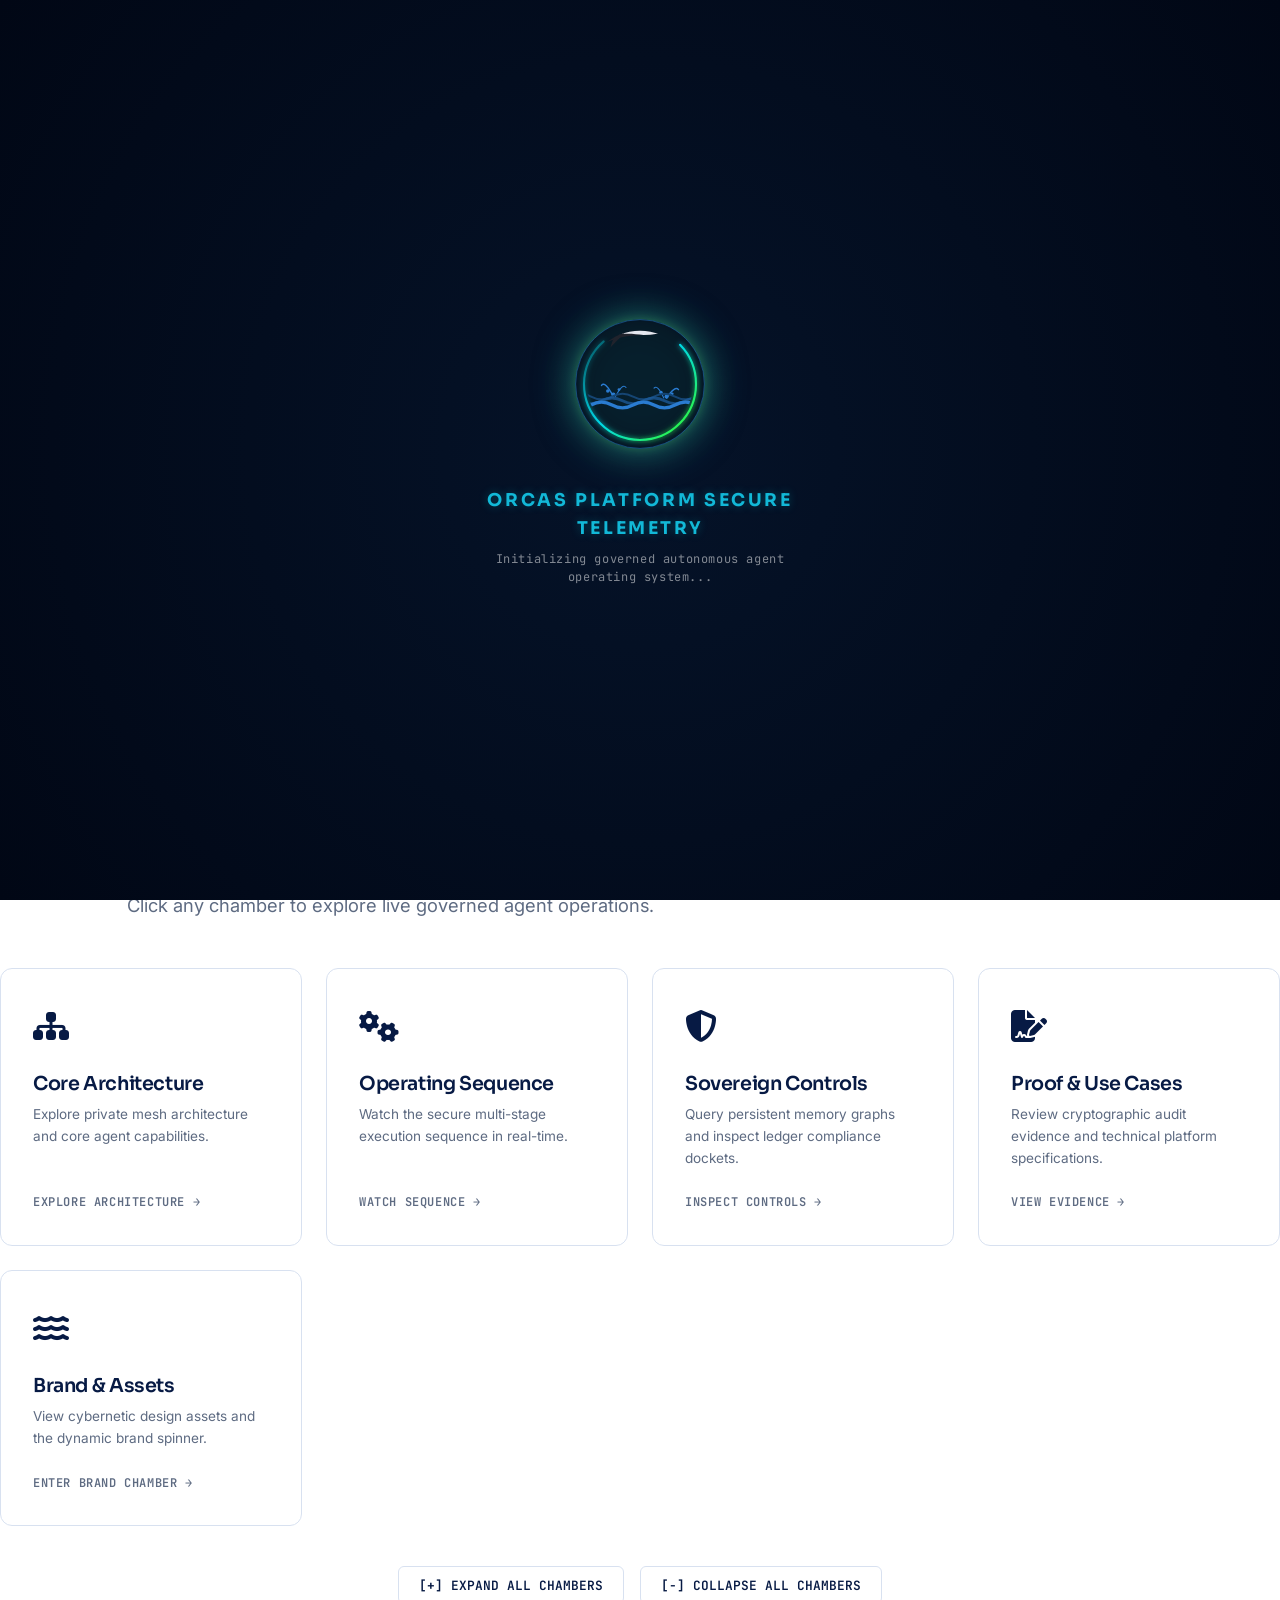
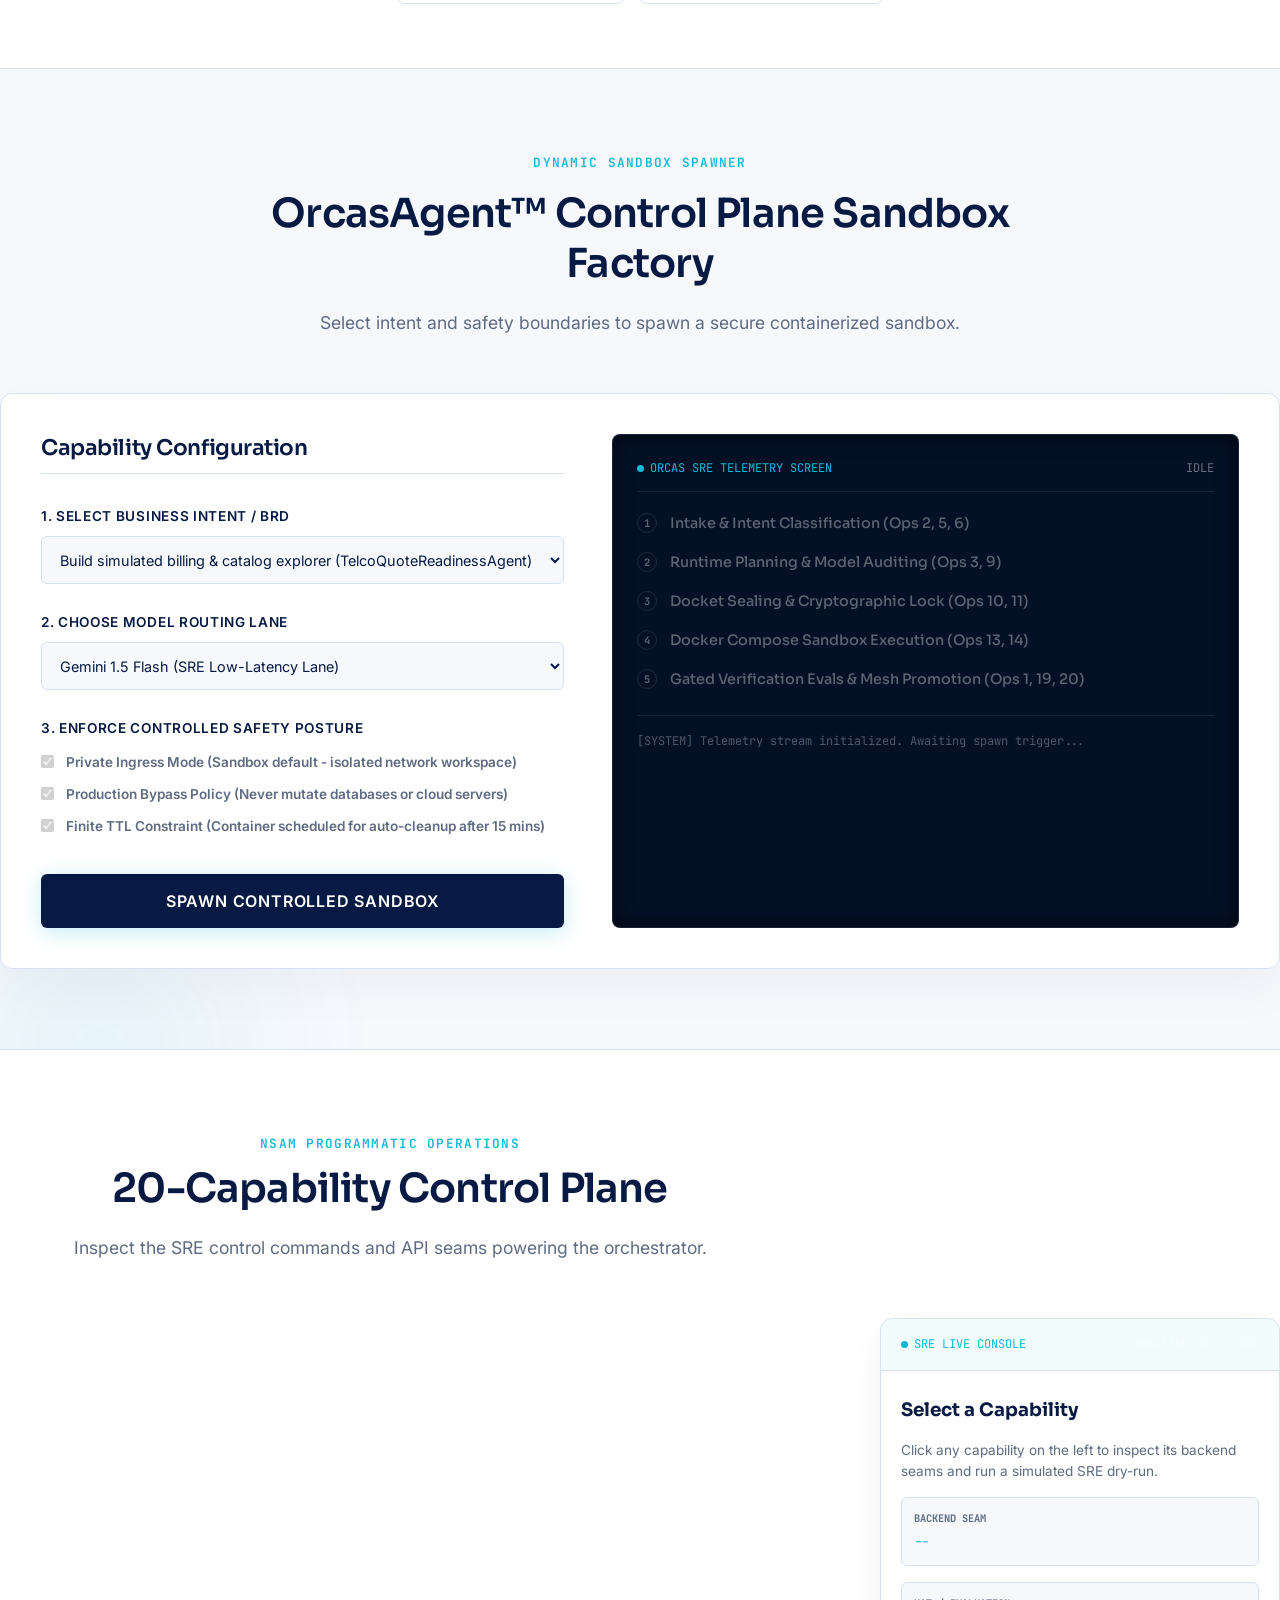
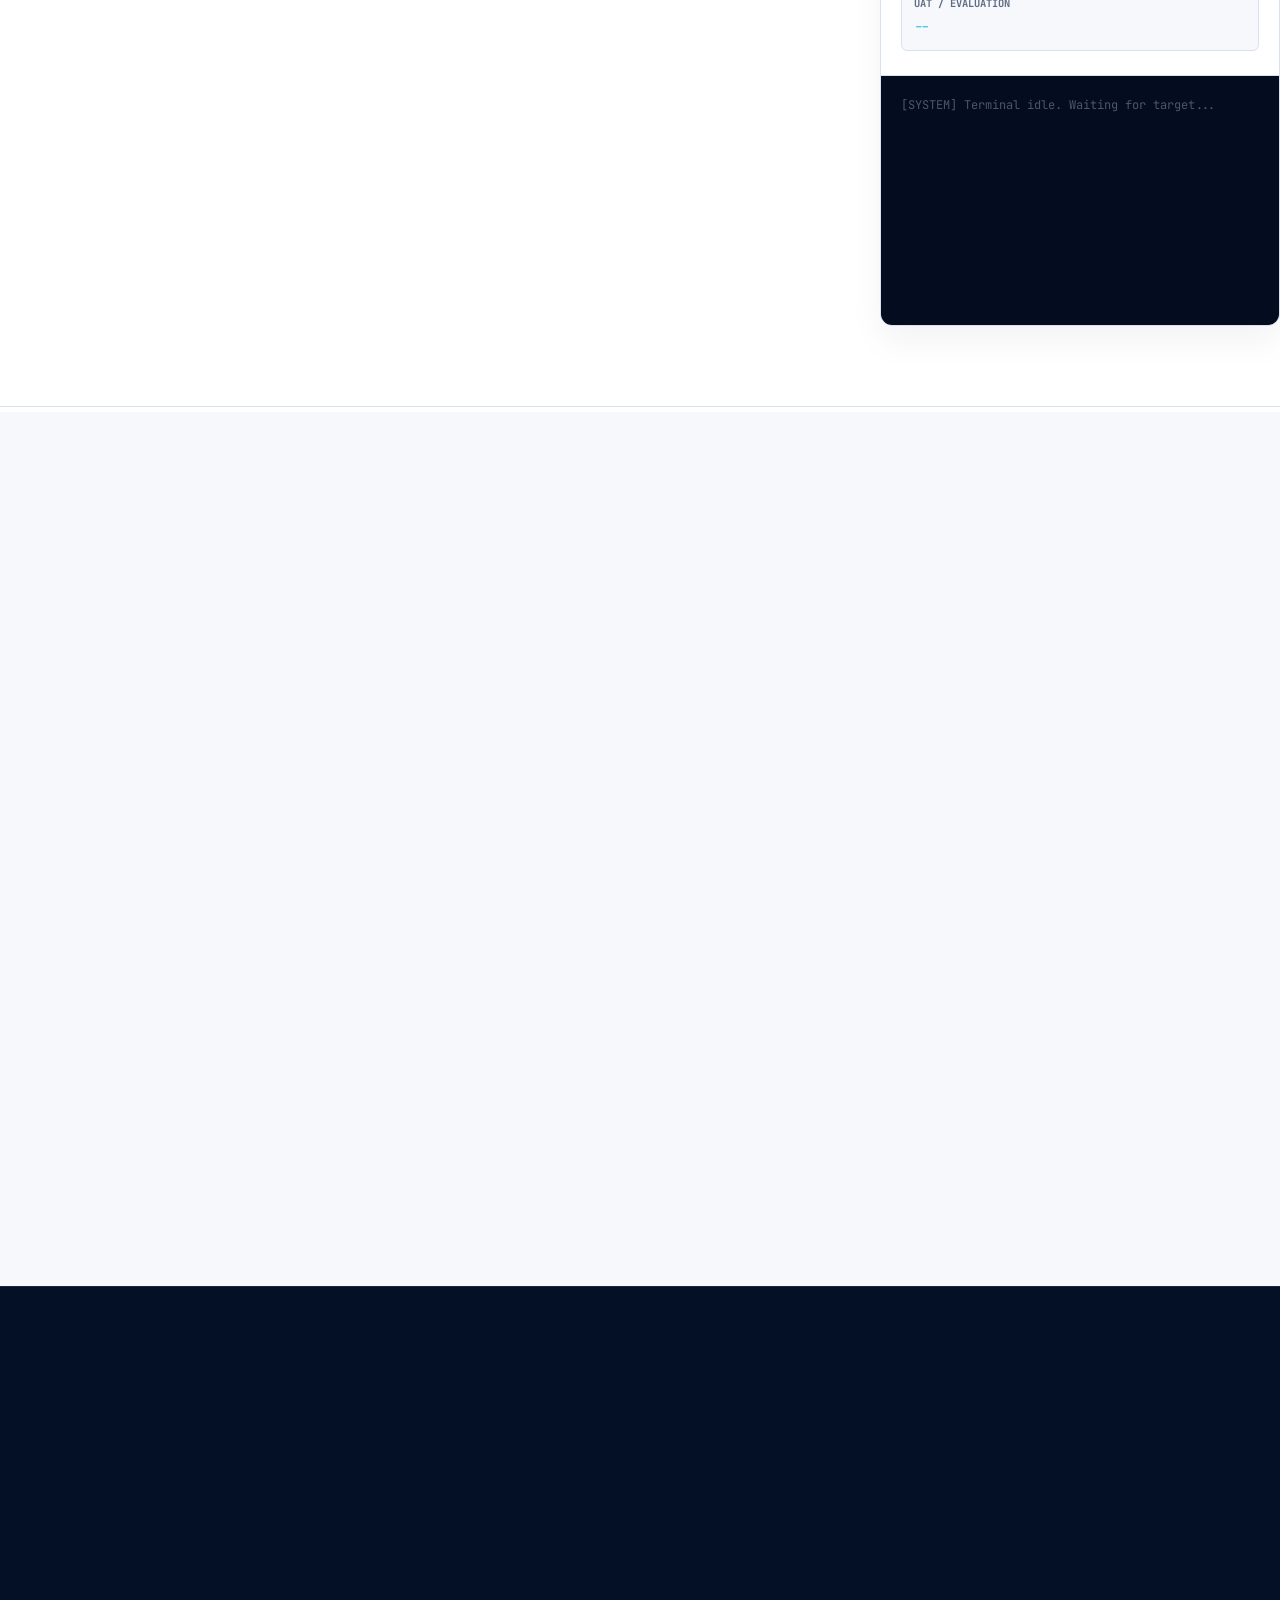
==== commit b57bde2e: "refactor: unify themes across all pages, clean copywriting layout, and ensure full theme state persi" ====
--- a/index.html
+++ b/index.html
@@ -374,41 +374,51 @@
                     <!-- Card 1 -->
                     <div class="gateway-card" data-target="chamber-architecture">
                         <div>
-                            <div class="gateway-icon">âšƒ</div>
+                            <div class="gateway-icon"><i class="fa-solid fa-sitemap"></i></div>
                             <h3>Core Architecture</h3>
                             <p>Explore private mesh architecture and core agent capabilities.</p>
                         </div>
-                        <div class="gateway-action">Explore Architecture â†’</div>
+                        <div class="gateway-action">Explore Architecture &rarr;</div>
                     </div>
                     
                     <!-- Card 2 -->
                     <div class="gateway-card" data-target="chamber-operations">
                         <div>
-                            <div class="gateway-icon">âš™</div>
+                            <div class="gateway-icon"><i class="fa-solid fa-gears"></i></div>
                             <h3>Operating Sequence</h3>
                             <p>Watch the secure multi-stage execution sequence in real-time.</p>
                         </div>
-                        <div class="gateway-action">Watch Sequence â†’</div>
+                        <div class="gateway-action">Watch Sequence &rarr;</div>
                     </div>
                     
                     <!-- Card 3 -->
                     <div class="gateway-card" data-target="chamber-governance">
                         <div>
-                            <div class="gateway-icon">â˜Š</div>
+                            <div class="gateway-icon"><i class="fa-solid fa-shield-halved"></i></div>
                             <h3>Sovereign Controls</h3>
                             <p>Query persistent memory graphs and inspect ledger compliance dockets.</p>
                         </div>
-                        <div class="gateway-action">Inspect Controls â†’</div>
+                        <div class="gateway-action">Inspect Controls &rarr;</div>
                     </div>
                     
                     <!-- Card 4 -->
                     <div class="gateway-card" data-target="chamber-evidence">
                         <div>
-                            <div class="gateway-icon">âŽ˜</div>
+                            <div class="gateway-icon"><i class="fa-solid fa-file-signature"></i></div>
                             <h3>Proof &amp; Use Cases</h3>
                             <p>Review cryptographic audit evidence and technical platform specifications.</p>
                         </div>
-                        <div class="gateway-action">View Evidence â†’</div>
+                        <div class="gateway-action">View Evidence &rarr;</div>
+                    </div>
+
+                    <!-- Card 5 -->
+                    <div class="gateway-card" data-target="chamber-brand">
+                        <div>
+                            <div class="gateway-icon"><i class="fa-solid fa-water animate-pulse"></i></div>
+                            <h3>Brand &amp; Assets</h3>
+                            <p>View cybernetic design assets and the dynamic brand spinner.</p>
+                        </div>
+                        <div class="gateway-action">Enter Brand Chamber &rarr;</div>
                     </div>
                 </div>
 
@@ -616,94 +626,14 @@
             </div>
         </section>
 
+
         <!-- ==========================================================================
            CHAMBER 1: CORE ARCHITECTURE & PLATFORM (COLLAPSIBLE DRAWER)
            ========================================================================== -->
         <div class="chamber-drawer" id="chamber-architecture">
             <div class="chamber-drawer-header">
                 <div class="chamber-title-badge">
-                    <span>âšƒ</span> Chamber 1: Core Architecture &amp; Platform
-                </div>
-                <button class="chamber-close-btn" data-target="chamber-architecture">Close [X]</button>
-            </div>
-
-        <!-- ==========================================================================
-           EXPLORER GATEWAY: ECOSYSTEM EXPLORER GRID
-           ========================================================================== -->
-        <section class="band-white" id="platform-explorer" style="border-bottom: 1px solid var(--color-border-200); padding: 4rem 0;">
-            <div class="container">
-                <div class="section-header" style="text-align: center; margin-bottom: 3rem;">
-                    <span class="mono" style="color: var(--color-cyan-500); text-transform: uppercase; font-weight: 600; font-size: 0.8rem; letter-spacing: 0.05em;">Interactive Ecosystem Explorer</span>
-                    <h2 style="margin-top: 0.5rem; font-size: 2.25rem;">Explore the NSAM Ecosystem Chambers</h2>
-                    <p style="max-width: 600px; margin: 0.5rem auto 0 auto; color: var(--color-slate-600);">Click any chamber below to enter, expand deep technical structures, and view live governed operations.</p>
-                </div>
-                
-                <div class="gateway-grid">
-                    <!-- Card 1 -->
-                    <div class="gateway-card" data-target="chamber-architecture">
-                        <div>
-                            <div class="gateway-icon">âšƒ</div>
-                            <h3>Core Architecture</h3>
-                            <p>Explore private mesh architecture and core agent capabilities.</p>
-                        </div>
-                        <div class="gateway-action">Explore Architecture â†’</div>
-                    </div>
-                    
-                    <!-- Card 2 -->
-                    <div class="gateway-card" data-target="chamber-operations">
-                        <div>
-                            <div class="gateway-icon">âš™</div>
-                            <h3>Operating Sequence</h3>
-                            <p>See the controlled execution flow from intent to runtime, and watch the SRE terminal simulator in action.</p>
-                        </div>
-                        <div class="gateway-action">Watch Sequence â†’</div>
-                    </div>
-                    
-                    <!-- Card 3 -->
-                    <div class="gateway-card" data-target="chamber-governance">
-                        <div>
-                            <div class="gateway-icon">â˜Š</div>
-                            <h3>Sovereign Controls</h3>
-                            <p>Inspect Neo4j memory graphs, examine live SRE block Dockets, review cost routing, and check compliance metrics.</p>
-                        </div>
-                        <div class="gateway-action">Inspect Controls â†’</div>
-                    </div>
-                    
-                    <!-- Card 4 -->
-                    <div class="gateway-card" data-target="chamber-evidence">
-                        <div>
-                            <div class="gateway-icon">âŽ˜</div>
-                            <h3>Proof &amp; Use Cases</h3>
-                            <p>Explore real-world enterprise use cases, review recorded audit artifacts, and compare platform specifications.</p>
-                        </div>
-                        <div class="gateway-action">View Evidence â†’</div>
-                    </div>
-
-                    <!-- Card 5 -->
-                    <div class="gateway-card" data-target="chamber-brand">
-                        <div>
-                            <div class="gateway-icon">ðŸ¬</div>
-                            <h3>Brand &amp; Assets</h3>
-                            <p>View cybernetic design assets and the dynamic brand spinner.</p>
-                        </div>
-                        <div class="gateway-action">Enter Brand Chamber â†’</div>
-                    </div>
-                </div>
-
-                <div class="global-expansion-controls" style="display: flex; justify-content: center; gap: 1rem; margin-top: 2.5rem;">
-                    <button class="btn btn-secondary" id="btn-expand-all" style="padding: 0.6rem 1.25rem; font-size: 0.8rem; font-family: var(--font-mono); text-transform: uppercase;">[+] Expand All Chambers</button>
-                    <button class="btn btn-secondary" id="btn-collapse-all" style="padding: 0.6rem 1.25rem; font-size: 0.8rem; font-family: var(--font-mono); text-transform: uppercase;">[-] Collapse All Chambers</button>
-                </div>
-            </div>
-        </section>
-
-        <!-- ==========================================================================
-           CHAMBER 1: CORE ARCHITECTURE & PLATFORM (COLLAPSIBLE DRAWER)
-           ========================================================================== -->
-        <div class="chamber-drawer" id="chamber-architecture">
-            <div class="chamber-drawer-header">
-                <div class="chamber-title-badge">
-                    <span>âšƒ</span> Chamber 1: Core Architecture &amp; Platform
+                                        <i class="fa-solid fa-sitemap" style="color: var(--color-cyan-500); margin-right: 8px;"></i> Chamber 1: Core Architecture &amp; Platform
                 </div>
                 <button class="chamber-close-btn" data-target="chamber-architecture">Close [X]</button>
             </div>
@@ -953,7 +883,7 @@
         <div class="chamber-drawer" id="chamber-operations">
             <div class="chamber-drawer-header">
                 <div class="chamber-title-badge">
-                    <span>âš™</span> Chamber 2: Operating Sequence &amp; Flows
+                                        <i class="fa-solid fa-gears" style="color: var(--color-cyan-500); margin-right: 8px;"></i> Chamber 2: Operating Sequence &amp; Flows
                 </div>
                 <button class="chamber-close-btn" data-target="chamber-operations">Close [X]</button>
             </div>
@@ -1419,7 +1349,7 @@
         <div class="chamber-drawer" id="chamber-governance">
             <div class="chamber-drawer-header">
                 <div class="chamber-title-badge">
-                    <span>â˜Š</span> Chamber 3: Sovereign Memory &amp; Controls
+                                        <i class="fa-solid fa-shield-halved" style="color: var(--color-cyan-500); margin-right: 8px;"></i> Chamber 3: Sovereign Memory &amp; Controls
                 </div>
                 <button class="chamber-close-btn" data-target="chamber-governance">Close [X]</button>
             </div>
@@ -1697,7 +1627,7 @@
         <div class="chamber-drawer" id="chamber-evidence">
             <div class="chamber-drawer-header">
                 <div class="chamber-title-badge">
-                    <span>âŽ˜</span> Chamber 4: Verified Proof &amp; Use Cases
+                                        <i class="fa-solid fa-file-signature" style="color: var(--color-cyan-500); margin-right: 8px;"></i> Chamber 4: Verified Proof &amp; Use Cases
                 </div>
                 <button class="chamber-close-btn" data-target="chamber-evidence">Close [X]</button>
             </div>
@@ -1876,7 +1806,7 @@
         <div class="chamber-drawer" id="chamber-brand">
             <div class="chamber-drawer-header">
                 <div class="chamber-title-badge">
-                    <span>ðŸ¬</span> Chamber 5: Brand Identity &amp; Cybernetic Assets
+                                        <i class="fa-solid fa-water animate-pulse" style="color: var(--color-cyan-500); margin-right: 8px;"></i> Chamber 5: Brand Identity &amp; Cybernetic Assets
                 </div>
                 <button class="chamber-close-btn" data-target="chamber-brand">Close [X]</button>
             </div>
@@ -1900,7 +1830,7 @@
                                 <img src="logo/orcas_logo_new.png" alt="Cybernetic Orca Logo" style="max-width: 180px; height: auto; filter: drop-shadow(0 0 15px rgba(0, 240, 255, 0.4)); transition: transform 0.4s ease;" onmouseover="this.style.transform='scale(1.05)'" onmouseout="this.style.transform='scale(1)'">
                             </div>
                             <div style="display: flex; gap: 1rem;">
-                                <a href="logo/orcas_logo_new.png" download class="btn btn-secondary" style="flex-grow: 1; text-align: center; font-size: 0.75rem; padding: 0.6rem; font-family: var(--font-mono);">[â†“] Download PNG</a>
+                                                                <a href="logo/orcas_logo_new.png" download class="btn btn-secondary" style="flex-grow: 1; text-align: center; font-size: 0.75rem; padding: 0.6rem; font-family: var(--font-mono);"><i class="fa-solid fa-download"></i> Download PNG</a>
                             </div>
                         </div>
 
@@ -1913,7 +1843,7 @@
                                 <img src="logo/docket_verification_seal.png" alt="Sovereign Cryptographic Docket Seal" style="max-width: 160px; height: auto; filter: drop-shadow(0 0 15px rgba(22, 163, 123, 0.4)); transition: transform 0.4s ease;" onmouseover="this.style.transform='scale(1.05)'" onmouseout="this.style.transform='scale(1)'">
                             </div>
                             <div style="display: flex; gap: 1rem;">
-                                <a href="logo/docket_verification_seal.png" download class="btn btn-secondary" style="flex-grow: 1; text-align: center; font-size: 0.75rem; padding: 0.6rem; font-family: var(--font-mono);">[â†“] Download PNG</a>
+                                                                <a href="logo/docket_verification_seal.png" download class="btn btn-secondary" style="flex-grow: 1; text-align: center; font-size: 0.75rem; padding: 0.6rem; font-family: var(--font-mono);"><i class="fa-solid fa-download"></i> Download PNG</a>
                             </div>
                         </div>
                     </div>
